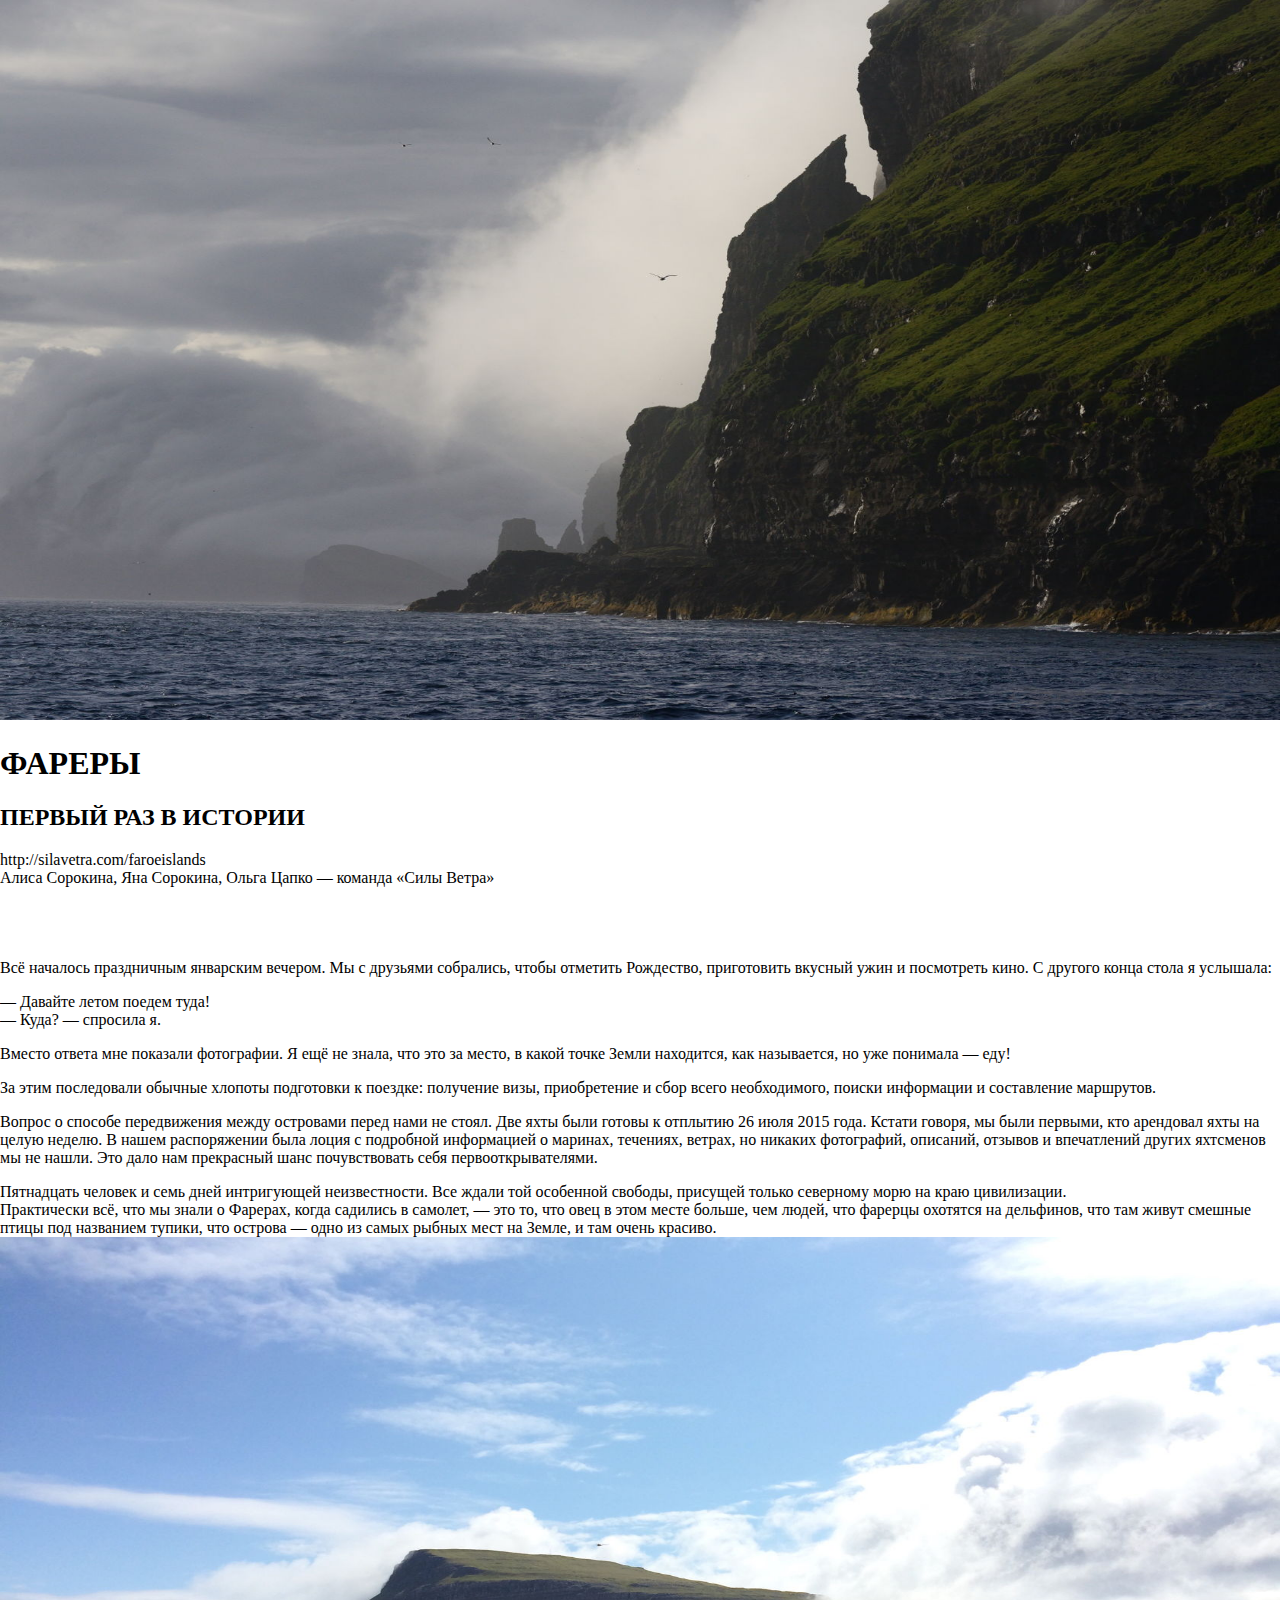
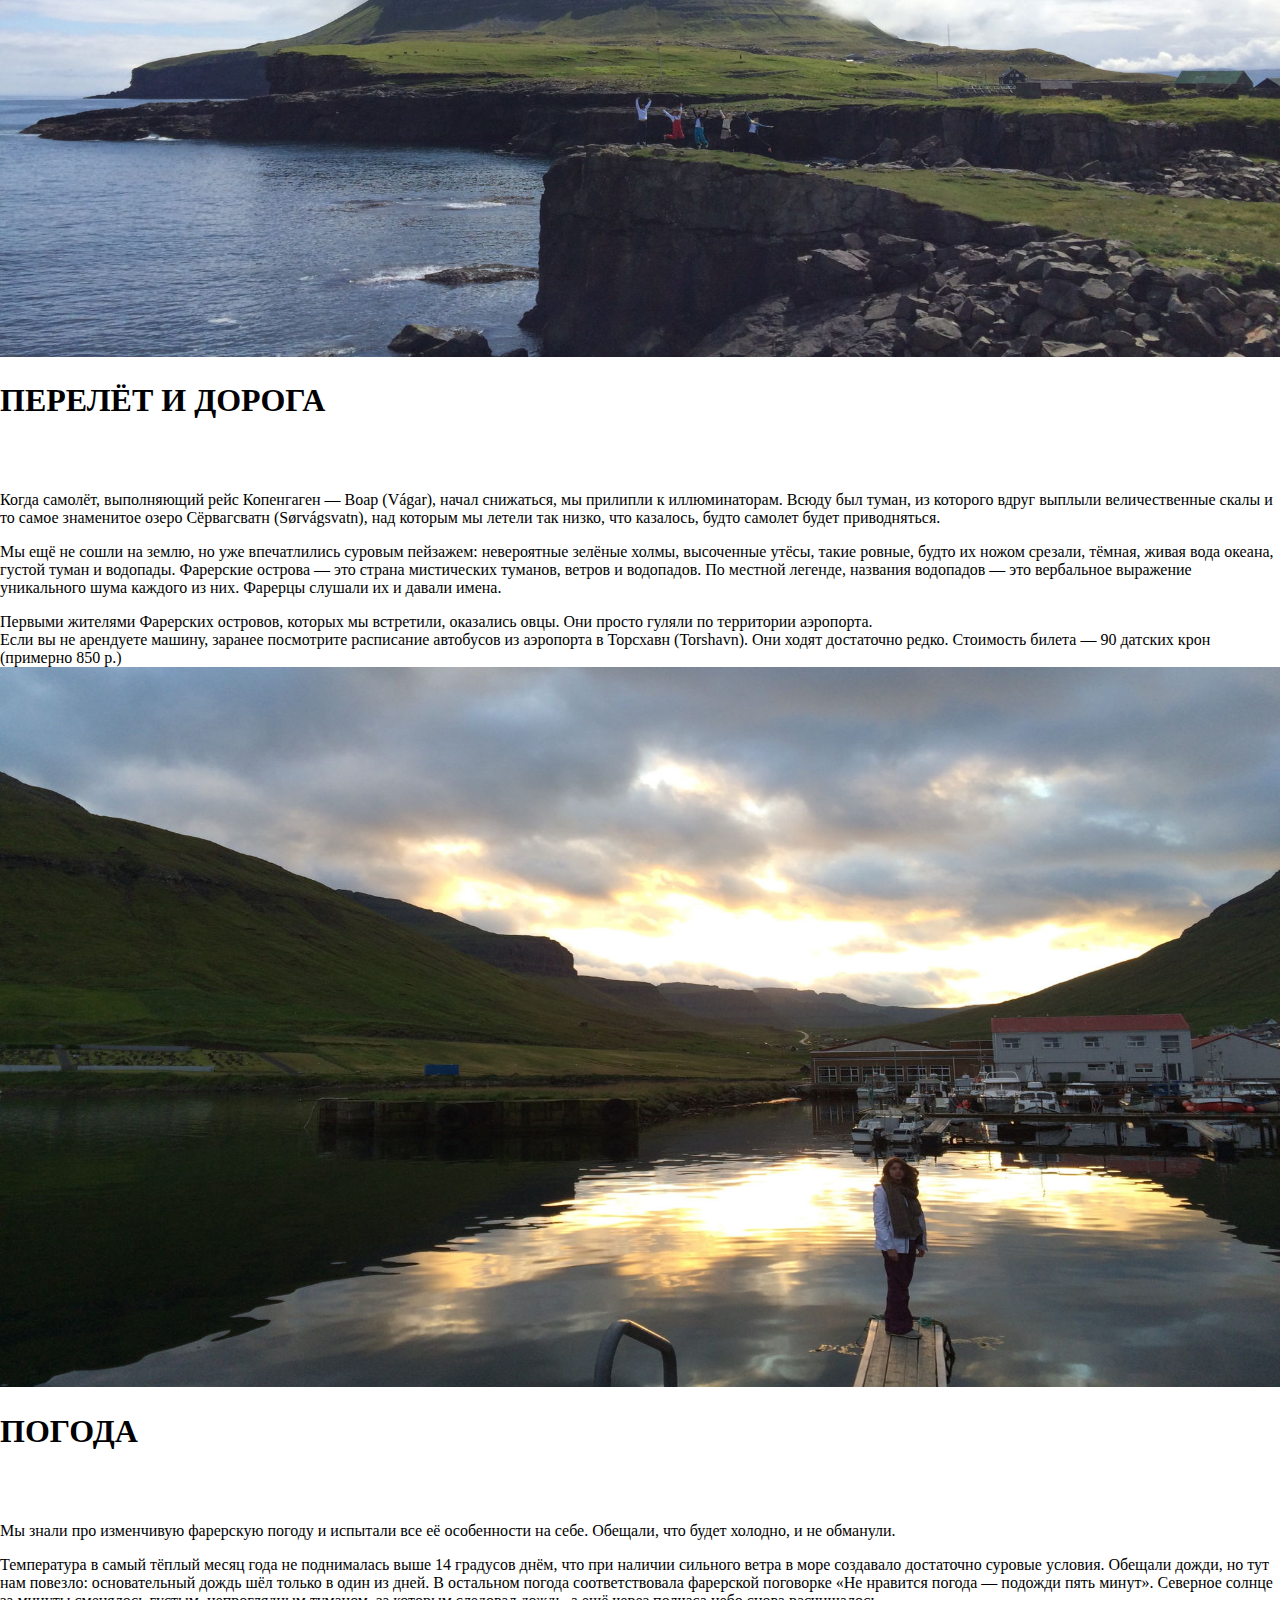
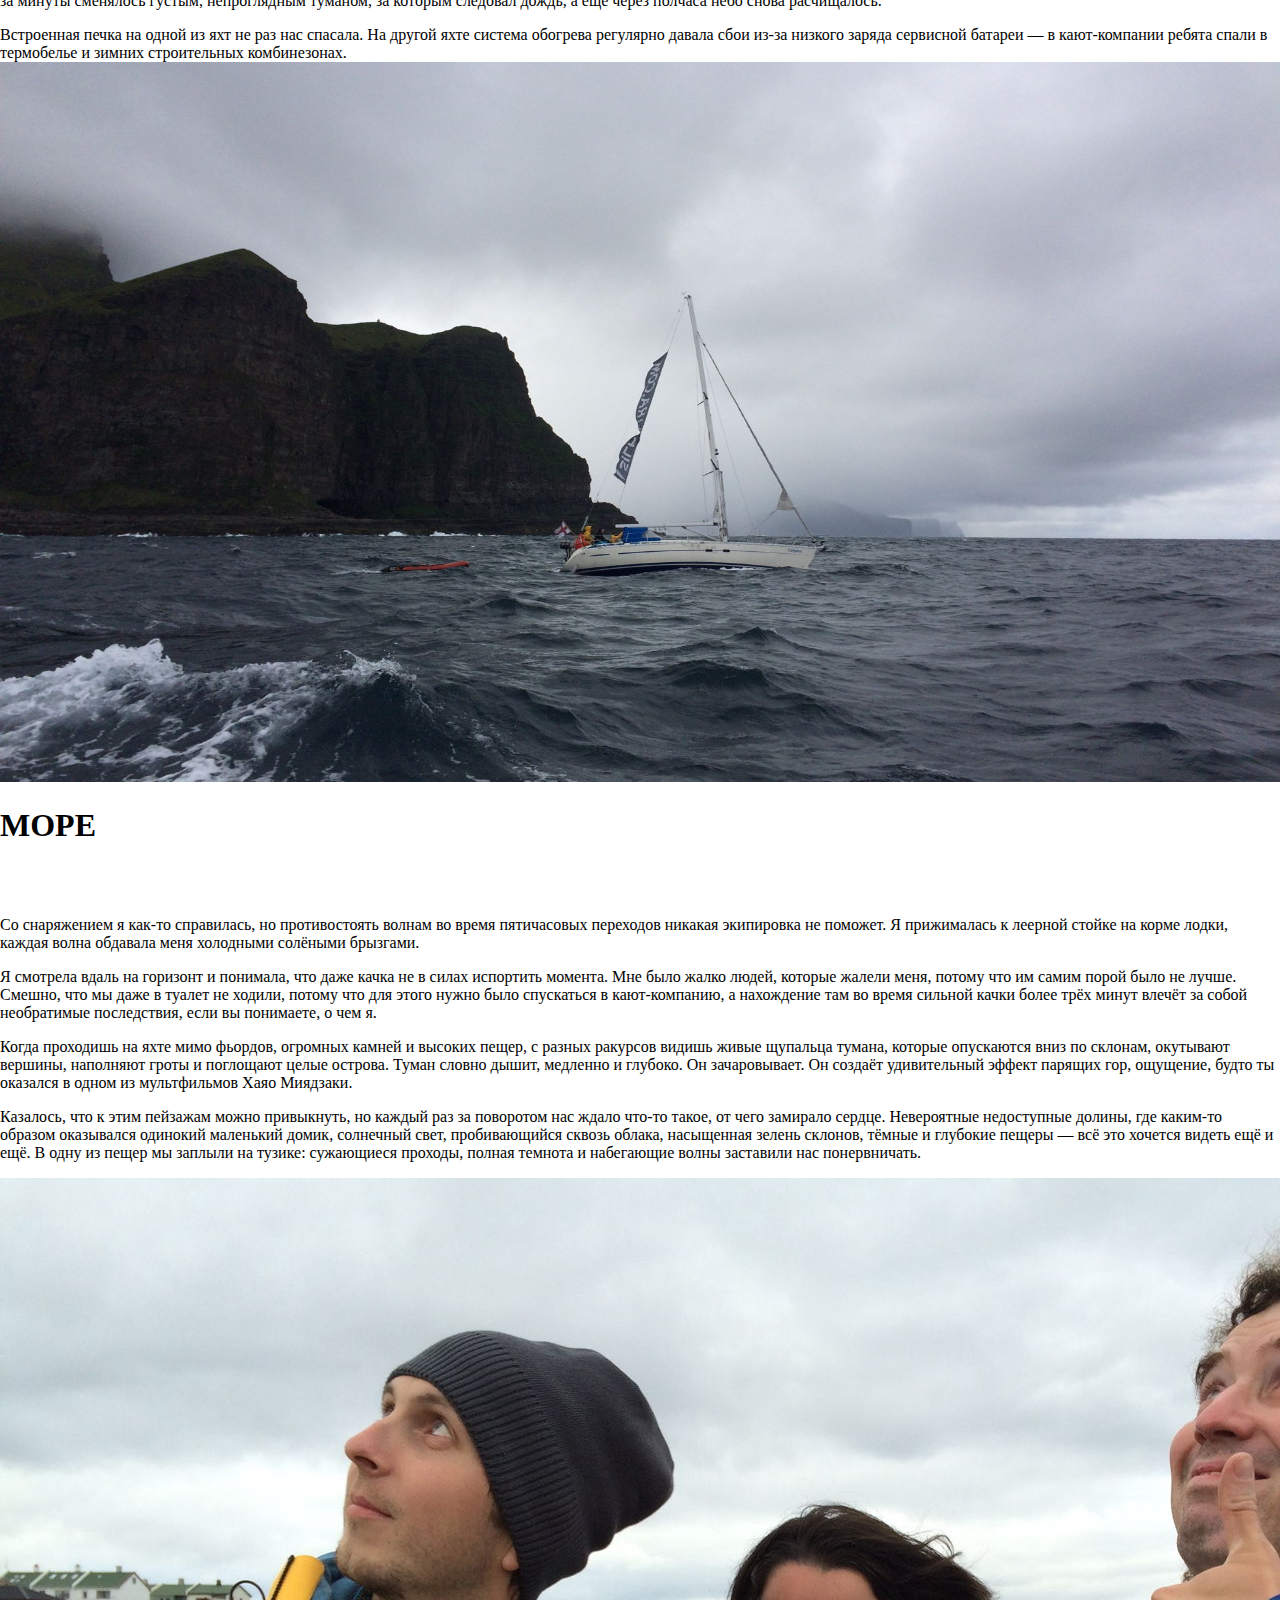
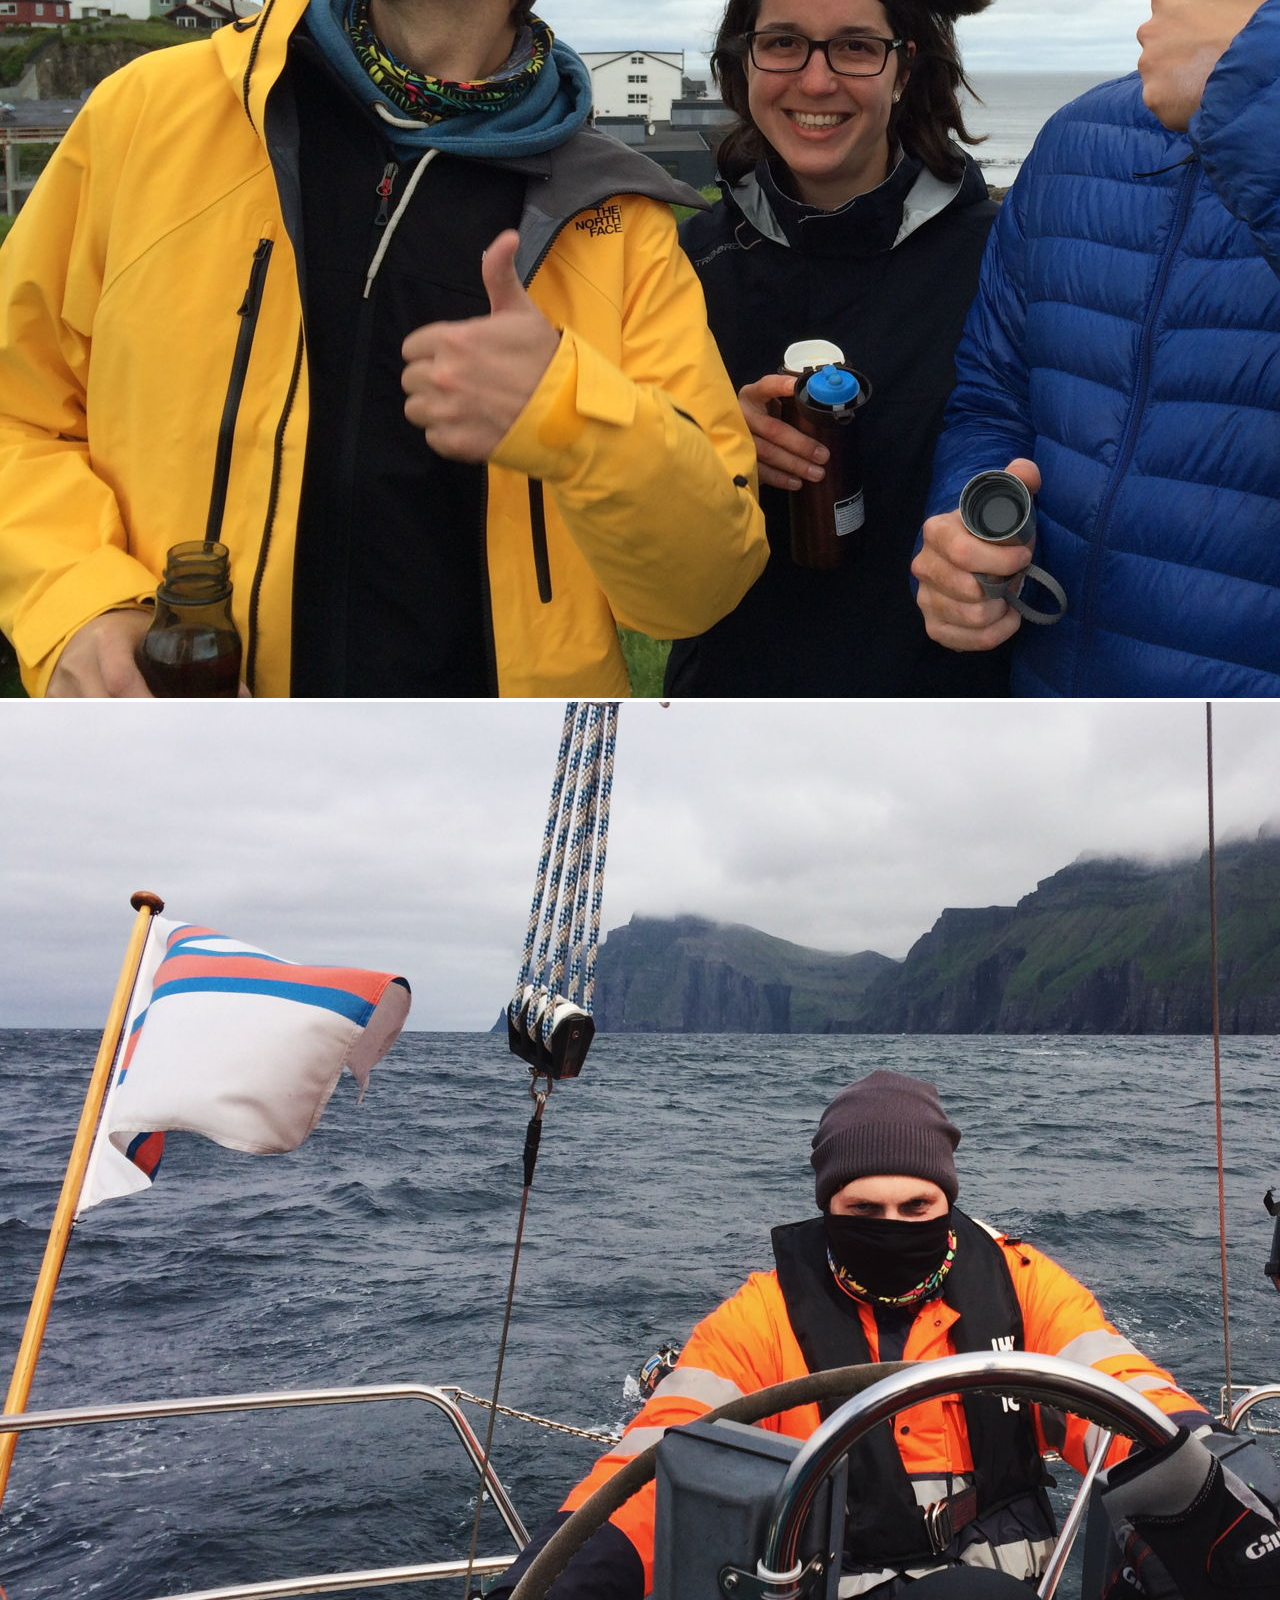
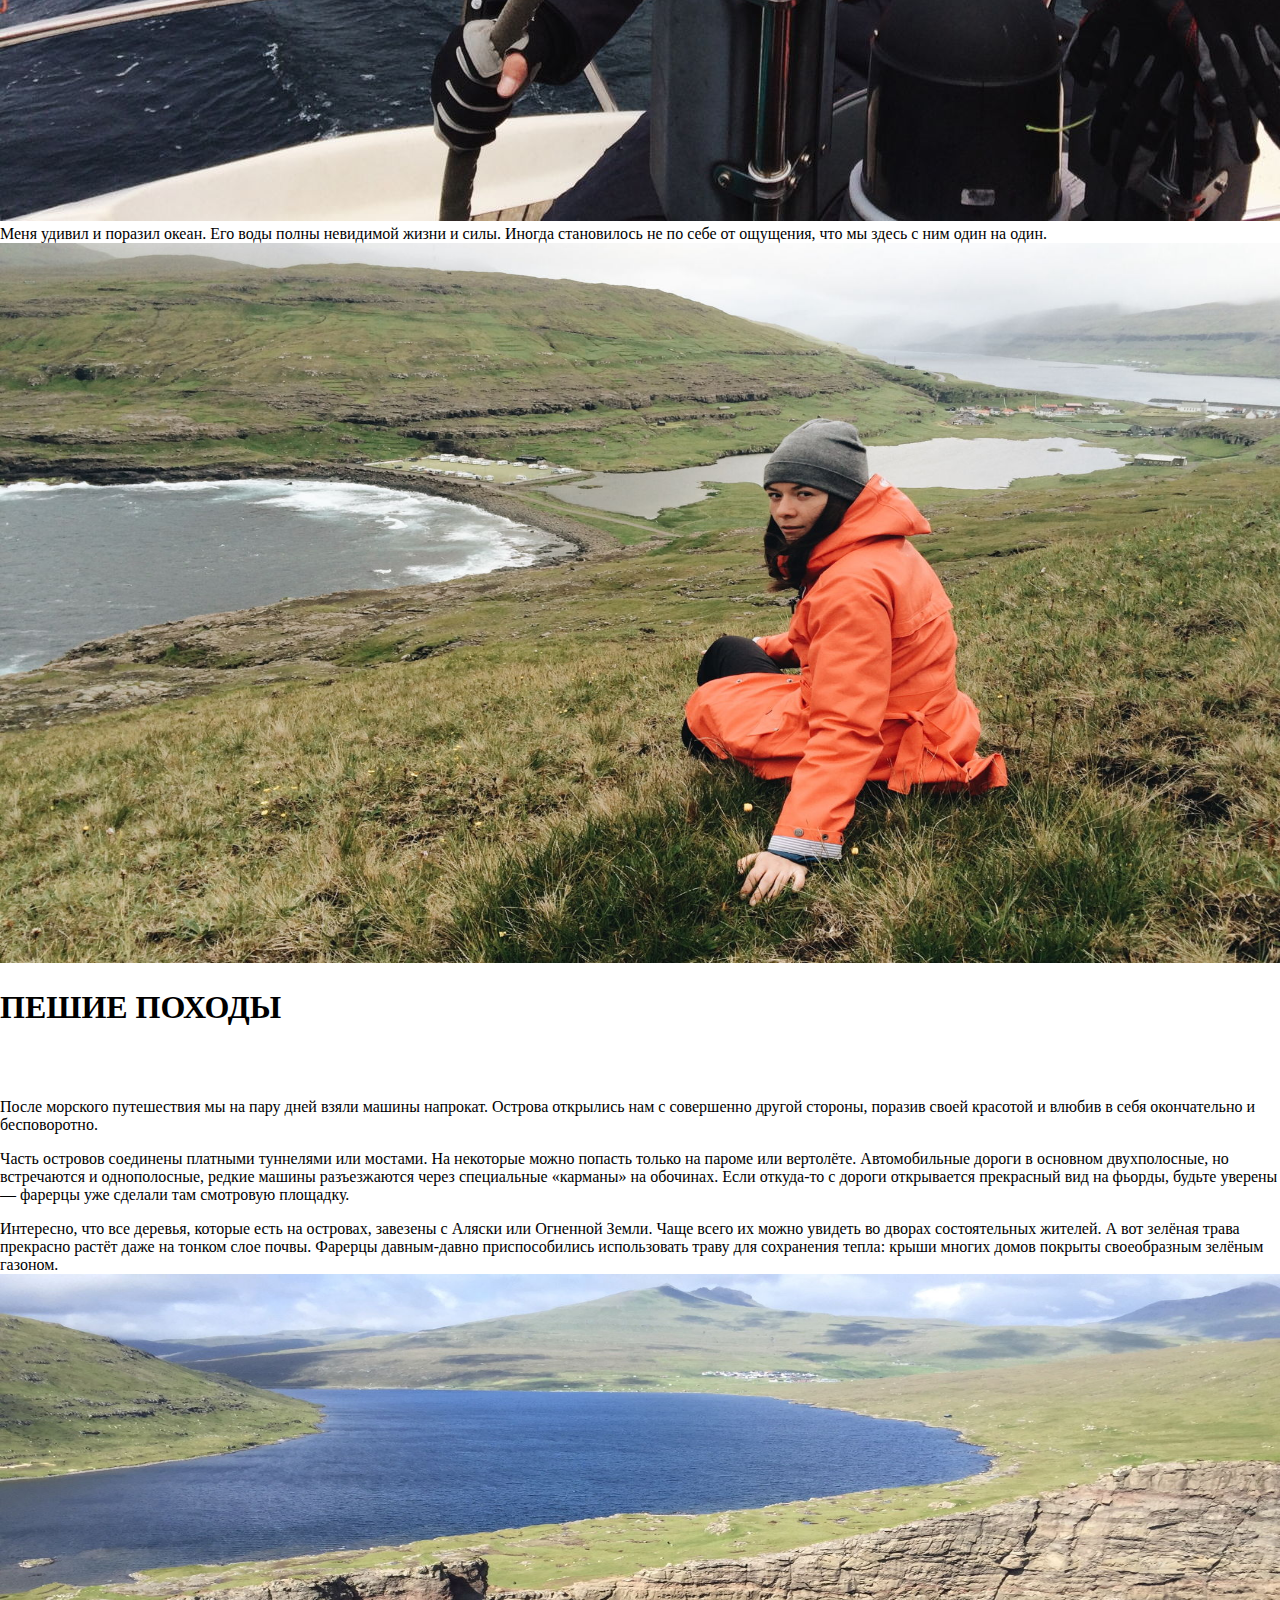
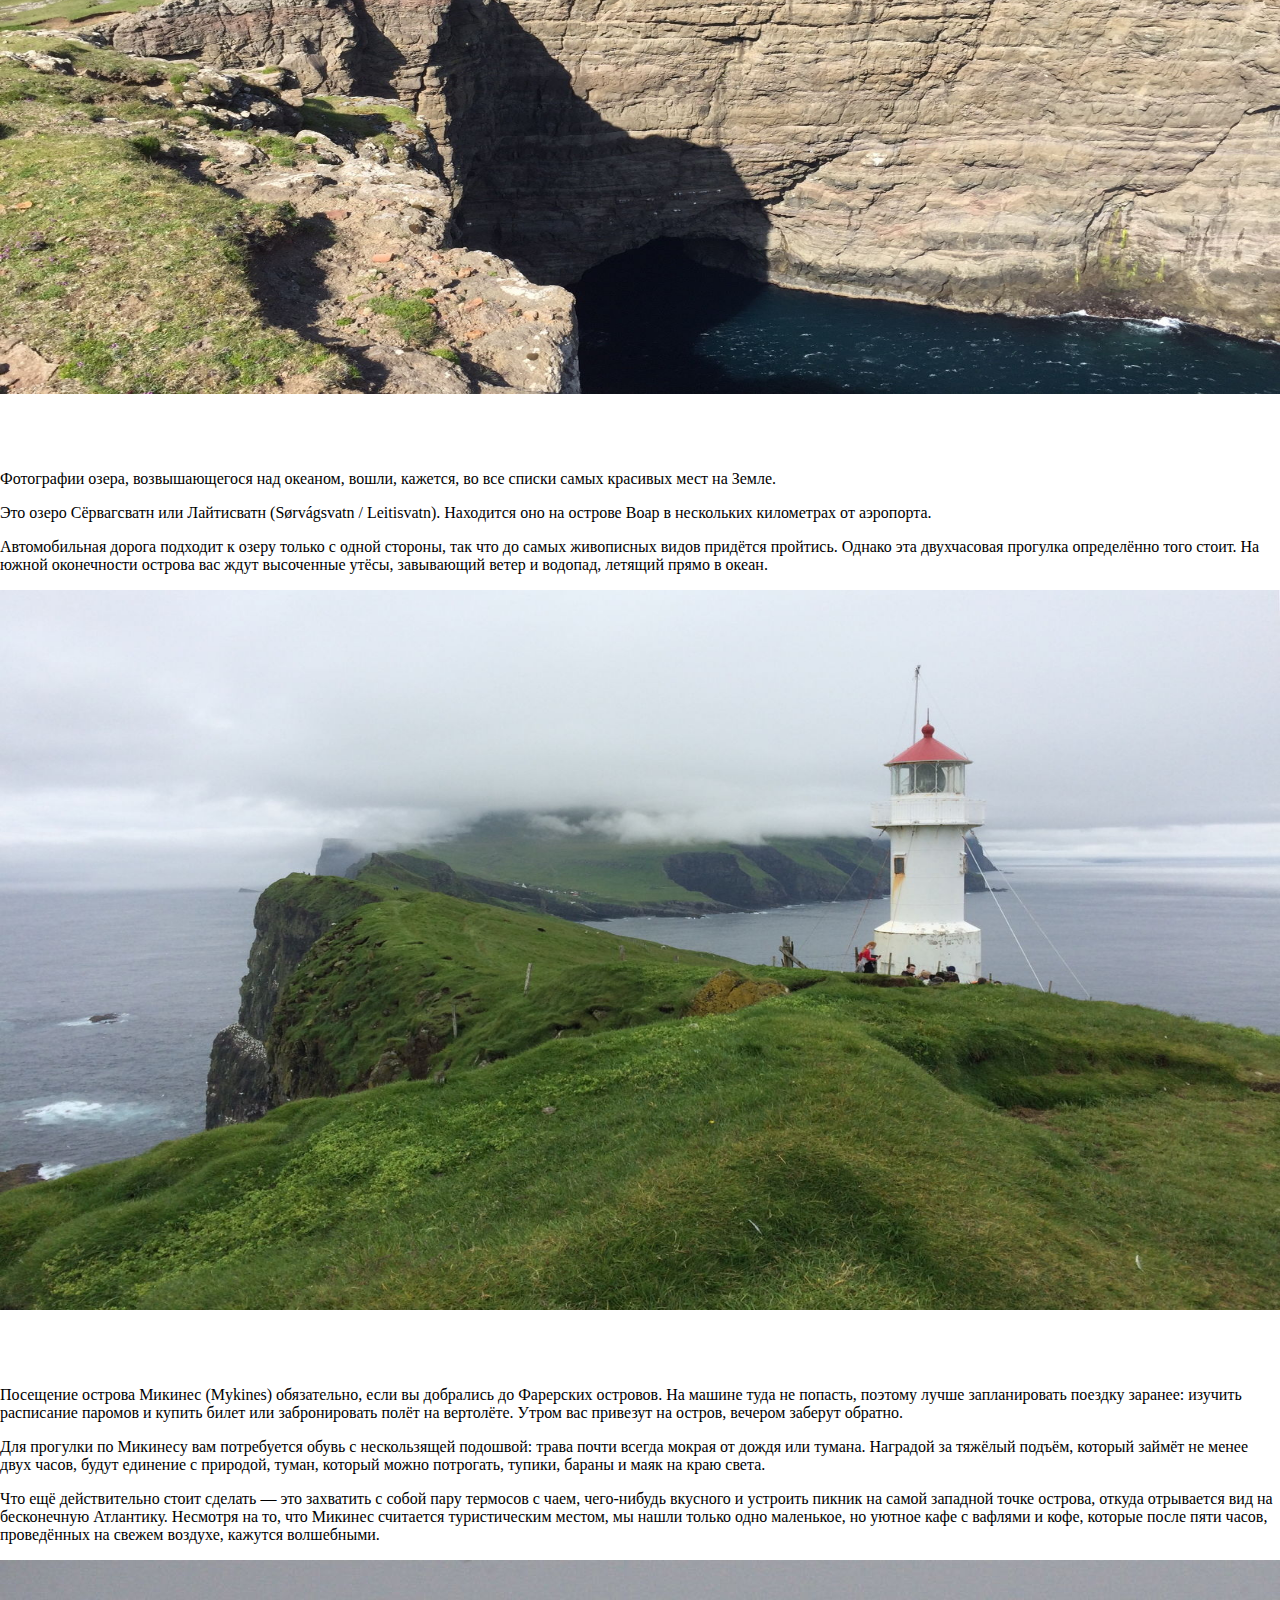
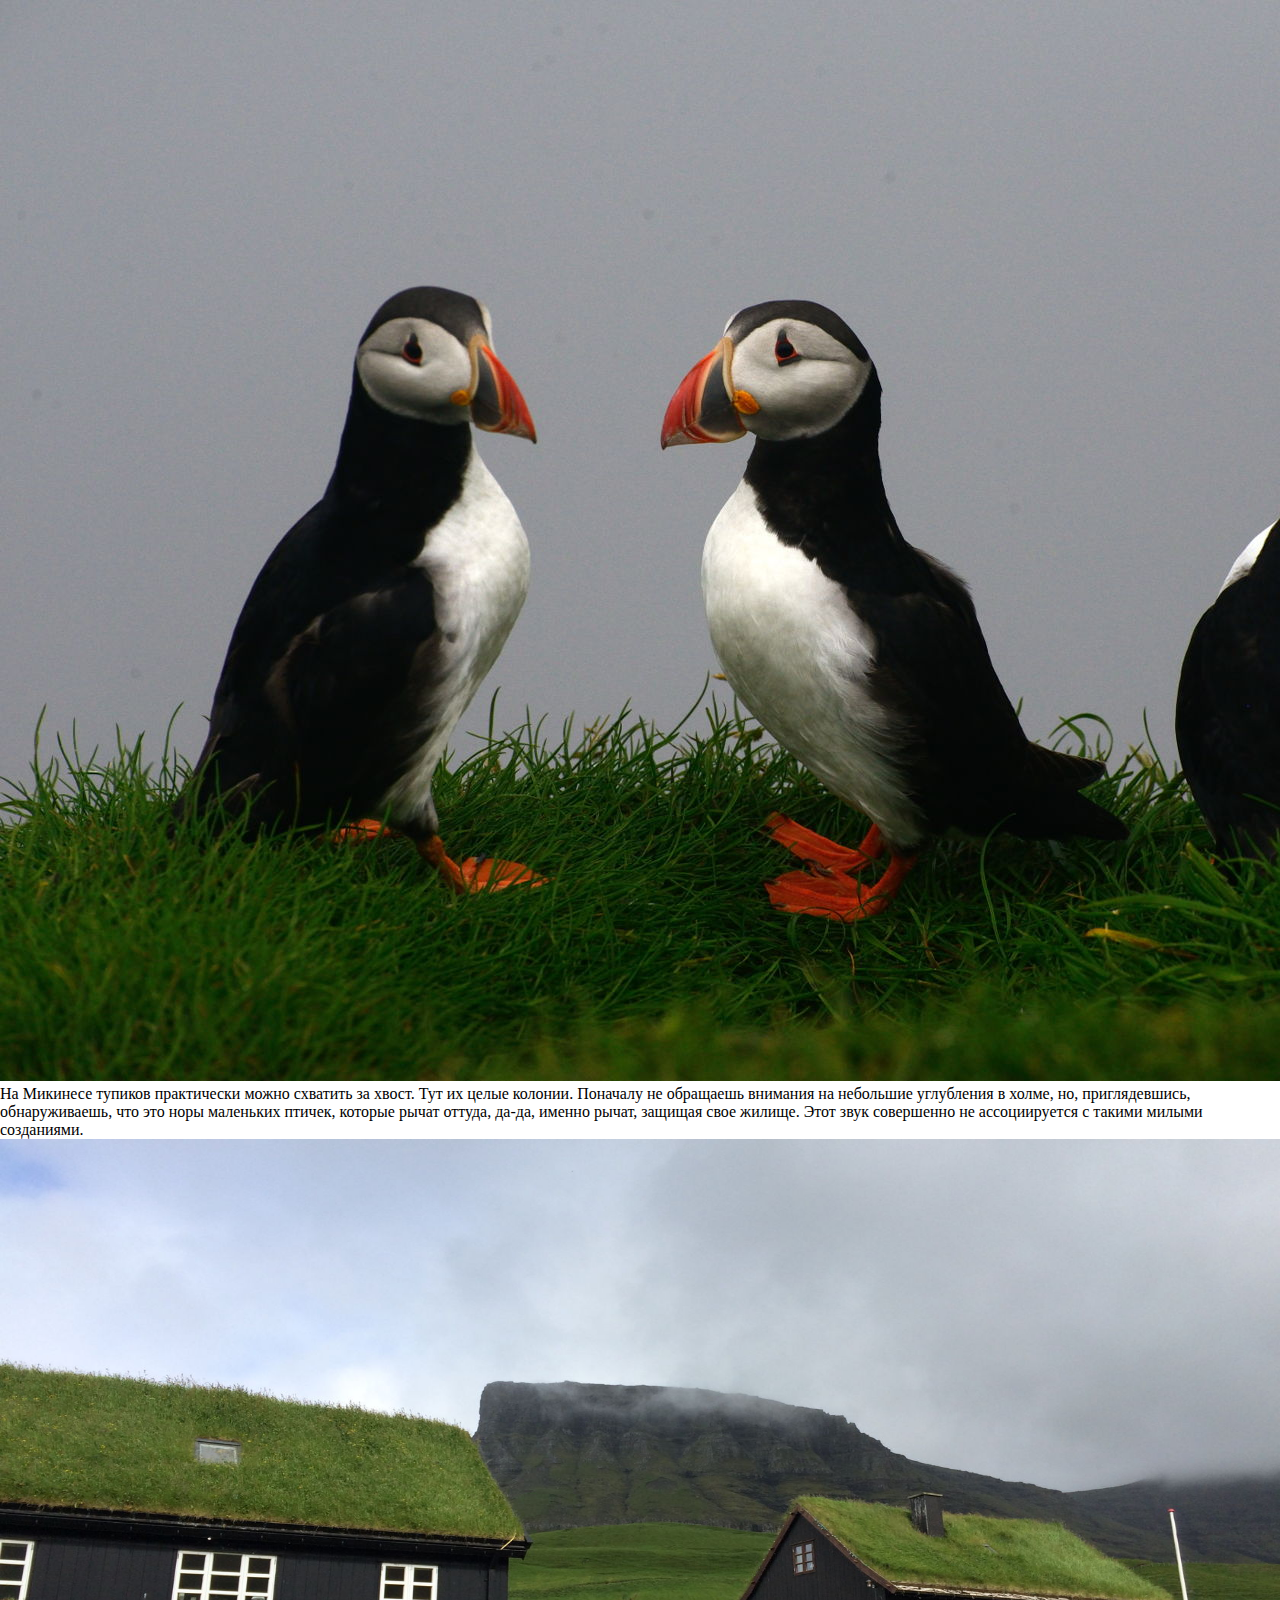
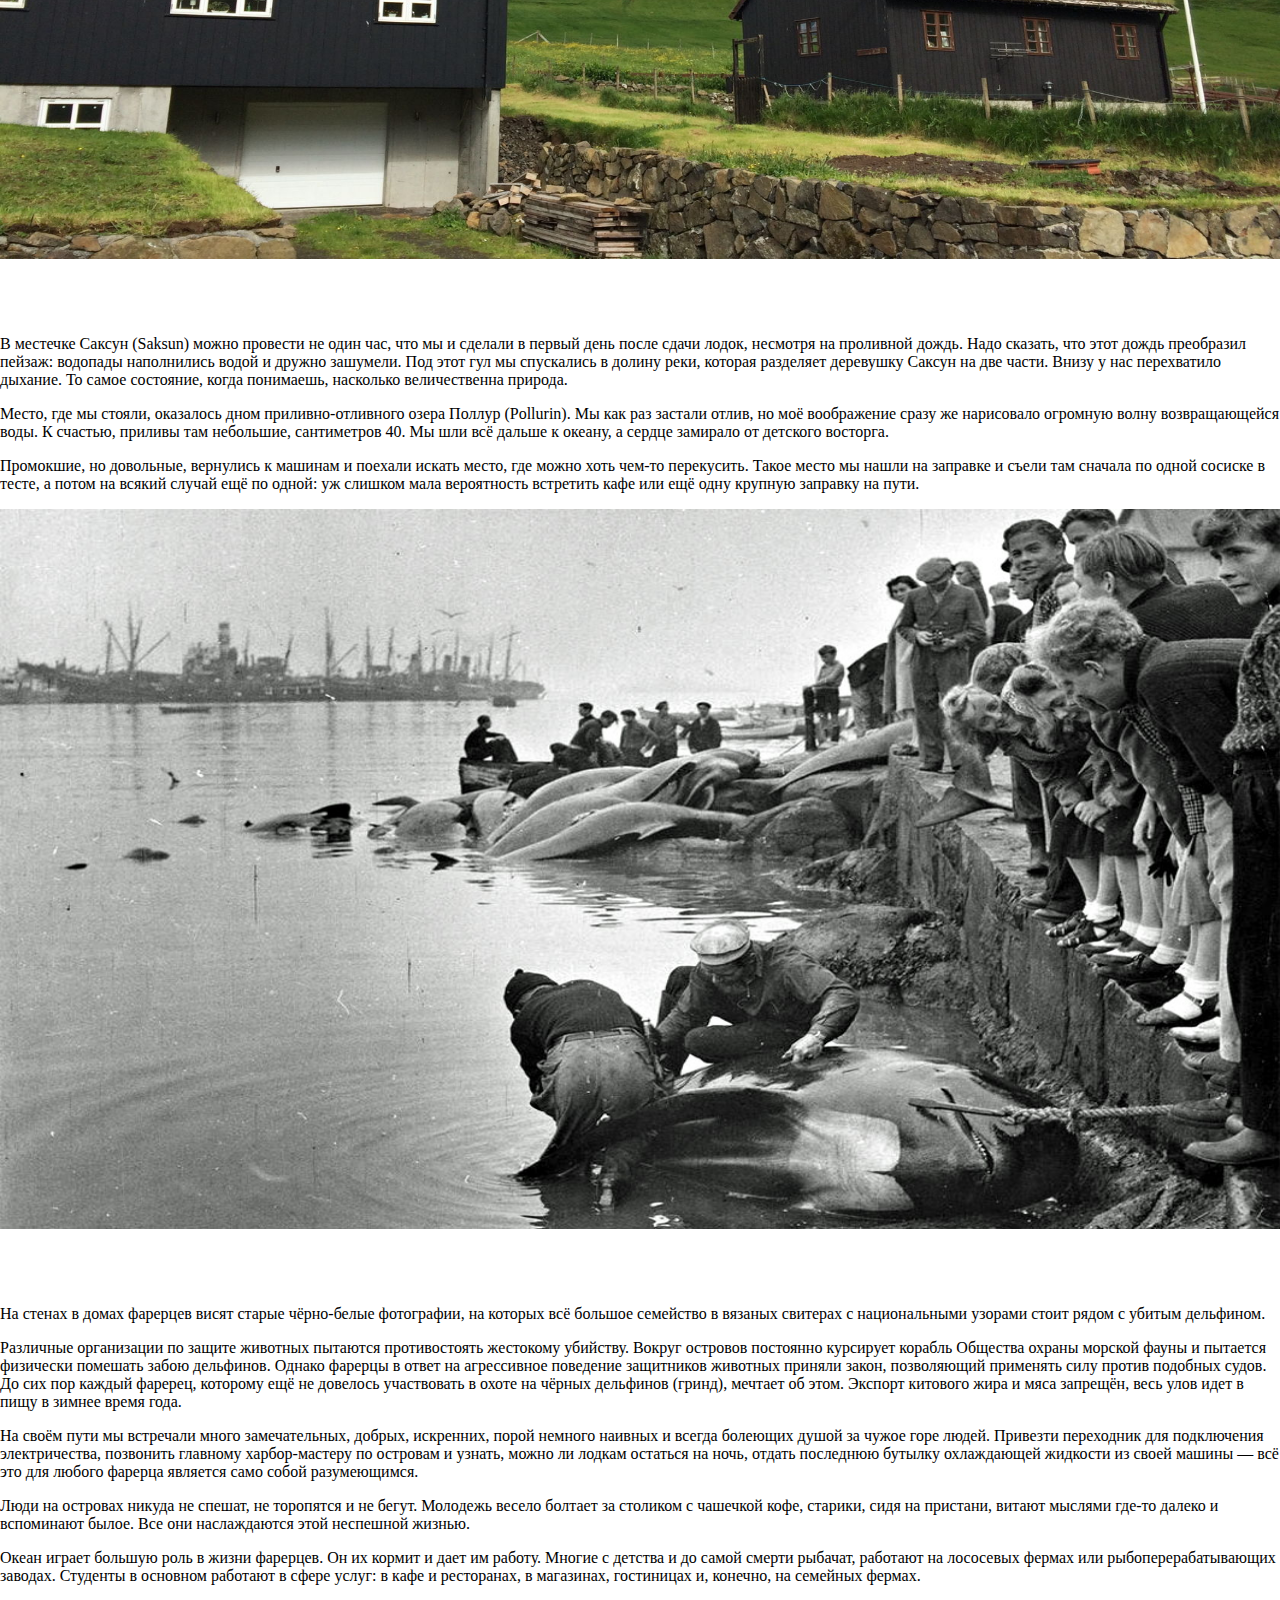
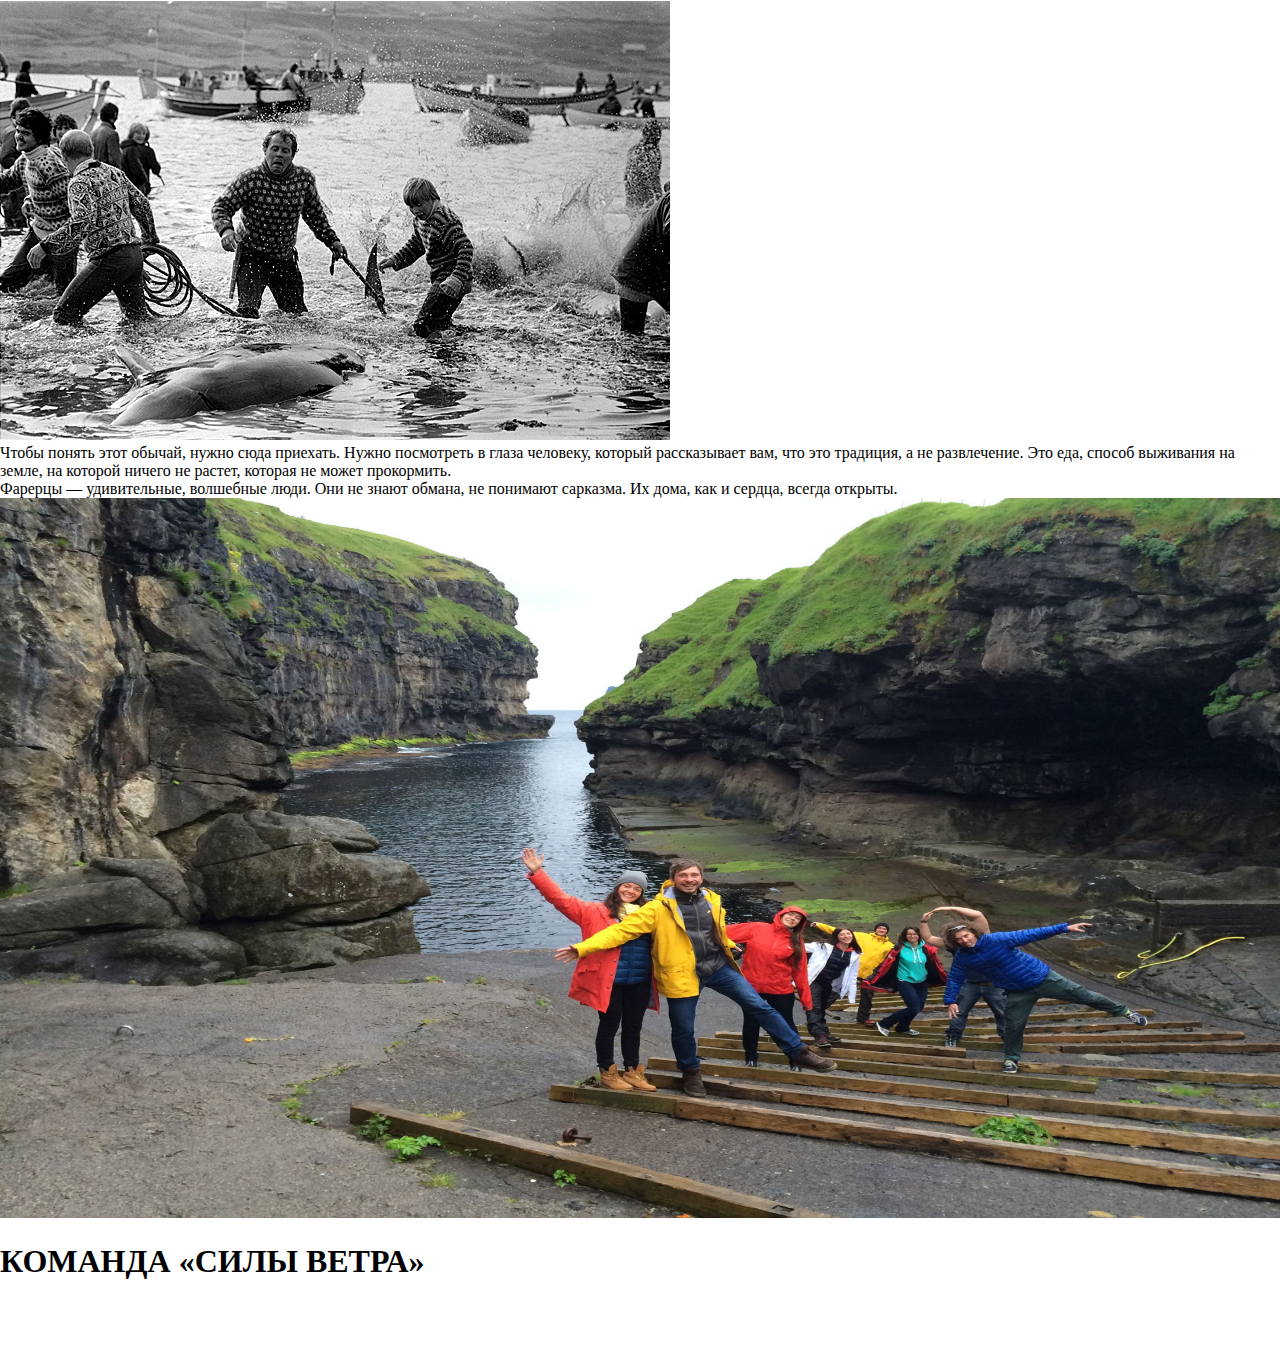
==== index.html @ 2725dc22 "update" ====
<!DOCTYPE html>
<html>
<head>
    <meta charset="utf-8" />
    <link rel="stylesheet" href="articles.css">
</head>
<body>
    <div class="articles">
        
    </div>
    <script type="text/javascript" src="render.js"></script>
</body>
</html>
---- articles.css ----
body {
    margin: 0;
}
.article__header-image {
    width: 100%;
    height: auto;
    max-height: 80vh;
}
.article__header {
    margin-bottom: 8vh;
}
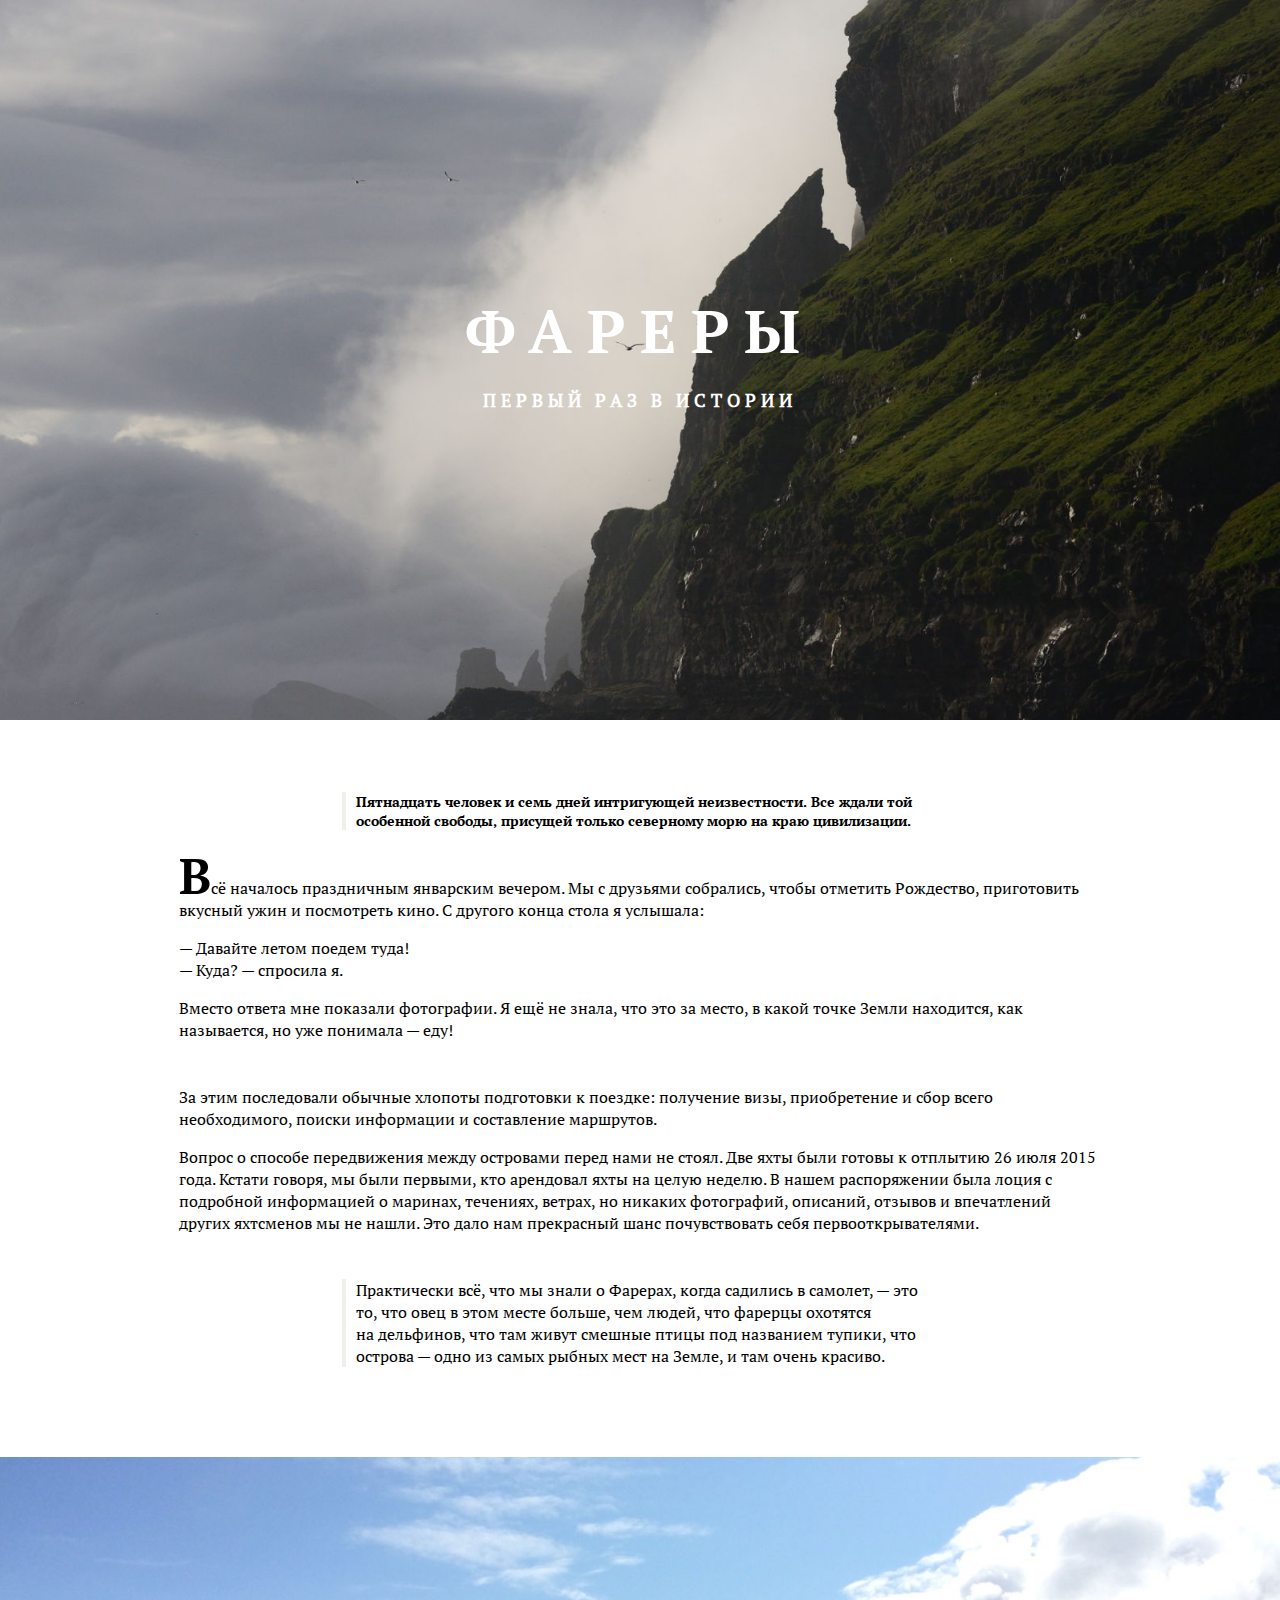
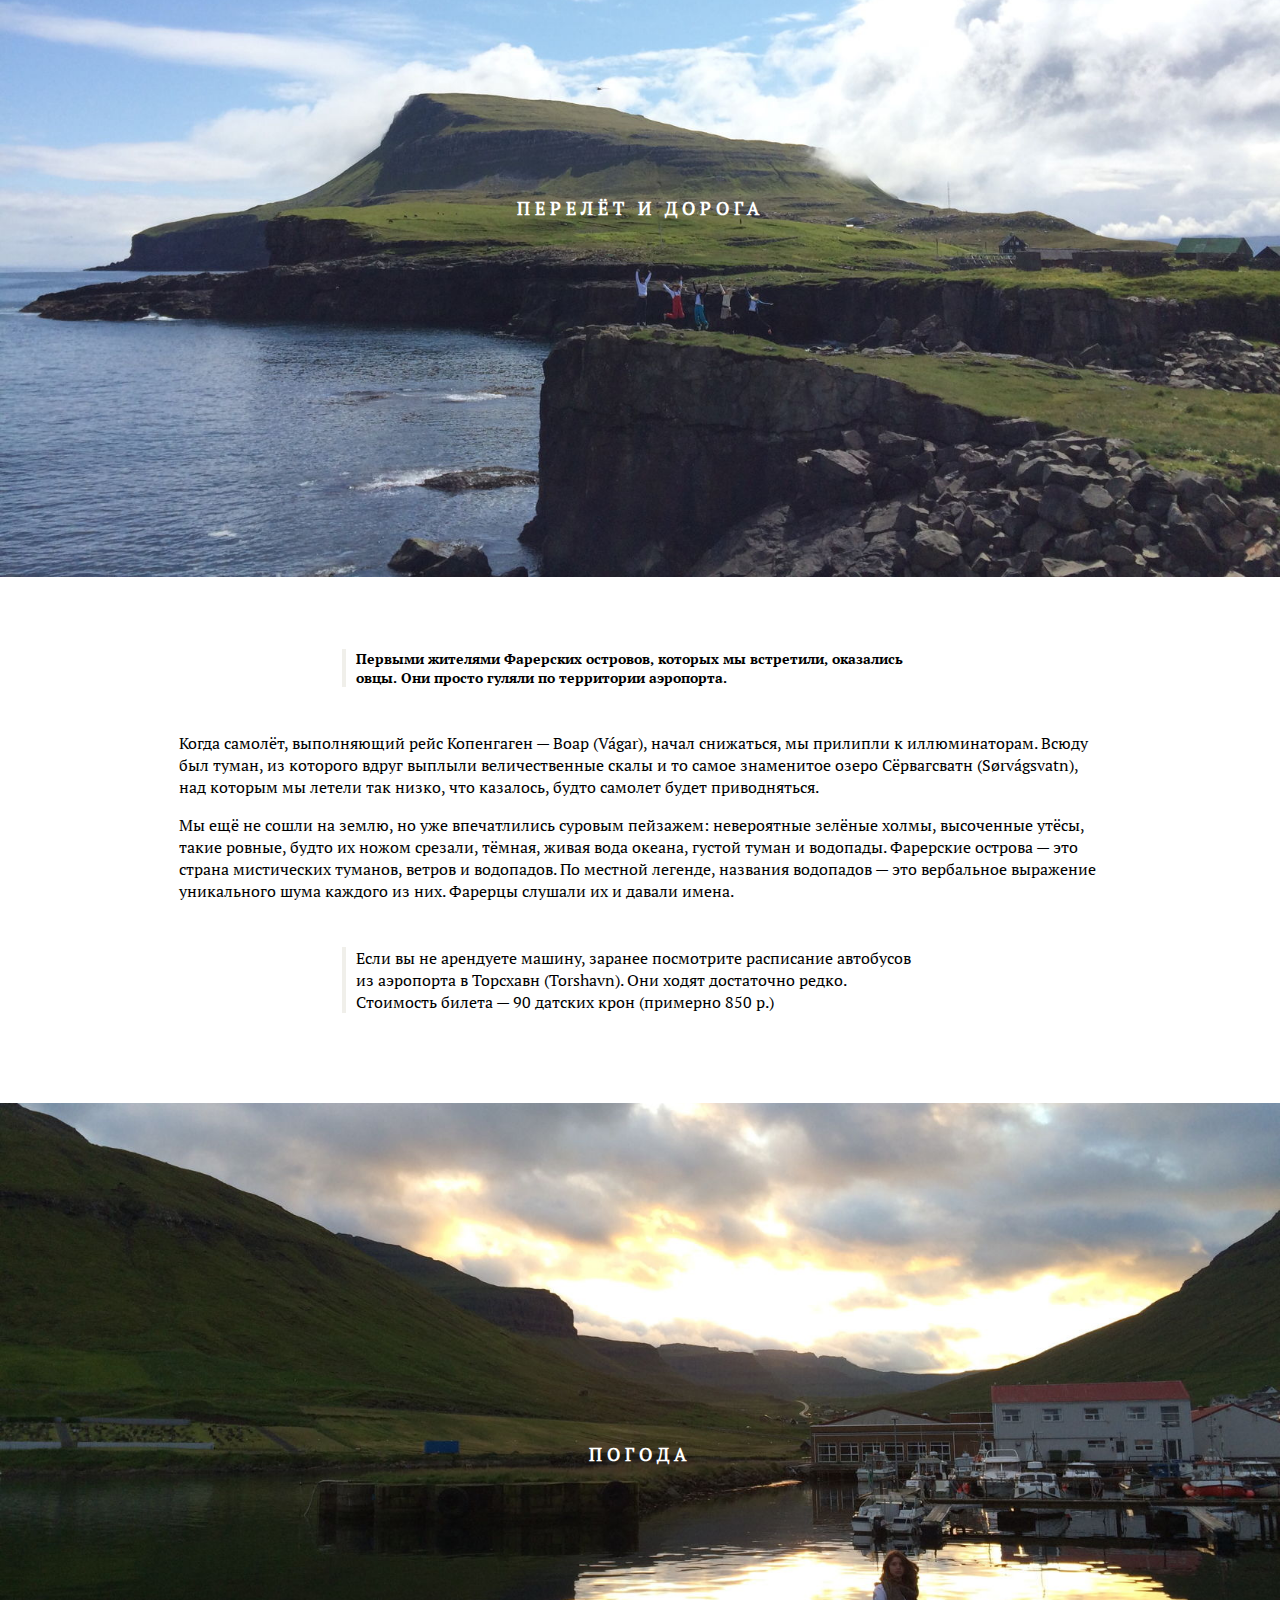
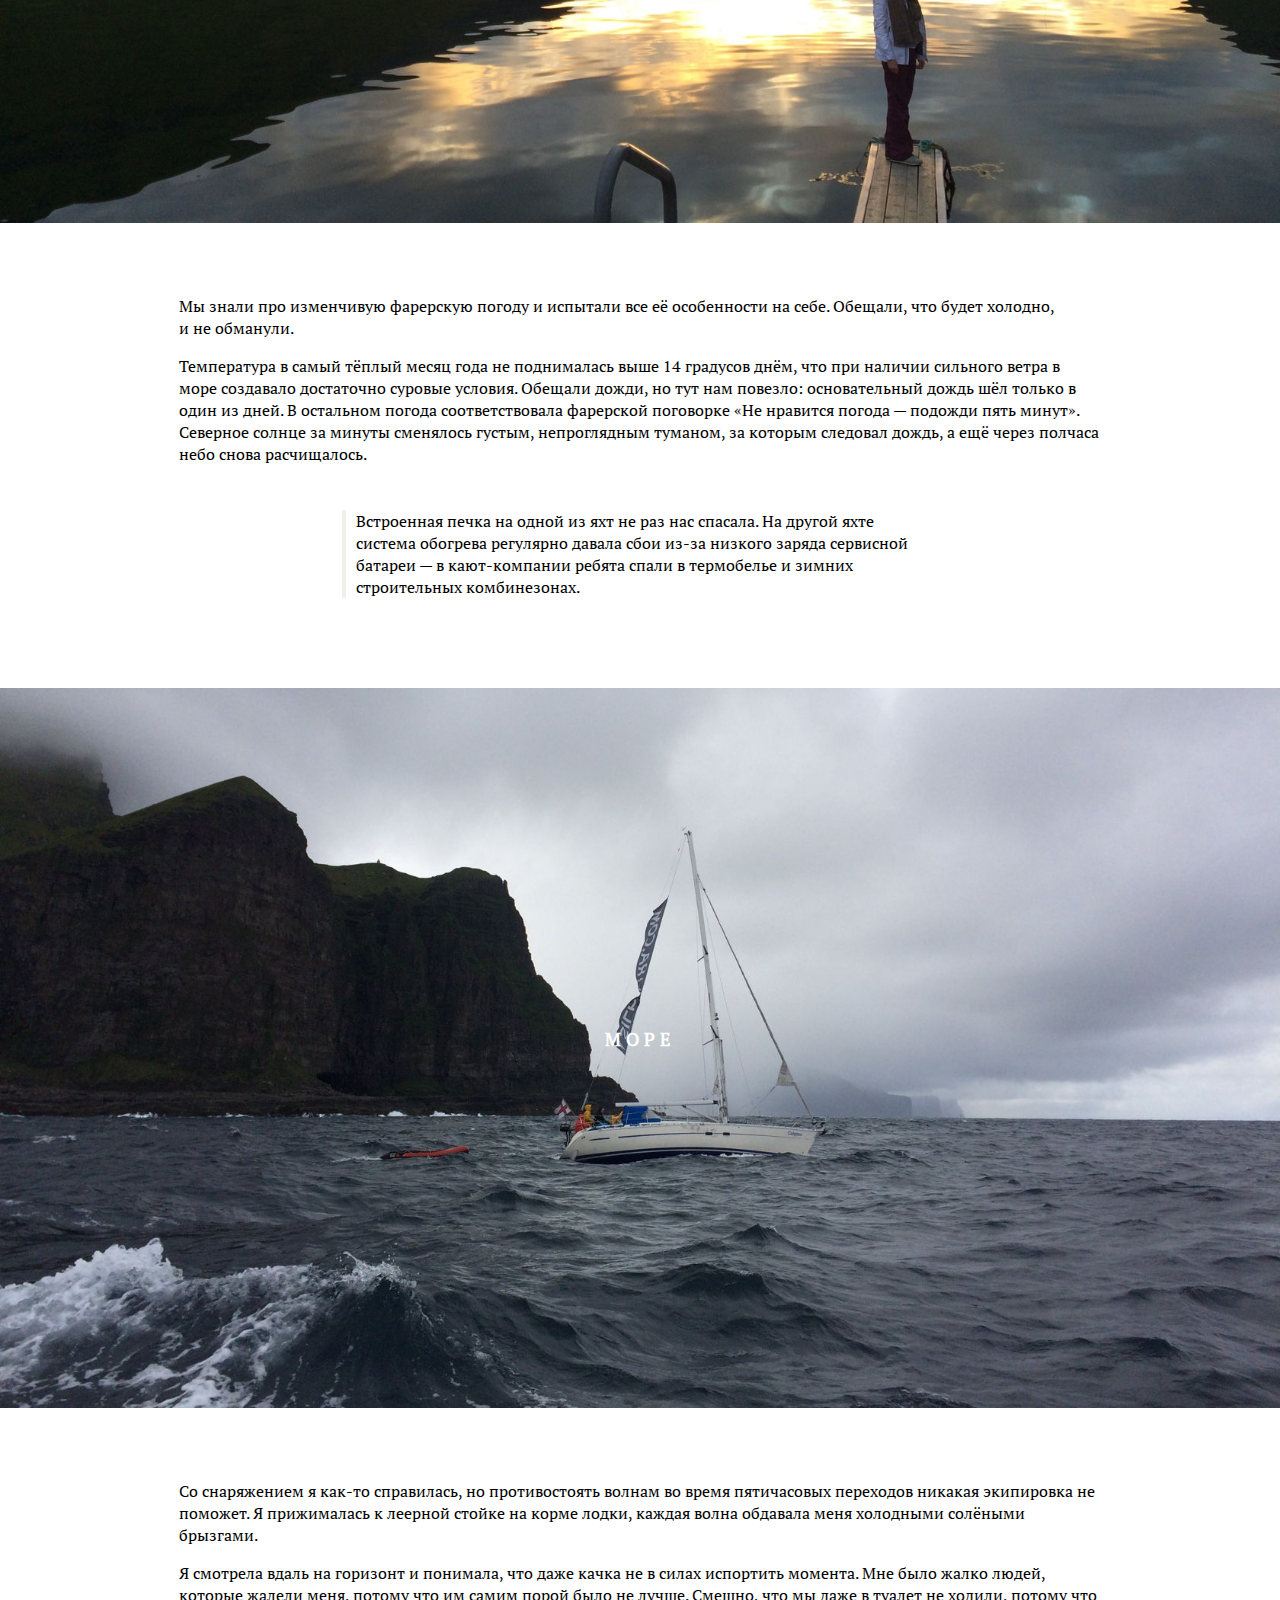
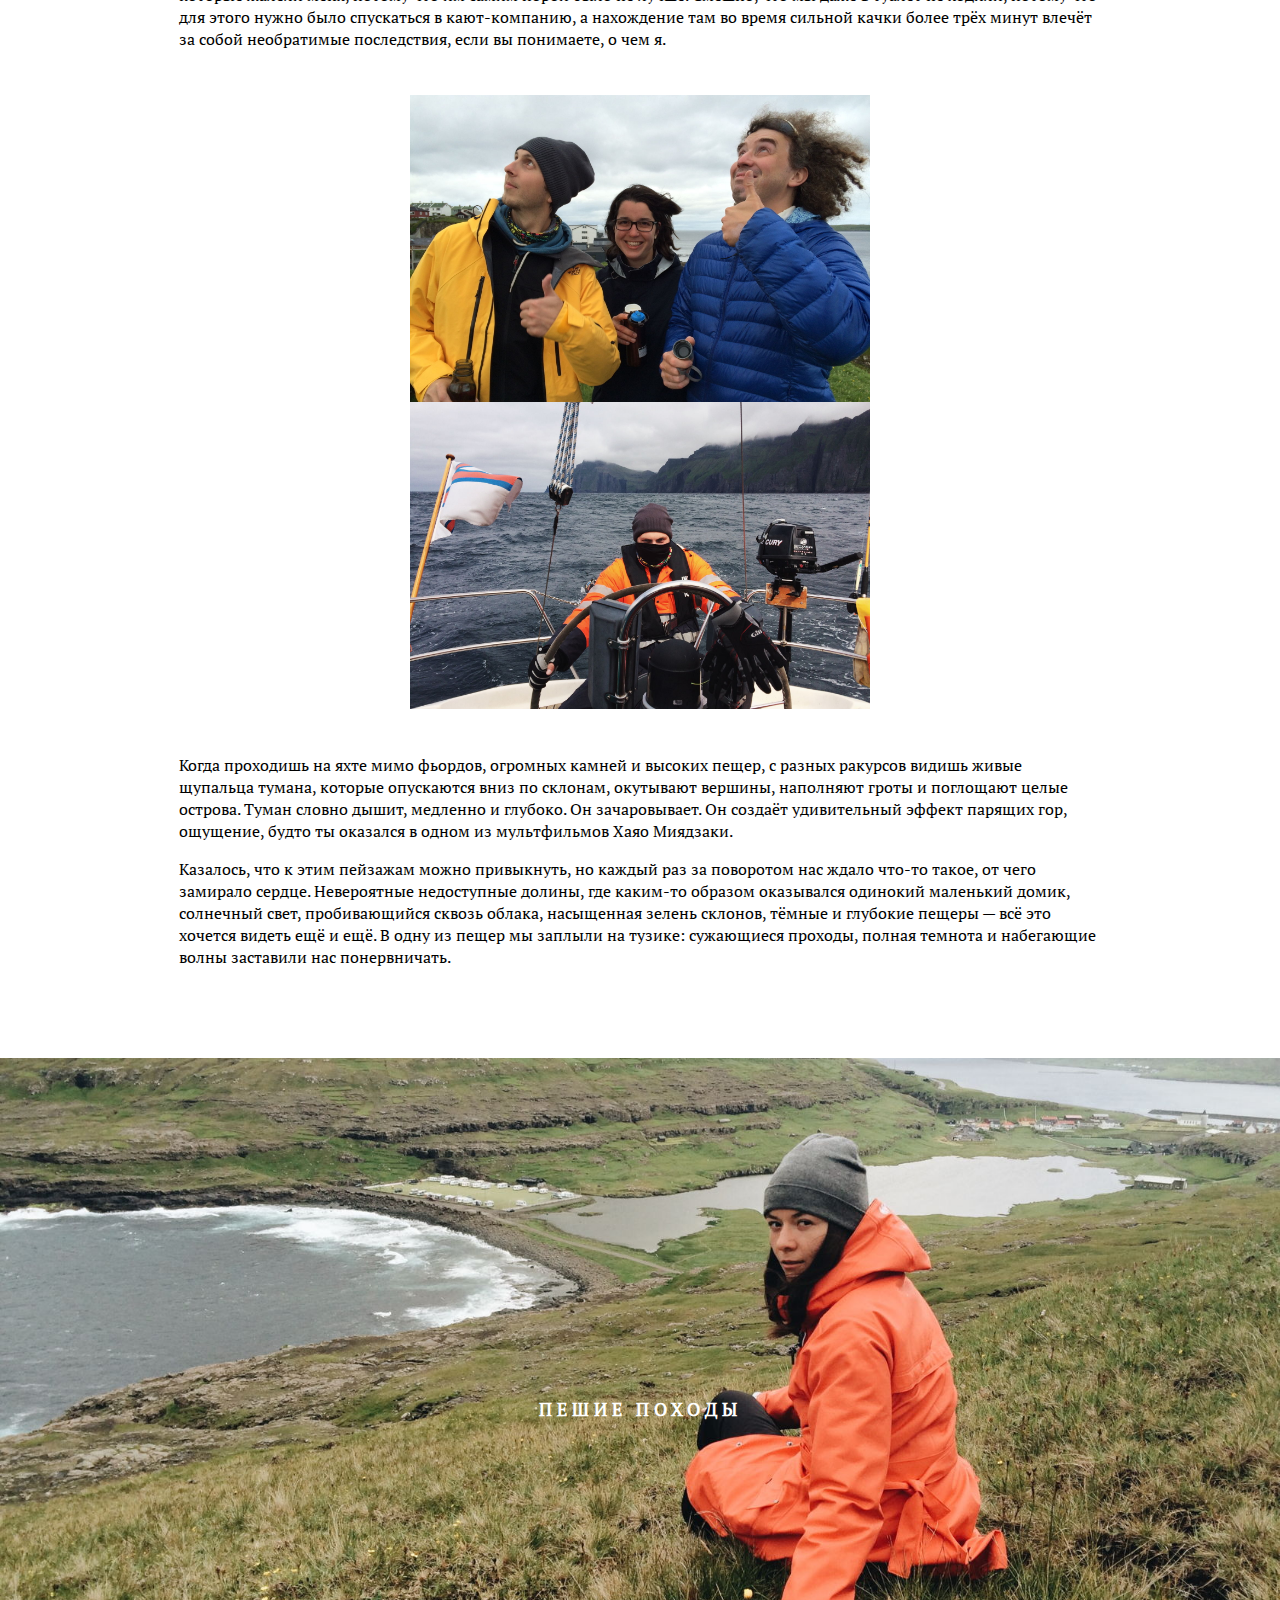
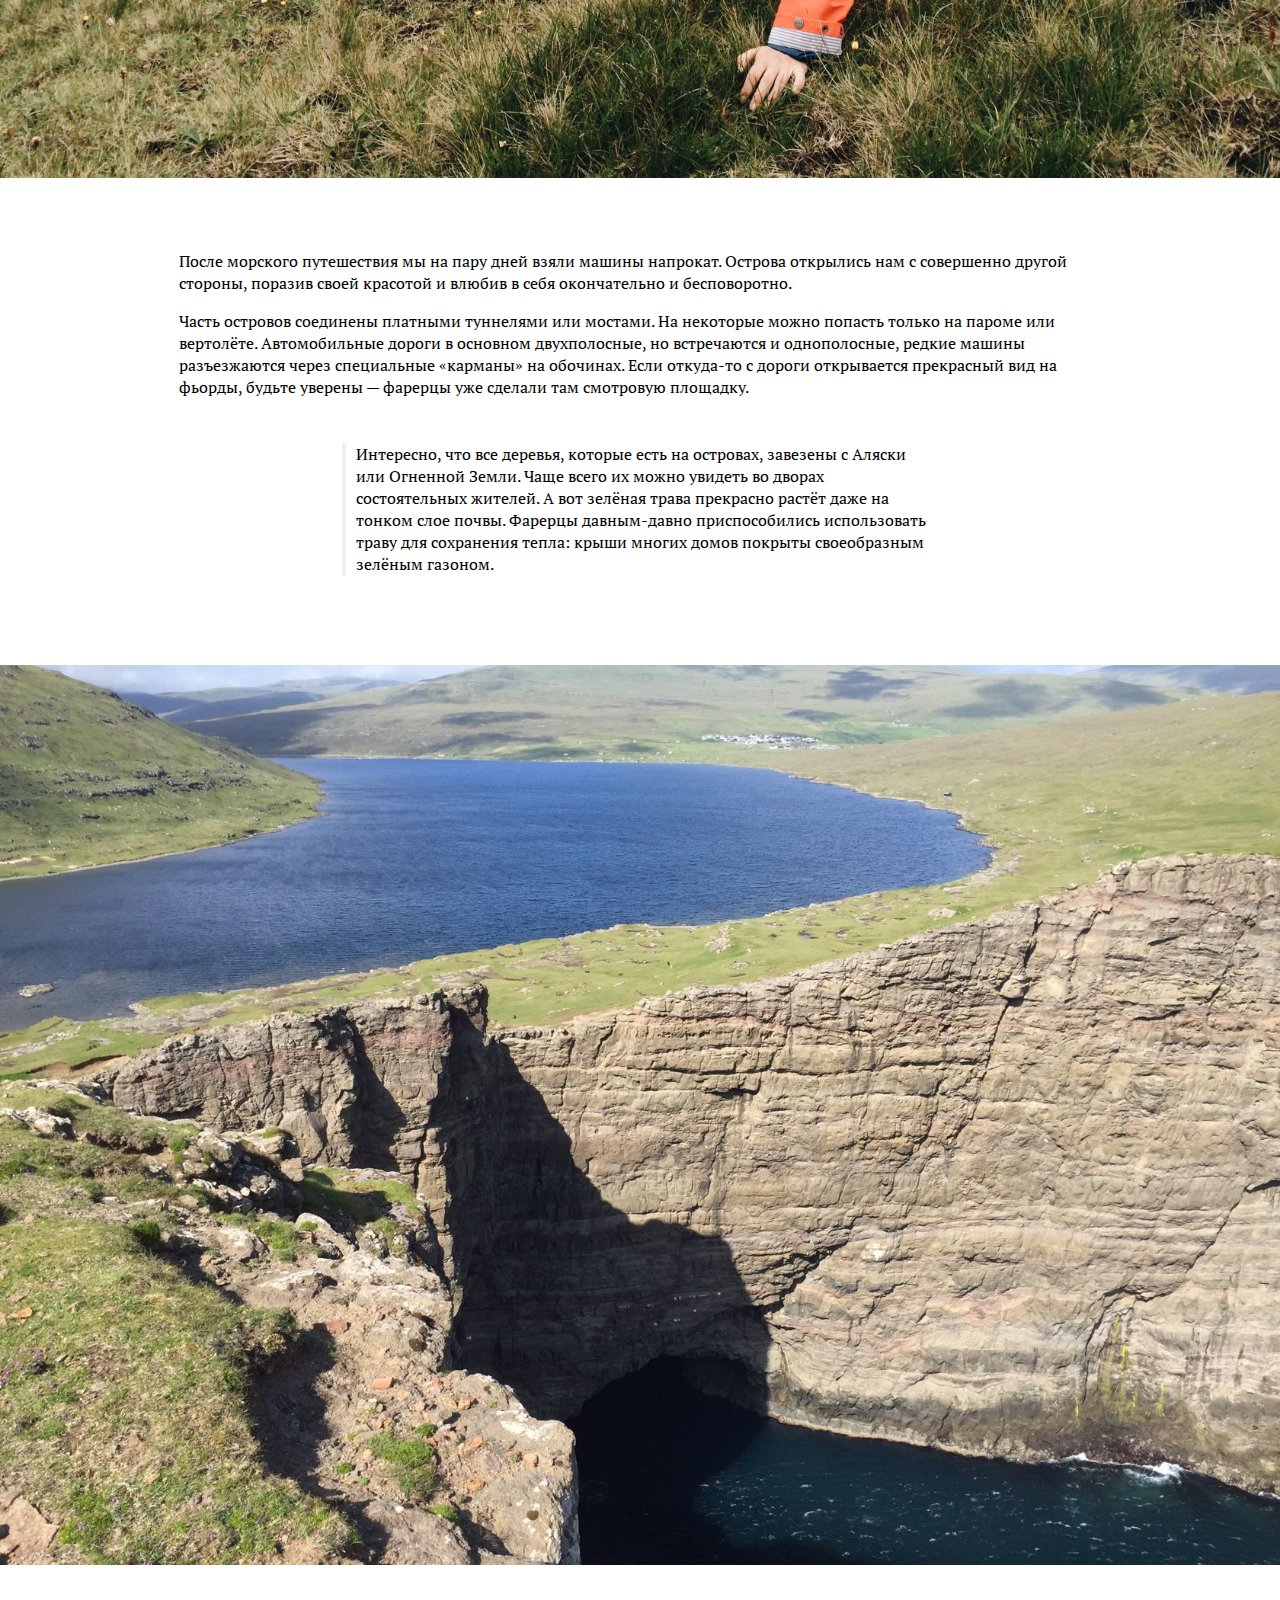
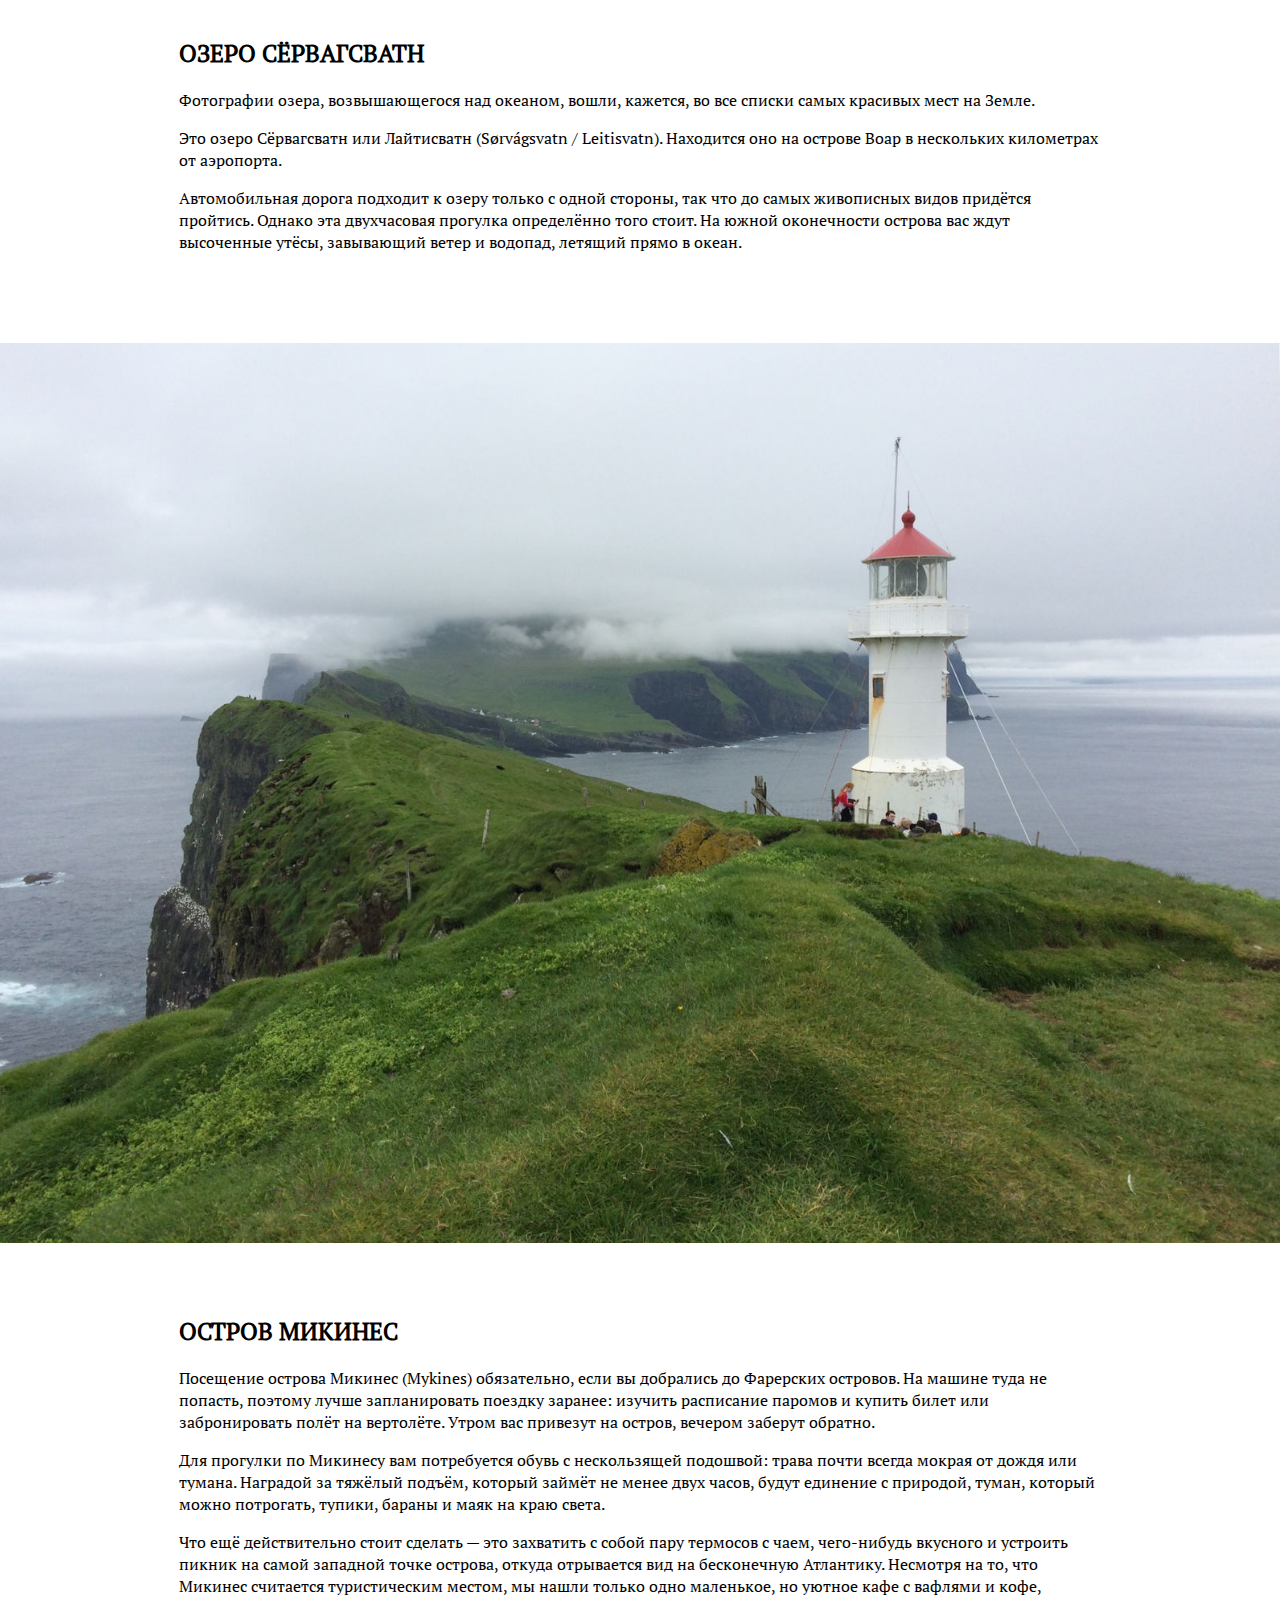
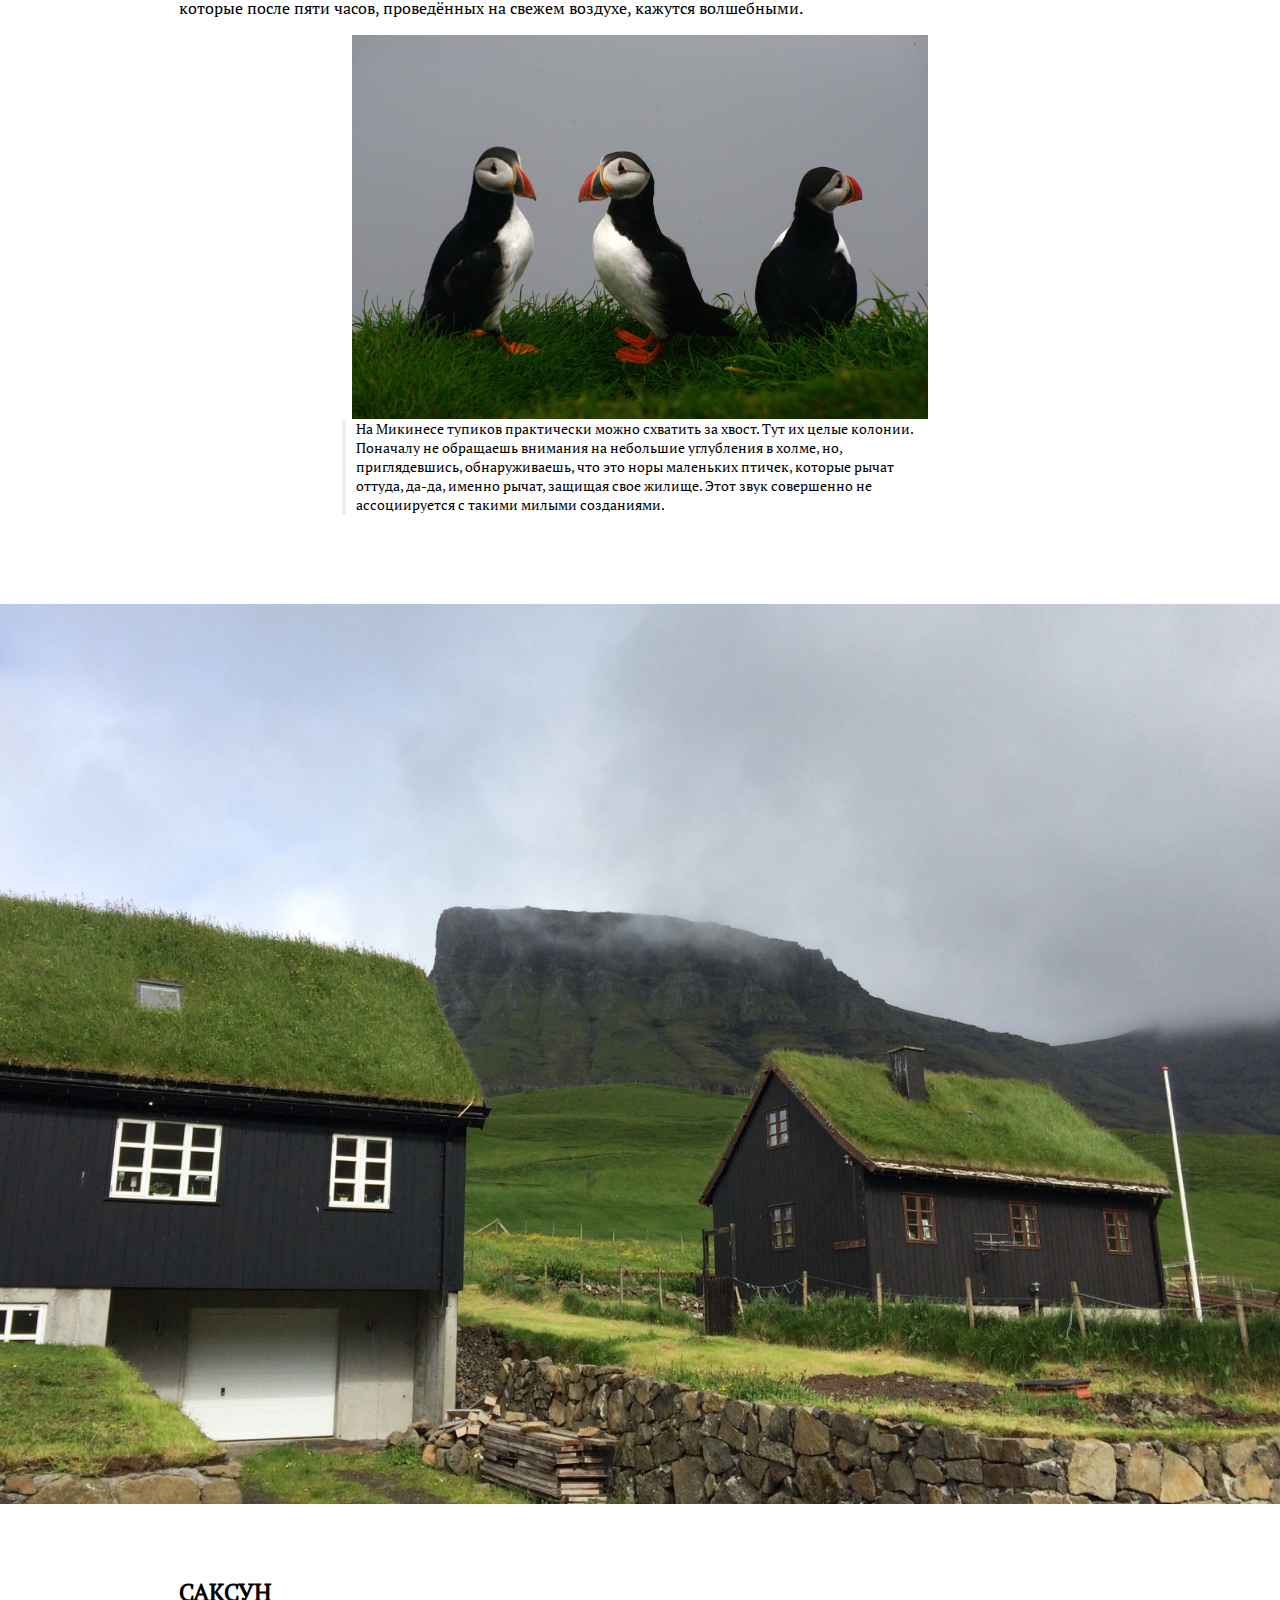
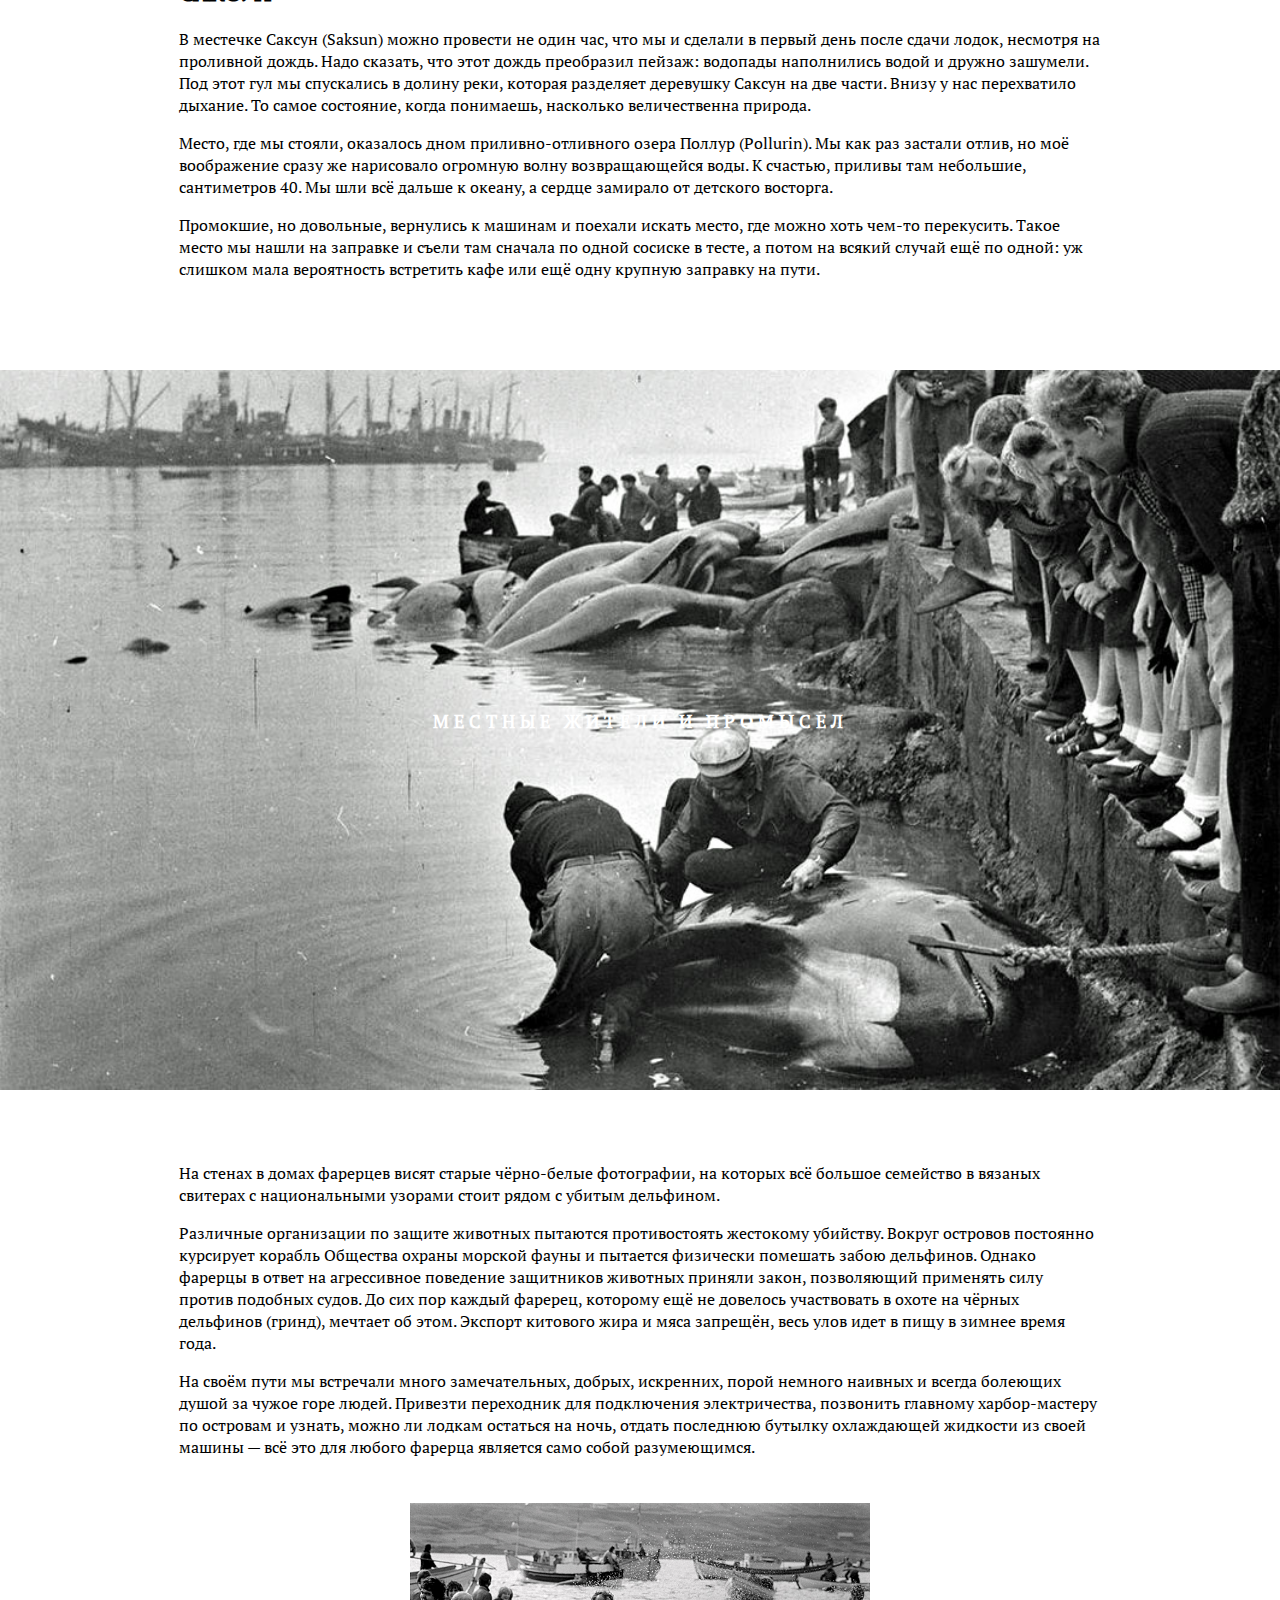
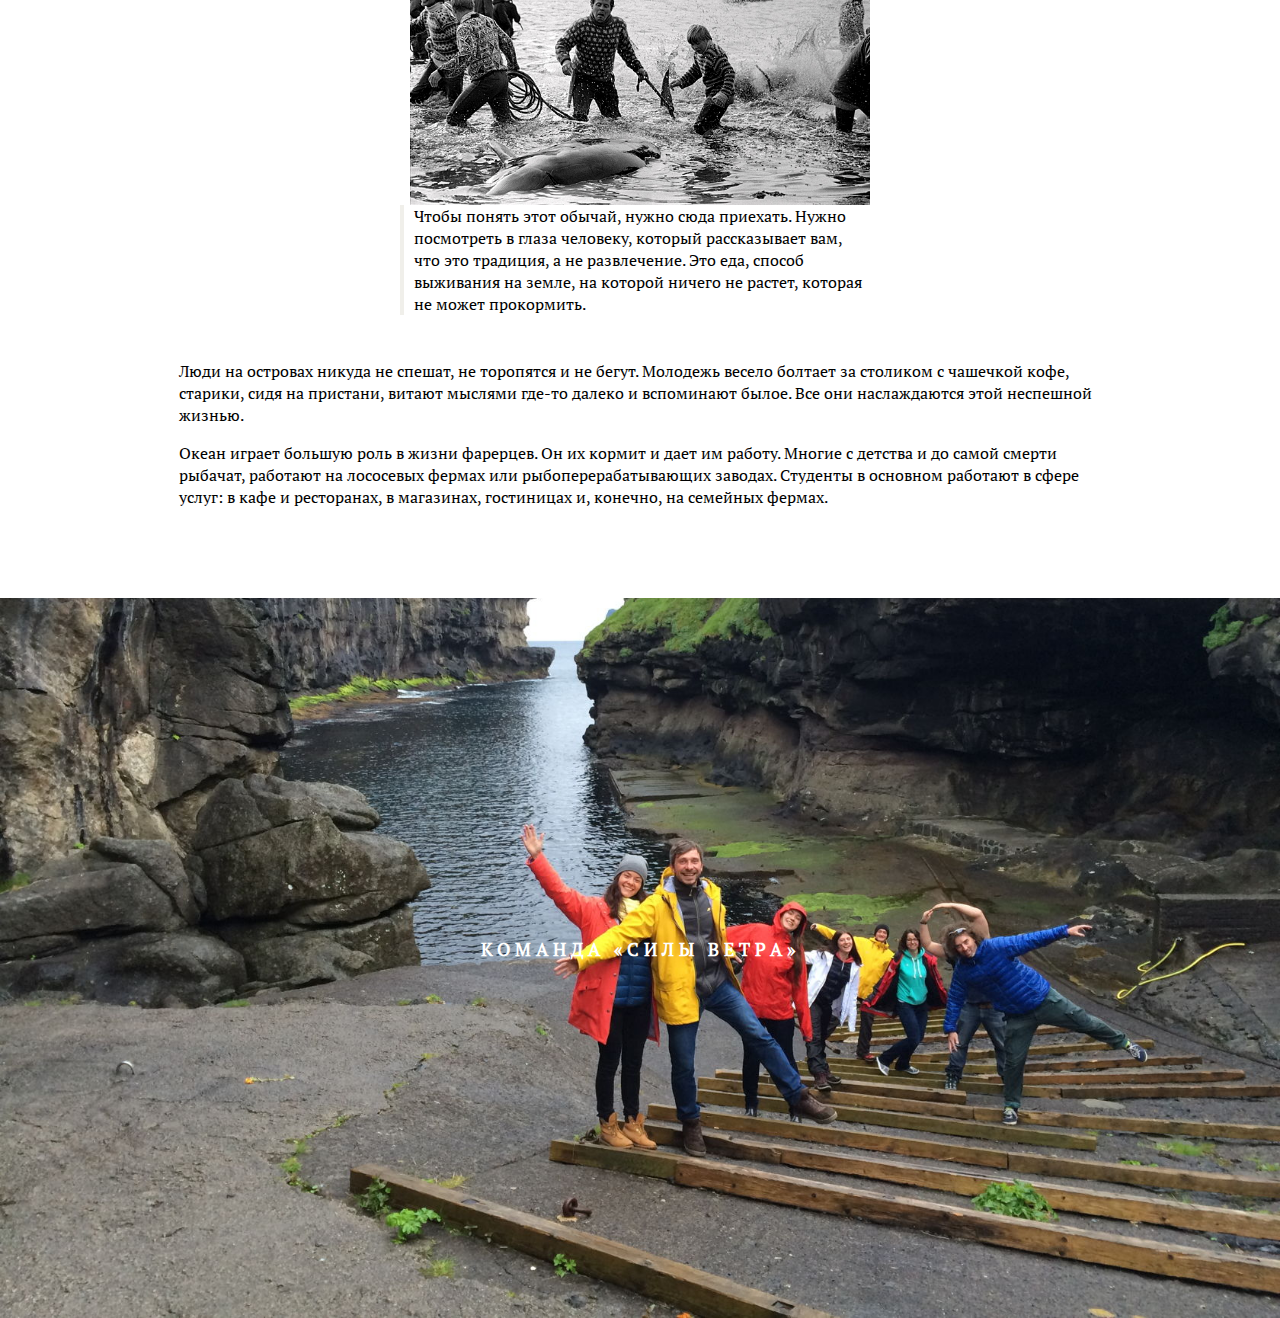
==== commit f80ded3a: "rename" ====
--- a/index.html
+++ b/index.html
@@ -1,14 +1,369 @@
-<!DOCTYPE html>
-<html>
-<head>
-    <meta charset="utf-8" />
+<html><head>
+    <meta charset="utf-8">
     <link rel="stylesheet" href="articles.css">
+    <meta name="viewport" content="width=device-width">
+    <meta name="robots" content="noindex">
 </head>
 <body>
     <div class="articles">
-        
-    </div>
-    <script type="text/javascript" src="render.js"></script>
-</body>
-</html>
-    +		<div class="article">
+            <div class="article__header ">
+				<div class="article__header-image   image-fixed" style="background-image:url('article-images/article-1__header.jpeg')">
+				</div>
+				<div class="article-header__content">
+					<div class="article-header__middle">
+						<h1 class="article-header__content-firstText">ФАРЕРЫ</h1>  
+						<h3 class="article-header__content-secondText">ПЕРВЫЙ РАЗ В ИСТОРИИ</h3>  
+						<div class="article-header__content-footer">
+							<div class="article-header__content-link">
+								<a href=""></a>
+							</div>  
+							<div class="article-header__content-author"></div>  
+						</div>  
+					</div>
+				</div>
+			</div>
+            <div class="article__context ">
+				<div class="article__text-header hide">
+					<h2>undefined</h2>
+				</div>
+                <div class="article__feature article__feature-top  text-bold  ">
+					<div class="article__feature-text">Пятнадцать человек и семь дней интригующей неизвестности. Все ждали той особенной свободы, присущей только северному морю на краю цивилизации.</div>
+                </div>
+                <div class="article__text upFirstLetter">
+					<p>Всё началось праздничным январским вечером. Мы&nbsp;с&nbsp;друзьями собрались, чтобы отметить Рождество, приготовить вкусный ужин и&nbsp;посмотреть кино. С другого конца стола я услышала:</p><p>— Давайте летом поедем туда!<br>
+            — Куда? — спросила я.</p><p>Вместо ответа мне показали фотографии. Я ещё не знала, что&nbsp;это&nbsp;за&nbsp;место, в какой точке Земли находится, как называется, но&nbsp;уже&nbsp;понимала — еду!</p><div class="article__feature article__feature-center article__feature-center-small"></div><p>За этим последовали обычные хлопоты подготовки к поездке: получение визы, приобретение и сбор всего необходимого, поиски информации и составление маршрутов.</p><p>Вопрос о способе передвижения между островами перед нами не стоял. Две яхты были готовы к отплытию 26 июля 2015 года. Кстати говоря, мы были первыми, кто арендовал яхты на целую неделю. В нашем распоряжении была лоция с подробной информацией о&nbsp;маринах, течениях, ветрах, но никаких фотографий, описаний, отзывов и впечатлений других яхтсменов мы не нашли. Это дало нам прекрасный шанс почувствовать себя первооткрывателями.</p>
+				</div>
+				<div class="article__feature article__feature-top article__feature-top-bottom  text-bold  hide-768">
+					<div class="article__feature-text">Пятнадцать человек и семь дней интригующей неизвестности. Все ждали той особенной свободы, присущей только северному морю на краю цивилизации.</div>
+                </div>
+                <div class="article__feature article__feature-bottom ">
+					<div class="article__feature-text">Практически всё, что мы знали о&nbsp;Фарерах, когда садились в самолет, — это то, что овец в этом месте больше, чем людей, что&nbsp;фарерцы охотятся на&nbsp;дельфинов, что там живут смешные птицы под названием тупики, что острова — одно из самых рыбных мест на Земле, и&nbsp;там очень красиво.</div>
+                </div>
+            </div>
+        </div>
+    
+		<div class="article">
+            <div class="article__header ">
+				<div class="article__header-image   " style="background-image:url('article-images/article-2__header.jpeg')">
+				</div>
+				<div class="article-header__content">
+					<div class="article-header__middle">
+						<h1 class="article-header__content-firstText"></h1>  
+						<h3 class="article-header__content-secondText">ПЕРЕЛЁТ И&nbsp;ДОРОГА</h3>  
+						<div class="article-header__content-footer">
+							<div class="article-header__content-link">
+								<a href=""></a>
+							</div>  
+							<div class="article-header__content-author"></div>  
+						</div>  
+					</div>
+				</div>
+			</div>
+            <div class="article__context ">
+				<div class="article__text-header hide">
+					<h2>undefined</h2>
+				</div>
+                <div class="article__feature article__feature-top  text-bold  ">
+					<div class="article__feature-text">Первыми жителями Фарерских островов, которых мы встретили, оказались овцы. Они просто гуляли по&nbsp;территории аэропорта.</div>
+                </div>
+                <div class="article__text ">
+					<p>Когда самолёт, выполняющий рейс Копенгаген — Воар (Vágar), начал снижаться, мы прилипли к иллюминаторам. Всюду был туман, из которого вдруг выплыли величественные скалы и то самое знаменитое озеро Сёрвагсватн (Sørvágsvatn), над которым мы летели так низко, что казалось, будто самолет будет приводняться.</p><p>Мы ещё не&nbsp;сошли на землю, но уже впечатлились суровым пейзажем: невероятные зелёные холмы, высоченные утёсы, такие ровные, будто их ножом срезали, тёмная, живая вода океана, густой туман и водопады. Фарерские острова — это страна мистических туманов, ветров и водопадов. По местной легенде, названия водопадов — это вербальное выражение уникального шума каждого из них. Фарерцы слушали их и&nbsp;давали имена.</p>
+				</div>
+				<div class="article__feature article__feature-top article__feature-top-bottom  text-bold  hide-768">
+					<div class="article__feature-text">Первыми жителями Фарерских островов, которых мы встретили, оказались овцы. Они просто гуляли по&nbsp;территории аэропорта.</div>
+                </div>
+                <div class="article__feature article__feature-bottom ">
+					<div class="article__feature-text">Если вы не арендуете машину, заранее посмотрите расписание автобусов из аэропорта в Торсхавн (Torshavn). Они ходят достаточно редко. Стоимость билета — 90&nbsp;датских крон (примерно 850&nbsp;р.)</div>
+                </div>
+            </div>
+        </div>
+    
+		<div class="article">
+            <div class="article__header ">
+				<div class="article__header-image   " style="background-image:url('article-images/article-3__header.jpeg')">
+				</div>
+				<div class="article-header__content">
+					<div class="article-header__middle">
+						<h1 class="article-header__content-firstText"></h1>  
+						<h3 class="article-header__content-secondText">ПОГОДА</h3>  
+						<div class="article-header__content-footer">
+							<div class="article-header__content-link">
+								<a href=""></a>
+							</div>  
+							<div class="article-header__content-author"></div>  
+						</div>  
+					</div>
+				</div>
+			</div>
+            <div class="article__context ">
+				<div class="article__text-header hide">
+					<h2>undefined</h2>
+				</div>
+                <div class="article__feature article__feature-top   ">
+					
+                </div>
+                <div class="article__text ">
+					<p>Мы знали про изменчивую фарерскую погоду и испытали все её особенности на себе. Обещали, что будет холодно, и&nbsp;не&nbsp;обманули.</p><p>Температура в самый тёплый месяц года не поднималась выше 14 градусов днём, что при наличии сильного ветра в море создавало достаточно суровые условия. Обещали дожди, но тут нам повезло: основательный дождь шёл только в один из дней. В остальном погода соответствовала фарерской поговорке «Не нравится погода — подожди пять минут». Северное солнце за минуты сменялось густым, непроглядным туманом, за которым следовал дождь, а ещё через полчаса небо снова расчищалось.</p>
+				</div>
+				<div class="article__feature article__feature-top article__feature-top-bottom   hide-768">
+					
+                </div>
+                <div class="article__feature article__feature-bottom ">
+					<div class="article__feature-text">Встроенная печка на одной из яхт не раз нас спасала. На другой яхте система обогрева регулярно давала сбои из-за низкого заряда сервисной батареи — в кают-компании ребята спали в термобелье и зимних строительных комбинезонах.</div>
+                </div>
+            </div>
+        </div>
+    
+		<div class="article">
+            <div class="article__header ">
+				<div class="article__header-image   " style="background-image:url('article-images/article-4__header.jpeg')">
+				</div>
+				<div class="article-header__content">
+					<div class="article-header__middle">
+						<h1 class="article-header__content-firstText"></h1>  
+						<h3 class="article-header__content-secondText">МОРЕ</h3>  
+						<div class="article-header__content-footer">
+							<div class="article-header__content-link">
+								<a href=""></a>
+							</div>  
+							<div class="article-header__content-author"></div>  
+						</div>  
+					</div>
+				</div>
+			</div>
+            <div class="article__context ">
+				<div class="article__text-header hide">
+					<h2>undefined</h2>
+				</div>
+                <div class="article__feature article__feature-top   hide-768 ">
+					<img class="article__feature-image" srcset="article-images/article-4__featureTop-1.jpeg"><img class="article__feature-image" srcset="article-images/article-4__featureTop-2.jpeg">
+                </div>
+                <div class="article__text ">
+					<p>Со снаряжением я как-то справилась, но противостоять волнам во время пятичасовых переходов никакая экипировка не поможет. Я прижималась к леерной стойке на корме лодки, каждая волна обдавала меня холодными солёными брызгами.</p><p>Я смотрела вдаль на горизонт и понимала, что даже качка не в силах испортить момента. Мне было жалко людей, которые жалели меня, потому что им самим порой было не лучше. Смешно, что мы даже в туалет не ходили, потому что для этого нужно было спускаться в кают-компанию, а нахождение там во время сильной качки более трёх минут влечёт за собой необратимые последствия, если вы понимаете, о чем я.</p><div class="article__feature article__feature-center article__feature-center-small"><img class="article__feature-image" srcset="article-images/article-4__featureTop-1.jpeg"><img class="article__feature-image" srcset="article-images/article-4__featureTop-2.jpeg"></div><p>Когда проходишь на яхте мимо фьордов, огромных камней и высоких пещер, с разных ракурсов видишь живые щупальца тумана, которые опускаются вниз по склонам, окутывают вершины, наполняют гроты и поглощают целые острова. Туман словно дышит, медленно и глубоко. Он зачаровывает. Он создаёт удивительный эффект парящих гор, ощущение, будто ты оказался в одном из мультфильмов Хаяо Миядзаки.</p><p>Казалось, что к этим пейзажам можно привыкнуть, но каждый раз за поворотом нас ждало что-то такое, от чего замирало сердце. Невероятные недоступные долины, где каким-то образом оказывался одинокий маленький домик, солнечный свет, пробивающийся сквозь облака, насыщенная зелень склонов, тёмные и глубокие пещеры — всё это хочется видеть ещё и ещё. В одну из пещер мы заплыли на тузике: сужающиеся проходы, полная темнота и набегающие волны заставили нас понервничать.</p>
+				</div>
+				<div class="article__feature article__feature-top article__feature-top-bottom   hide-768 hide-768">
+					<img class="article__feature-image" srcset="article-images/article-4__featureTop-1.jpeg"><img class="article__feature-image" srcset="article-images/article-4__featureTop-2.jpeg">
+                </div>
+                <div class="article__feature article__feature-bottom  hide-768">
+					<div class="article__feature-text">Меня удивил и поразил океан. Его воды полны невидимой жизни и силы. Иногда становилось не по себе от&nbsp;ощущения, что мы здесь с ним один на&nbsp;один.</div>
+                </div>
+            </div>
+        </div>
+    
+		<div class="article">
+            <div class="article__header ">
+				<div class="article__header-image   " style="background-image:url('article-images/article-5__header.jpeg')">
+				</div>
+				<div class="article-header__content">
+					<div class="article-header__middle">
+						<h1 class="article-header__content-firstText"></h1>  
+						<h3 class="article-header__content-secondText">ПЕШИЕ ПОХОДЫ</h3>  
+						<div class="article-header__content-footer">
+							<div class="article-header__content-link">
+								<a href=""></a>
+							</div>  
+							<div class="article-header__content-author"></div>  
+						</div>  
+					</div>
+				</div>
+			</div>
+            <div class="article__context ">
+				<div class="article__text-header hide">
+					<h2>undefined</h2>
+				</div>
+                <div class="article__feature article__feature-top   ">
+					
+                </div>
+                <div class="article__text ">
+					<p>После морского путешествия мы на пару дней взяли машины напрокат. Острова открылись нам с совершенно другой стороны, поразив своей красотой и влюбив в себя окончательно и бесповоротно.</p><p>Часть островов соединены платными туннелями или мостами. На некоторые можно попасть только на пароме или вертолёте. Автомобильные дороги в основном двухполосные, но встречаются и однополосные, редкие машины разъезжаются через специальные «карманы» на обочинах. Если откуда-то с дороги открывается прекрасный вид на фьорды, будьте уверены — фарерцы уже сделали там смотровую площадку.</p>
+				</div>
+				<div class="article__feature article__feature-top article__feature-top-bottom   hide-768">
+					
+                </div>
+                <div class="article__feature article__feature-bottom ">
+					<div class="article__feature-text">Интересно, что все деревья, которые есть на островах, завезены с Аляски или Огненной Земли. Чаще всего их можно увидеть во дворах состоятельных жителей. А вот зелёная трава прекрасно растёт даже на тонком слое почвы. Фарерцы давным-давно приспособились использовать траву для сохранения тепла: крыши многих домов покрыты своеобразным зелёным газоном.</div>
+                </div>
+            </div>
+        </div>
+    
+		<div class="article">
+            <div class="article__header article__header-w100">
+				<div class="article__header-image  article__header-w100 " style="background-image:url('article-images/article-6__header.jpeg')">
+				</div>
+				<div class="article-header__content">
+					<div class="article-header__middle">
+						<h1 class="article-header__content-firstText"></h1>  
+						<h3 class="article-header__content-secondText"></h3>  
+						<div class="article-header__content-footer">
+							<div class="article-header__content-link">
+								<a href=""></a>
+							</div>  
+							<div class="article-header__content-author"></div>  
+						</div>  
+					</div>
+				</div>
+			</div>
+            <div class="article__context ">
+				<div class="article__text-header ">
+					<h2>ОЗЕРО СЁРВАГСВАТН</h2>
+				</div>
+                <div class="article__feature article__feature-top   hide-768">
+					
+                </div>
+                <div class="article__text ">
+					<p>Фотографии озера, возвышающегося над океаном, вошли, кажется, во все списки самых красивых мест на Земле.</p><p>Это озеро Сёрвагсватн или Лайтисватн (Sørvágsvatn / Leitisvatn). Находится оно на острове Воар в нескольких километрах от аэропорта.</p><p>Автомобильная дорога подходит к озеру только с одной стороны, так что до самых живописных видов придётся пройтись. Однако эта двухчасовая прогулка определённо того стоит. На южной оконечности острова вас ждут высоченные утёсы, завывающий ветер и водопад, летящий прямо в океан.</p>
+				</div>
+				<div class="article__feature article__feature-top article__feature-top-bottom   ">
+					
+                </div>
+                <div class="article__feature article__feature-bottom ">
+					
+                </div>
+            </div>
+        </div>
+    
+		<div class="article">
+            <div class="article__header article__header-w100">
+				<div class="article__header-image  article__header-w100 " style="background-image:url('article-images/article-7__header.jpeg')">
+				</div>
+				<div class="article-header__content">
+					<div class="article-header__middle">
+						<h1 class="article-header__content-firstText"></h1>  
+						<h3 class="article-header__content-secondText"></h3>  
+						<div class="article-header__content-footer">
+							<div class="article-header__content-link">
+								<a href=""></a>
+							</div>  
+							<div class="article-header__content-author"></div>  
+						</div>  
+					</div>
+				</div>
+			</div>
+            <div class="article__context ">
+				<div class="article__text-header ">
+					<h2>ОСТРОВ МИКИНЕС</h2>
+				</div>
+                <div class="article__feature article__feature-top  text-small  hide-768">
+					<img class="article__feature-image" srcset="article-images/article-7__featureTop-1.jpeg"><div class="article__feature-text">На Микинесе тупиков практически можно схватить за хвост. Тут их целые колонии. Поначалу не обращаешь внимания на небольшие углубления в холме, но, приглядевшись, обнаруживаешь, что это норы маленьких птичек, которые рычат оттуда, да-да, именно рычат, защищая свое жилище. Этот звук совершенно не ассоциируется с такими милыми созданиями.</div>
+                </div>
+                <div class="article__text ">
+					<p>Посещение острова Микинес (Mykines) обязательно, если вы добрались до Фарерских островов. На машине туда не попасть, поэтому лучше запланировать поездку заранее: изучить расписание паромов и купить билет или забронировать полёт на вертолёте. Утром вас привезут на остров, вечером заберут обратно.</p><p>Для прогулки по Микинесу вам потребуется обувь с нескользящей подошвой: трава почти всегда мокрая от дождя или тумана. Наградой за тяжёлый подъём, который займёт не менее двух часов, будут единение с природой, туман, который можно потрогать, тупики, бараны и маяк на краю света.</p><p>Что ещё действительно стоит сделать — это захватить с собой пару термосов с чаем, чего-нибудь вкусного и устроить пикник на самой западной точке острова, откуда отрывается вид на бесконечную Атлантику. Несмотря на то, что Микинес считается туристическим местом, мы нашли только одно маленькое, но уютное кафе с вафлями и кофе, которые после пяти часов, проведённых на свежем воздухе, кажутся волшебными.</p>
+				</div>
+				<div class="article__feature article__feature-top article__feature-top-bottom  text-small  ">
+					<img class="article__feature-image" srcset="article-images/article-7__featureTop-1.jpeg"><div class="article__feature-text">На Микинесе тупиков практически можно схватить за хвост. Тут их целые колонии. Поначалу не обращаешь внимания на небольшие углубления в холме, но, приглядевшись, обнаруживаешь, что это норы маленьких птичек, которые рычат оттуда, да-да, именно рычат, защищая свое жилище. Этот звук совершенно не ассоциируется с такими милыми созданиями.</div>
+                </div>
+                <div class="article__feature article__feature-bottom ">
+					
+                </div>
+            </div>
+        </div>
+    
+		<div class="article">
+            <div class="article__header article__header-w100">
+				<div class="article__header-image  article__header-w100 " style="background-image:url('article-images/article-8__header.jpeg')">
+				</div>
+				<div class="article-header__content">
+					<div class="article-header__middle">
+						<h1 class="article-header__content-firstText"></h1>  
+						<h3 class="article-header__content-secondText"></h3>  
+						<div class="article-header__content-footer">
+							<div class="article-header__content-link">
+								<a href=""></a>
+							</div>  
+							<div class="article-header__content-author"></div>  
+						</div>  
+					</div>
+				</div>
+			</div>
+            <div class="article__context ">
+				<div class="article__text-header ">
+					<h2>САКСУН</h2>
+				</div>
+                <div class="article__feature article__feature-top   hide-768">
+					
+                </div>
+                <div class="article__text ">
+					<p>В местечке Саксун (Saksun) можно провести не один час, что мы и сделали в первый день после сдачи лодок, несмотря на проливной дождь. Надо сказать, что этот дождь преобразил пейзаж: водопады наполнились водой и дружно зашумели. Под этот гул мы спускались в долину реки, которая разделяет деревушку Саксун на две части. Внизу у нас перехватило дыхание. То самое состояние, когда понимаешь, насколько величественна природа.</p><p>Место, где мы стояли, оказалось дном приливно-отливного озера Поллур (Pollurin). Мы как раз застали отлив, но моё воображение сразу же нарисовало огромную волну возвращающейся воды. К счастью, приливы там небольшие, сантиметров 40. Мы шли всё дальше к океану, а сердце замирало от детского восторга.</p><p>Промокшие, но довольные, вернулись к машинам и поехали искать место, где можно хоть чем-то перекусить. Такое место мы нашли на заправке и съели там сначала по одной сосиске в тесте, а потом на всякий случай ещё по одной: уж слишком мала вероятность встретить кафе или ещё одну крупную заправку на пути.</p>
+				</div>
+				<div class="article__feature article__feature-top article__feature-top-bottom   ">
+					
+                </div>
+                <div class="article__feature article__feature-bottom ">
+					
+                </div>
+            </div>
+        </div>
+    
+		<div class="article">
+            <div class="article__header ">
+				<div class="article__header-image   " style="background-image:url('article-images/article-9__header.jpeg')">
+				</div>
+				<div class="article-header__content">
+					<div class="article-header__middle">
+						<h1 class="article-header__content-firstText"></h1>  
+						<h3 class="article-header__content-secondText">МЕСТНЫЕ ЖИТЕЛИ И ПРОМЫСЕЛ</h3>  
+						<div class="article-header__content-footer">
+							<div class="article-header__content-link">
+								<a href=""></a>
+							</div>  
+							<div class="article-header__content-author"></div>  
+						</div>  
+					</div>
+				</div>
+			</div>
+            <div class="article__context ">
+				<div class="article__text-header hide">
+					<h2></h2>
+				</div>
+                <div class="article__feature article__feature-top  text-small  hide-768 ">
+					<img class="article__feature-image" srcset="article-images/article-9__featureTop-1.jpeg"><div class="article__feature-text">Чтобы понять этот обычай, нужно сюда приехать. Нужно посмотреть в глаза человеку, который рассказывает вам, что это традиция, а не развлечение. Это еда, способ выживания на земле, на которой ничего не растет, которая не может прокормить.</div>
+                </div>
+                <div class="article__text ">
+					<p>На стенах в домах фарерцев висят старые чёрно-белые фотографии, на которых всё большое семейство в вязаных свитерах с национальными узорами стоит рядом с убитым дельфином.</p><p>Различные организации по защите животных пытаются противостоять жестокому убийству. Вокруг островов постоянно курсирует корабль Общества охраны морской фауны и пытается физически помешать забою дельфинов. Однако фарерцы в ответ на агрессивное поведение защитников животных приняли закон, позволяющий применять силу против подобных судов. До сих пор каждый фаререц, которому ещё не довелось участвовать в охоте на чёрных дельфинов (гринд), мечтает об этом. Экспорт китового жира и мяса запрещён, весь улов идет в пищу в зимнее время года.</p><p>На своём пути мы встречали много замечательных, добрых, искренних, порой немного наивных и всегда болеющих душой за чужое горе людей. Привезти переходник для подключения электричества, позвонить главному харбор-мастеру по островам и узнать, можно ли лодкам остаться на ночь, отдать последнюю бутылку охлаждающей жидкости из своей машины — всё это для любого фарерца является само собой разумеющимся.</p><div class="article__feature article__feature-center article__feature-center-small"><img class="article__feature-image" srcset="article-images/article-9__featureTop-1.jpeg"><div class="article__feature-text">Чтобы понять этот обычай, нужно сюда приехать. Нужно посмотреть в глаза человеку, который рассказывает вам, что это традиция, а не развлечение. Это еда, способ выживания на земле, на которой ничего не растет, которая не может прокормить.</div></div><p>Люди на островах никуда не спешат, не торопятся и не бегут. Молодежь весело болтает за столиком с чашечкой кофе, старики, сидя на пристани, витают мыслями где-то далеко и вспоминают былое. Все они наслаждаются этой неспешной жизнью.</p><p>Океан играет большую роль в жизни фарерцев. Он их кормит и дает им работу. Многие с детства и до самой смерти рыбачат, работают на лососевых фермах или рыбоперерабатывающих заводах. Студенты в основном работают в сфере услуг: в кафе и ресторанах, в магазинах, гостиницах и, конечно, на семейных фермах.</p>
+				</div>
+				<div class="article__feature article__feature-top article__feature-top-bottom  text-small  hide-768 hide-768">
+					<img class="article__feature-image" srcset="article-images/article-9__featureTop-1.jpeg"><div class="article__feature-text">Чтобы понять этот обычай, нужно сюда приехать. Нужно посмотреть в глаза человеку, который рассказывает вам, что это традиция, а не развлечение. Это еда, способ выживания на земле, на которой ничего не растет, которая не может прокормить.</div>
+                </div>
+                <div class="article__feature article__feature-bottom  hide-768">
+					<div class="article__feature-text">Фарерцы — удивительные, волшебные люди. Они не знают обмана, не понимают сарказма. Их дома, как и сердца, всегда открыты.</div>
+                </div>
+            </div>
+        </div>
+    
+		<div class="article">
+            <div class="article__header ">
+				<div class="article__header-image   " style="background-image:url('article-images/article-10__header.jpeg')">
+				</div>
+				<div class="article-header__content">
+					<div class="article-header__middle">
+						<h1 class="article-header__content-firstText"></h1>  
+						<h3 class="article-header__content-secondText">КОМАНДА «СИЛЫ ВЕТРА»</h3>  
+						<div class="article-header__content-footer">
+							<div class="article-header__content-link">
+								<a href=""></a>
+							</div>  
+							<div class="article-header__content-author"></div>  
+						</div>  
+					</div>
+				</div>
+			</div>
+            <div class="article__context hide">
+				<div class="article__text-header hide">
+					<h2>undefined</h2>
+				</div>
+                <div class="article__feature article__feature-top   ">
+					
+                </div>
+                <div class="article__text ">
+					
+				</div>
+				<div class="article__feature article__feature-top article__feature-top-bottom   hide-768">
+					
+                </div>
+                <div class="article__feature article__feature-bottom ">
+					
+                </div>
+            </div>
+        </div>
+    </div>--- a/articles.css
+++ b/articles.css
@@ -1,11 +1,224 @@
+@font-face {
+    font-family: 'PT_Serif-Web-Regular';
+    src: url(font/PT_Serif-Web-Regular.ttf);
+}
+@font-face {
+    font-family: 'PT_Serif-Web-Bold';
+    src: url(font/PT_Serif-Web-Bold.ttf);
+}
 body {
+    font-family: 'PT_Serif-Web-Regular';
     margin: 0;
 }
 .article__header-image {
     width: 100%;
-    height: auto;
-    max-height: 80vh;
+    height: 80vh;
+    background-repeat: no-repeat;
+    background-position: right bottom;
+    text-align: center;
+    background-size: cover;
+}
+.article-header__middle {
+    display: table-cell;
+    vertical-align: middle;
+    height: 80vh;
+    text-align: center;
+    width: 100vw;
+    color: white;
+}
+.image-fixed {
+    background-attachment: fixed;
+}
+.article__header-w100 {
+    height: 100vh;
+}
+.article-header__content-secondText {
+    letter-spacing: 5px;
+    font-size: 18px;
 }
 .article__header {
-    margin-bottom: 8vh;
+    position: relative;
+    min-height: 80vh;
+}
+.article:last-child .article__header {
+    margin-bottom: 0;
+}
+.article-header__content {
+    position: absolute;
+    top: 0;
+    right: 0;
+    left: 0;
+    bottom: 0;
+    width: 100%;
+    height: 100%;
+}
+.article__text-header {
+    margin: 0 auto;
+}
+.article-header__content-firstText {
+    font-family: 'PT_Serif-Web-bold';
+    font-size: 60px;
+    letter-spacing: 15px;
+    margin: 0;
+}
+.article-header__content-secondText {
+    letter-spacing: 5px;
+}
+.article-header__content-link a{
+    
+    text-decoration: blink;
+    color: inherit;
+}
+.article-header__content-author {
+}
+.article__context {
+    padding: 0 40px;
+    width: 920px;
+    margin: 0 auto;
+    position: relative;
+    margin-top: 8vh;
+    margin-bottom: 10vh;
+    
+}
+.article__text {
+    width: 55%;
+    margin-right: 10%;
+    font-size: 18px;
+}
+.upFirstLetter:first-letter {
+    font-size: 50px;
+    line-height: 0;
+    font-family: 'PT_Serif-Web-bold';
+}
+.article__feature {
+    width: 35%;
+}
+.article__feature-text {
+    border-left: 4px solid #F0EFEA;
+    padding-left: 10px;
+    margin-left: -10px;
+}
+.text-bold {
+    font-family: 'PT_Serif-Web-bold';
+    font-size: 18px;
+}
+.hide {
+    display: none;
+}
+.text-small {
+    font-size: 12px;
+}
+.article__feature-top {
+    float: right;
+}
+.article__feature-bottom {
+    position: absolute;
+    bottom: 0;
+    right: 0;
+}
+.article__feature-image {
+    width: 100%;
+}
+.article__feature-center-small {
+    display: none;
+}
+.show-768 {
+    display: none;
+}
+.hide-768 {
+    display: block;
+}
+.hide-320 {
+    display: block;        
+}
+
+.article__feature-top-bottom {
+    display: none;
+}
+@media screen and (max-width: 1280px) {
+    .article__context {
+        width: 90%;
+        padding: 0 5%;
+    }
+
+    .article__text-header {
+        width: 80%;
+    }
+    .article__text {
+        width: 80%;
+        margin: 0 auto;
+        font-size: 16px;
+    }
+    .article__feature-center-small {
+        display: block;
+    }
+    .article__feature-center-small {
+        display: block;
+    }
+    .article__feature-top-bottom {
+        display: block;
+    }
+    
+    .show-768 {
+        display: block
+    }
+    .hide-768 {
+        display: none;
+    }
+    .article__feature {
+        width: 50%;
+        margin: 0 auto;
+    }
+    .text-bold {
+        font-size: 14px;
+    }
+    .text-small {
+        font-size: 14px;
+    }
+    .article__feature-top {
+        float: none;
+        margin-bottom: 5vh;
+    }
+    
+    .article__feature-center {
+        float: none;
+        margin: 5vh auto;
+    }
+    .article__feature-bottom {
+        position: relative;
+        margin-top: 5vh;
+        margin-bottom: 10vh;
+    }
+}
+@media screen and (max-width: 768px) {
+    .hide-320 {
+        display: none;        
+    }
+    .article__header-image {
+        background-position: center;
+    }
+    .text-bold {
+        font-size: 12px;
+    }
+    .text-small {
+        font-size: 12px;
+    }
+    .article__feature {
+        width: 90%
+    }
+    .article__text {
+        width: 100%
+    }
+    .article__text-header {
+        width: 100%
+    }
+    .article-header__content-firstText {
+        font-size: 45px;
+        letter-spacing: 15px;
+    }
+    .article-header__content-secondText {
+        font-size: 20px;
+        letter-spacing: 5px;
+    }
+    
 }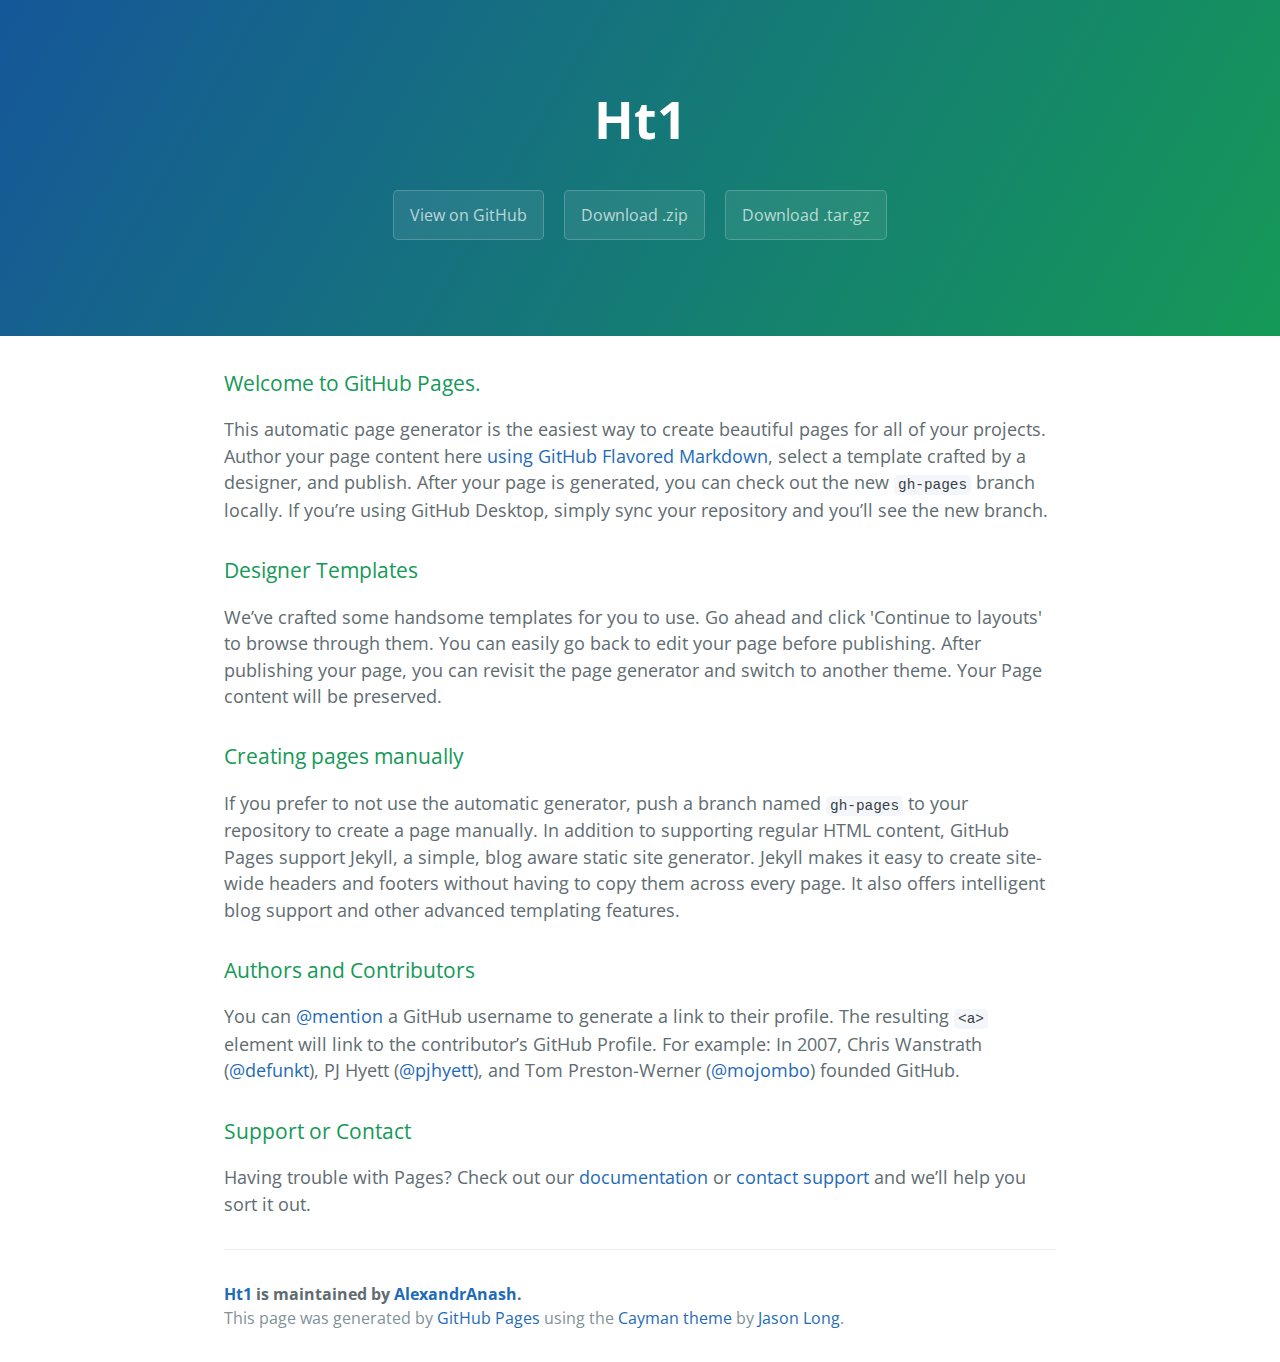
==== commit 0c9e0d7f: "Create gh-pages branch via GitHub" ====
--- a/index.html
+++ b/index.html
@@ -1,369 +1,57 @@
-<html><head>
-    <meta charset="utf-8">
-    <link rel="stylesheet" href="articles.css">
-    <meta name="viewport" content="width=device-width">
-    <meta name="robots" content="noindex">
-</head>
-<body>
-    <div class="articles">
-		<div class="article">
-            <div class="article__header ">
-				<div class="article__header-image   image-fixed" style="background-image:url('article-images/article-1__header.jpeg')">
-				</div>
-				<div class="article-header__content">
-					<div class="article-header__middle">
-						<h1 class="article-header__content-firstText">ФАРЕРЫ</h1>  
-						<h3 class="article-header__content-secondText">ПЕРВЫЙ РАЗ В ИСТОРИИ</h3>  
-						<div class="article-header__content-footer">
-							<div class="article-header__content-link">
-								<a href=""></a>
-							</div>  
-							<div class="article-header__content-author"></div>  
-						</div>  
-					</div>
-				</div>
-			</div>
-            <div class="article__context ">
-				<div class="article__text-header hide">
-					<h2>undefined</h2>
-				</div>
-                <div class="article__feature article__feature-top  text-bold  ">
-					<div class="article__feature-text">Пятнадцать человек и семь дней интригующей неизвестности. Все ждали той особенной свободы, присущей только северному морю на краю цивилизации.</div>
-                </div>
-                <div class="article__text upFirstLetter">
-					<p>Всё началось праздничным январским вечером. Мы&nbsp;с&nbsp;друзьями собрались, чтобы отметить Рождество, приготовить вкусный ужин и&nbsp;посмотреть кино. С другого конца стола я услышала:</p><p>— Давайте летом поедем туда!<br>
-            — Куда? — спросила я.</p><p>Вместо ответа мне показали фотографии. Я ещё не знала, что&nbsp;это&nbsp;за&nbsp;место, в какой точке Земли находится, как называется, но&nbsp;уже&nbsp;понимала — еду!</p><div class="article__feature article__feature-center article__feature-center-small"></div><p>За этим последовали обычные хлопоты подготовки к поездке: получение визы, приобретение и сбор всего необходимого, поиски информации и составление маршрутов.</p><p>Вопрос о способе передвижения между островами перед нами не стоял. Две яхты были готовы к отплытию 26 июля 2015 года. Кстати говоря, мы были первыми, кто арендовал яхты на целую неделю. В нашем распоряжении была лоция с подробной информацией о&nbsp;маринах, течениях, ветрах, но никаких фотографий, описаний, отзывов и впечатлений других яхтсменов мы не нашли. Это дало нам прекрасный шанс почувствовать себя первооткрывателями.</p>
-				</div>
-				<div class="article__feature article__feature-top article__feature-top-bottom  text-bold  hide-768">
-					<div class="article__feature-text">Пятнадцать человек и семь дней интригующей неизвестности. Все ждали той особенной свободы, присущей только северному морю на краю цивилизации.</div>
-                </div>
-                <div class="article__feature article__feature-bottom ">
-					<div class="article__feature-text">Практически всё, что мы знали о&nbsp;Фарерах, когда садились в самолет, — это то, что овец в этом месте больше, чем людей, что&nbsp;фарерцы охотятся на&nbsp;дельфинов, что там живут смешные птицы под названием тупики, что острова — одно из самых рыбных мест на Земле, и&nbsp;там очень красиво.</div>
-                </div>
-            </div>
-        </div>
-    
-		<div class="article">
-            <div class="article__header ">
-				<div class="article__header-image   " style="background-image:url('article-images/article-2__header.jpeg')">
-				</div>
-				<div class="article-header__content">
-					<div class="article-header__middle">
-						<h1 class="article-header__content-firstText"></h1>  
-						<h3 class="article-header__content-secondText">ПЕРЕЛЁТ И&nbsp;ДОРОГА</h3>  
-						<div class="article-header__content-footer">
-							<div class="article-header__content-link">
-								<a href=""></a>
-							</div>  
-							<div class="article-header__content-author"></div>  
-						</div>  
-					</div>
-				</div>
-			</div>
-            <div class="article__context ">
-				<div class="article__text-header hide">
-					<h2>undefined</h2>
-				</div>
-                <div class="article__feature article__feature-top  text-bold  ">
-					<div class="article__feature-text">Первыми жителями Фарерских островов, которых мы встретили, оказались овцы. Они просто гуляли по&nbsp;территории аэропорта.</div>
-                </div>
-                <div class="article__text ">
-					<p>Когда самолёт, выполняющий рейс Копенгаген — Воар (Vágar), начал снижаться, мы прилипли к иллюминаторам. Всюду был туман, из которого вдруг выплыли величественные скалы и то самое знаменитое озеро Сёрвагсватн (Sørvágsvatn), над которым мы летели так низко, что казалось, будто самолет будет приводняться.</p><p>Мы ещё не&nbsp;сошли на землю, но уже впечатлились суровым пейзажем: невероятные зелёные холмы, высоченные утёсы, такие ровные, будто их ножом срезали, тёмная, живая вода океана, густой туман и водопады. Фарерские острова — это страна мистических туманов, ветров и водопадов. По местной легенде, названия водопадов — это вербальное выражение уникального шума каждого из них. Фарерцы слушали их и&nbsp;давали имена.</p>
-				</div>
-				<div class="article__feature article__feature-top article__feature-top-bottom  text-bold  hide-768">
-					<div class="article__feature-text">Первыми жителями Фарерских островов, которых мы встретили, оказались овцы. Они просто гуляли по&nbsp;территории аэропорта.</div>
-                </div>
-                <div class="article__feature article__feature-bottom ">
-					<div class="article__feature-text">Если вы не арендуете машину, заранее посмотрите расписание автобусов из аэропорта в Торсхавн (Torshavn). Они ходят достаточно редко. Стоимость билета — 90&nbsp;датских крон (примерно 850&nbsp;р.)</div>
-                </div>
-            </div>
-        </div>
-    
-		<div class="article">
-            <div class="article__header ">
-				<div class="article__header-image   " style="background-image:url('article-images/article-3__header.jpeg')">
-				</div>
-				<div class="article-header__content">
-					<div class="article-header__middle">
-						<h1 class="article-header__content-firstText"></h1>  
-						<h3 class="article-header__content-secondText">ПОГОДА</h3>  
-						<div class="article-header__content-footer">
-							<div class="article-header__content-link">
-								<a href=""></a>
-							</div>  
-							<div class="article-header__content-author"></div>  
-						</div>  
-					</div>
-				</div>
-			</div>
-            <div class="article__context ">
-				<div class="article__text-header hide">
-					<h2>undefined</h2>
-				</div>
-                <div class="article__feature article__feature-top   ">
-					
-                </div>
-                <div class="article__text ">
-					<p>Мы знали про изменчивую фарерскую погоду и испытали все её особенности на себе. Обещали, что будет холодно, и&nbsp;не&nbsp;обманули.</p><p>Температура в самый тёплый месяц года не поднималась выше 14 градусов днём, что при наличии сильного ветра в море создавало достаточно суровые условия. Обещали дожди, но тут нам повезло: основательный дождь шёл только в один из дней. В остальном погода соответствовала фарерской поговорке «Не нравится погода — подожди пять минут». Северное солнце за минуты сменялось густым, непроглядным туманом, за которым следовал дождь, а ещё через полчаса небо снова расчищалось.</p>
-				</div>
-				<div class="article__feature article__feature-top article__feature-top-bottom   hide-768">
-					
-                </div>
-                <div class="article__feature article__feature-bottom ">
-					<div class="article__feature-text">Встроенная печка на одной из яхт не раз нас спасала. На другой яхте система обогрева регулярно давала сбои из-за низкого заряда сервисной батареи — в кают-компании ребята спали в термобелье и зимних строительных комбинезонах.</div>
-                </div>
-            </div>
-        </div>
-    
-		<div class="article">
-            <div class="article__header ">
-				<div class="article__header-image   " style="background-image:url('article-images/article-4__header.jpeg')">
-				</div>
-				<div class="article-header__content">
-					<div class="article-header__middle">
-						<h1 class="article-header__content-firstText"></h1>  
-						<h3 class="article-header__content-secondText">МОРЕ</h3>  
-						<div class="article-header__content-footer">
-							<div class="article-header__content-link">
-								<a href=""></a>
-							</div>  
-							<div class="article-header__content-author"></div>  
-						</div>  
-					</div>
-				</div>
-			</div>
-            <div class="article__context ">
-				<div class="article__text-header hide">
-					<h2>undefined</h2>
-				</div>
-                <div class="article__feature article__feature-top   hide-768 ">
-					<img class="article__feature-image" srcset="article-images/article-4__featureTop-1.jpeg"><img class="article__feature-image" srcset="article-images/article-4__featureTop-2.jpeg">
-                </div>
-                <div class="article__text ">
-					<p>Со снаряжением я как-то справилась, но противостоять волнам во время пятичасовых переходов никакая экипировка не поможет. Я прижималась к леерной стойке на корме лодки, каждая волна обдавала меня холодными солёными брызгами.</p><p>Я смотрела вдаль на горизонт и понимала, что даже качка не в силах испортить момента. Мне было жалко людей, которые жалели меня, потому что им самим порой было не лучше. Смешно, что мы даже в туалет не ходили, потому что для этого нужно было спускаться в кают-компанию, а нахождение там во время сильной качки более трёх минут влечёт за собой необратимые последствия, если вы понимаете, о чем я.</p><div class="article__feature article__feature-center article__feature-center-small"><img class="article__feature-image" srcset="article-images/article-4__featureTop-1.jpeg"><img class="article__feature-image" srcset="article-images/article-4__featureTop-2.jpeg"></div><p>Когда проходишь на яхте мимо фьордов, огромных камней и высоких пещер, с разных ракурсов видишь живые щупальца тумана, которые опускаются вниз по склонам, окутывают вершины, наполняют гроты и поглощают целые острова. Туман словно дышит, медленно и глубоко. Он зачаровывает. Он создаёт удивительный эффект парящих гор, ощущение, будто ты оказался в одном из мультфильмов Хаяо Миядзаки.</p><p>Казалось, что к этим пейзажам можно привыкнуть, но каждый раз за поворотом нас ждало что-то такое, от чего замирало сердце. Невероятные недоступные долины, где каким-то образом оказывался одинокий маленький домик, солнечный свет, пробивающийся сквозь облака, насыщенная зелень склонов, тёмные и глубокие пещеры — всё это хочется видеть ещё и ещё. В одну из пещер мы заплыли на тузике: сужающиеся проходы, полная темнота и набегающие волны заставили нас понервничать.</p>
-				</div>
-				<div class="article__feature article__feature-top article__feature-top-bottom   hide-768 hide-768">
-					<img class="article__feature-image" srcset="article-images/article-4__featureTop-1.jpeg"><img class="article__feature-image" srcset="article-images/article-4__featureTop-2.jpeg">
-                </div>
-                <div class="article__feature article__feature-bottom  hide-768">
-					<div class="article__feature-text">Меня удивил и поразил океан. Его воды полны невидимой жизни и силы. Иногда становилось не по себе от&nbsp;ощущения, что мы здесь с ним один на&nbsp;один.</div>
-                </div>
-            </div>
-        </div>
-    
-		<div class="article">
-            <div class="article__header ">
-				<div class="article__header-image   " style="background-image:url('article-images/article-5__header.jpeg')">
-				</div>
-				<div class="article-header__content">
-					<div class="article-header__middle">
-						<h1 class="article-header__content-firstText"></h1>  
-						<h3 class="article-header__content-secondText">ПЕШИЕ ПОХОДЫ</h3>  
-						<div class="article-header__content-footer">
-							<div class="article-header__content-link">
-								<a href=""></a>
-							</div>  
-							<div class="article-header__content-author"></div>  
-						</div>  
-					</div>
-				</div>
-			</div>
-            <div class="article__context ">
-				<div class="article__text-header hide">
-					<h2>undefined</h2>
-				</div>
-                <div class="article__feature article__feature-top   ">
-					
-                </div>
-                <div class="article__text ">
-					<p>После морского путешествия мы на пару дней взяли машины напрокат. Острова открылись нам с совершенно другой стороны, поразив своей красотой и влюбив в себя окончательно и бесповоротно.</p><p>Часть островов соединены платными туннелями или мостами. На некоторые можно попасть только на пароме или вертолёте. Автомобильные дороги в основном двухполосные, но встречаются и однополосные, редкие машины разъезжаются через специальные «карманы» на обочинах. Если откуда-то с дороги открывается прекрасный вид на фьорды, будьте уверены — фарерцы уже сделали там смотровую площадку.</p>
-				</div>
-				<div class="article__feature article__feature-top article__feature-top-bottom   hide-768">
-					
-                </div>
-                <div class="article__feature article__feature-bottom ">
-					<div class="article__feature-text">Интересно, что все деревья, которые есть на островах, завезены с Аляски или Огненной Земли. Чаще всего их можно увидеть во дворах состоятельных жителей. А вот зелёная трава прекрасно растёт даже на тонком слое почвы. Фарерцы давным-давно приспособились использовать траву для сохранения тепла: крыши многих домов покрыты своеобразным зелёным газоном.</div>
-                </div>
-            </div>
-        </div>
-    
-		<div class="article">
-            <div class="article__header article__header-w100">
-				<div class="article__header-image  article__header-w100 " style="background-image:url('article-images/article-6__header.jpeg')">
-				</div>
-				<div class="article-header__content">
-					<div class="article-header__middle">
-						<h1 class="article-header__content-firstText"></h1>  
-						<h3 class="article-header__content-secondText"></h3>  
-						<div class="article-header__content-footer">
-							<div class="article-header__content-link">
-								<a href=""></a>
-							</div>  
-							<div class="article-header__content-author"></div>  
-						</div>  
-					</div>
-				</div>
-			</div>
-            <div class="article__context ">
-				<div class="article__text-header ">
-					<h2>ОЗЕРО СЁРВАГСВАТН</h2>
-				</div>
-                <div class="article__feature article__feature-top   hide-768">
-					
-                </div>
-                <div class="article__text ">
-					<p>Фотографии озера, возвышающегося над океаном, вошли, кажется, во все списки самых красивых мест на Земле.</p><p>Это озеро Сёрвагсватн или Лайтисватн (Sørvágsvatn / Leitisvatn). Находится оно на острове Воар в нескольких километрах от аэропорта.</p><p>Автомобильная дорога подходит к озеру только с одной стороны, так что до самых живописных видов придётся пройтись. Однако эта двухчасовая прогулка определённо того стоит. На южной оконечности острова вас ждут высоченные утёсы, завывающий ветер и водопад, летящий прямо в океан.</p>
-				</div>
-				<div class="article__feature article__feature-top article__feature-top-bottom   ">
-					
-                </div>
-                <div class="article__feature article__feature-bottom ">
-					
-                </div>
-            </div>
-        </div>
-    
-		<div class="article">
-            <div class="article__header article__header-w100">
-				<div class="article__header-image  article__header-w100 " style="background-image:url('article-images/article-7__header.jpeg')">
-				</div>
-				<div class="article-header__content">
-					<div class="article-header__middle">
-						<h1 class="article-header__content-firstText"></h1>  
-						<h3 class="article-header__content-secondText"></h3>  
-						<div class="article-header__content-footer">
-							<div class="article-header__content-link">
-								<a href=""></a>
-							</div>  
-							<div class="article-header__content-author"></div>  
-						</div>  
-					</div>
-				</div>
-			</div>
-            <div class="article__context ">
-				<div class="article__text-header ">
-					<h2>ОСТРОВ МИКИНЕС</h2>
-				</div>
-                <div class="article__feature article__feature-top  text-small  hide-768">
-					<img class="article__feature-image" srcset="article-images/article-7__featureTop-1.jpeg"><div class="article__feature-text">На Микинесе тупиков практически можно схватить за хвост. Тут их целые колонии. Поначалу не обращаешь внимания на небольшие углубления в холме, но, приглядевшись, обнаруживаешь, что это норы маленьких птичек, которые рычат оттуда, да-да, именно рычат, защищая свое жилище. Этот звук совершенно не ассоциируется с такими милыми созданиями.</div>
-                </div>
-                <div class="article__text ">
-					<p>Посещение острова Микинес (Mykines) обязательно, если вы добрались до Фарерских островов. На машине туда не попасть, поэтому лучше запланировать поездку заранее: изучить расписание паромов и купить билет или забронировать полёт на вертолёте. Утром вас привезут на остров, вечером заберут обратно.</p><p>Для прогулки по Микинесу вам потребуется обувь с нескользящей подошвой: трава почти всегда мокрая от дождя или тумана. Наградой за тяжёлый подъём, который займёт не менее двух часов, будут единение с природой, туман, который можно потрогать, тупики, бараны и маяк на краю света.</p><p>Что ещё действительно стоит сделать — это захватить с собой пару термосов с чаем, чего-нибудь вкусного и устроить пикник на самой западной точке острова, откуда отрывается вид на бесконечную Атлантику. Несмотря на то, что Микинес считается туристическим местом, мы нашли только одно маленькое, но уютное кафе с вафлями и кофе, которые после пяти часов, проведённых на свежем воздухе, кажутся волшебными.</p>
-				</div>
-				<div class="article__feature article__feature-top article__feature-top-bottom  text-small  ">
-					<img class="article__feature-image" srcset="article-images/article-7__featureTop-1.jpeg"><div class="article__feature-text">На Микинесе тупиков практически можно схватить за хвост. Тут их целые колонии. Поначалу не обращаешь внимания на небольшие углубления в холме, но, приглядевшись, обнаруживаешь, что это норы маленьких птичек, которые рычат оттуда, да-да, именно рычат, защищая свое жилище. Этот звук совершенно не ассоциируется с такими милыми созданиями.</div>
-                </div>
-                <div class="article__feature article__feature-bottom ">
-					
-                </div>
-            </div>
-        </div>
-    
-		<div class="article">
-            <div class="article__header article__header-w100">
-				<div class="article__header-image  article__header-w100 " style="background-image:url('article-images/article-8__header.jpeg')">
-				</div>
-				<div class="article-header__content">
-					<div class="article-header__middle">
-						<h1 class="article-header__content-firstText"></h1>  
-						<h3 class="article-header__content-secondText"></h3>  
-						<div class="article-header__content-footer">
-							<div class="article-header__content-link">
-								<a href=""></a>
-							</div>  
-							<div class="article-header__content-author"></div>  
-						</div>  
-					</div>
-				</div>
-			</div>
-            <div class="article__context ">
-				<div class="article__text-header ">
-					<h2>САКСУН</h2>
-				</div>
-                <div class="article__feature article__feature-top   hide-768">
-					
-                </div>
-                <div class="article__text ">
-					<p>В местечке Саксун (Saksun) можно провести не один час, что мы и сделали в первый день после сдачи лодок, несмотря на проливной дождь. Надо сказать, что этот дождь преобразил пейзаж: водопады наполнились водой и дружно зашумели. Под этот гул мы спускались в долину реки, которая разделяет деревушку Саксун на две части. Внизу у нас перехватило дыхание. То самое состояние, когда понимаешь, насколько величественна природа.</p><p>Место, где мы стояли, оказалось дном приливно-отливного озера Поллур (Pollurin). Мы как раз застали отлив, но моё воображение сразу же нарисовало огромную волну возвращающейся воды. К счастью, приливы там небольшие, сантиметров 40. Мы шли всё дальше к океану, а сердце замирало от детского восторга.</p><p>Промокшие, но довольные, вернулись к машинам и поехали искать место, где можно хоть чем-то перекусить. Такое место мы нашли на заправке и съели там сначала по одной сосиске в тесте, а потом на всякий случай ещё по одной: уж слишком мала вероятность встретить кафе или ещё одну крупную заправку на пути.</p>
-				</div>
-				<div class="article__feature article__feature-top article__feature-top-bottom   ">
-					
-                </div>
-                <div class="article__feature article__feature-bottom ">
-					
-                </div>
-            </div>
-        </div>
-    
-		<div class="article">
-            <div class="article__header ">
-				<div class="article__header-image   " style="background-image:url('article-images/article-9__header.jpeg')">
-				</div>
-				<div class="article-header__content">
-					<div class="article-header__middle">
-						<h1 class="article-header__content-firstText"></h1>  
-						<h3 class="article-header__content-secondText">МЕСТНЫЕ ЖИТЕЛИ И ПРОМЫСЕЛ</h3>  
-						<div class="article-header__content-footer">
-							<div class="article-header__content-link">
-								<a href=""></a>
-							</div>  
-							<div class="article-header__content-author"></div>  
-						</div>  
-					</div>
-				</div>
-			</div>
-            <div class="article__context ">
-				<div class="article__text-header hide">
-					<h2></h2>
-				</div>
-                <div class="article__feature article__feature-top  text-small  hide-768 ">
-					<img class="article__feature-image" srcset="article-images/article-9__featureTop-1.jpeg"><div class="article__feature-text">Чтобы понять этот обычай, нужно сюда приехать. Нужно посмотреть в глаза человеку, который рассказывает вам, что это традиция, а не развлечение. Это еда, способ выживания на земле, на которой ничего не растет, которая не может прокормить.</div>
-                </div>
-                <div class="article__text ">
-					<p>На стенах в домах фарерцев висят старые чёрно-белые фотографии, на которых всё большое семейство в вязаных свитерах с национальными узорами стоит рядом с убитым дельфином.</p><p>Различные организации по защите животных пытаются противостоять жестокому убийству. Вокруг островов постоянно курсирует корабль Общества охраны морской фауны и пытается физически помешать забою дельфинов. Однако фарерцы в ответ на агрессивное поведение защитников животных приняли закон, позволяющий применять силу против подобных судов. До сих пор каждый фаререц, которому ещё не довелось участвовать в охоте на чёрных дельфинов (гринд), мечтает об этом. Экспорт китового жира и мяса запрещён, весь улов идет в пищу в зимнее время года.</p><p>На своём пути мы встречали много замечательных, добрых, искренних, порой немного наивных и всегда болеющих душой за чужое горе людей. Привезти переходник для подключения электричества, позвонить главному харбор-мастеру по островам и узнать, можно ли лодкам остаться на ночь, отдать последнюю бутылку охлаждающей жидкости из своей машины — всё это для любого фарерца является само собой разумеющимся.</p><div class="article__feature article__feature-center article__feature-center-small"><img class="article__feature-image" srcset="article-images/article-9__featureTop-1.jpeg"><div class="article__feature-text">Чтобы понять этот обычай, нужно сюда приехать. Нужно посмотреть в глаза человеку, который рассказывает вам, что это традиция, а не развлечение. Это еда, способ выживания на земле, на которой ничего не растет, которая не может прокормить.</div></div><p>Люди на островах никуда не спешат, не торопятся и не бегут. Молодежь весело болтает за столиком с чашечкой кофе, старики, сидя на пристани, витают мыслями где-то далеко и вспоминают былое. Все они наслаждаются этой неспешной жизнью.</p><p>Океан играет большую роль в жизни фарерцев. Он их кормит и дает им работу. Многие с детства и до самой смерти рыбачат, работают на лососевых фермах или рыбоперерабатывающих заводах. Студенты в основном работают в сфере услуг: в кафе и ресторанах, в магазинах, гостиницах и, конечно, на семейных фермах.</p>
-				</div>
-				<div class="article__feature article__feature-top article__feature-top-bottom  text-small  hide-768 hide-768">
-					<img class="article__feature-image" srcset="article-images/article-9__featureTop-1.jpeg"><div class="article__feature-text">Чтобы понять этот обычай, нужно сюда приехать. Нужно посмотреть в глаза человеку, который рассказывает вам, что это традиция, а не развлечение. Это еда, способ выживания на земле, на которой ничего не растет, которая не может прокормить.</div>
-                </div>
-                <div class="article__feature article__feature-bottom  hide-768">
-					<div class="article__feature-text">Фарерцы — удивительные, волшебные люди. Они не знают обмана, не понимают сарказма. Их дома, как и сердца, всегда открыты.</div>
-                </div>
-            </div>
-        </div>
-    
-		<div class="article">
-            <div class="article__header ">
-				<div class="article__header-image   " style="background-image:url('article-images/article-10__header.jpeg')">
-				</div>
-				<div class="article-header__content">
-					<div class="article-header__middle">
-						<h1 class="article-header__content-firstText"></h1>  
-						<h3 class="article-header__content-secondText">КОМАНДА «СИЛЫ ВЕТРА»</h3>  
-						<div class="article-header__content-footer">
-							<div class="article-header__content-link">
-								<a href=""></a>
-							</div>  
-							<div class="article-header__content-author"></div>  
-						</div>  
-					</div>
-				</div>
-			</div>
-            <div class="article__context hide">
-				<div class="article__text-header hide">
-					<h2>undefined</h2>
-				</div>
-                <div class="article__feature article__feature-top   ">
-					
-                </div>
-                <div class="article__text ">
-					
-				</div>
-				<div class="article__feature article__feature-top article__feature-top-bottom   hide-768">
-					
-                </div>
-                <div class="article__feature article__feature-bottom ">
-					
-                </div>
-            </div>
-        </div>
-    </div>+<!DOCTYPE html>
+<html lang="en-us">
+  <head>
+    <meta charset="UTF-8">
+    <title>Ht1 by AlexandrAnash</title>
+    <meta name="viewport" content="width=device-width, initial-scale=1">
+    <link rel="stylesheet" type="text/css" href="stylesheets/normalize.css" media="screen">
+    <link href='https://fonts.googleapis.com/css?family=Open+Sans:400,700' rel='stylesheet' type='text/css'>
+    <link rel="stylesheet" type="text/css" href="stylesheets/stylesheet.css" media="screen">
+    <link rel="stylesheet" type="text/css" href="stylesheets/github-light.css" media="screen">
+  </head>
+  <body>
+    <section class="page-header">
+      <h1 class="project-name">Ht1</h1>
+      <h2 class="project-tagline"></h2>
+      <a href="https://github.com/AlexandrAnash/ht1" class="btn">View on GitHub</a>
+      <a href="https://github.com/AlexandrAnash/ht1/zipball/master" class="btn">Download .zip</a>
+      <a href="https://github.com/AlexandrAnash/ht1/tarball/master" class="btn">Download .tar.gz</a>
+    </section>
+
+    <section class="main-content">
+      <h3>
+<a id="welcome-to-github-pages" class="anchor" href="#welcome-to-github-pages" aria-hidden="true"><span aria-hidden="true" class="octicon octicon-link"></span></a>Welcome to GitHub Pages.</h3>
+
+<p>This automatic page generator is the easiest way to create beautiful pages for all of your projects. Author your page content here <a href="https://guides.github.com/features/mastering-markdown/">using GitHub Flavored Markdown</a>, select a template crafted by a designer, and publish. After your page is generated, you can check out the new <code>gh-pages</code> branch locally. If you’re using GitHub Desktop, simply sync your repository and you’ll see the new branch.</p>
+
+<h3>
+<a id="designer-templates" class="anchor" href="#designer-templates" aria-hidden="true"><span aria-hidden="true" class="octicon octicon-link"></span></a>Designer Templates</h3>
+
+<p>We’ve crafted some handsome templates for you to use. Go ahead and click 'Continue to layouts' to browse through them. You can easily go back to edit your page before publishing. After publishing your page, you can revisit the page generator and switch to another theme. Your Page content will be preserved.</p>
+
+<h3>
+<a id="creating-pages-manually" class="anchor" href="#creating-pages-manually" aria-hidden="true"><span aria-hidden="true" class="octicon octicon-link"></span></a>Creating pages manually</h3>
+
+<p>If you prefer to not use the automatic generator, push a branch named <code>gh-pages</code> to your repository to create a page manually. In addition to supporting regular HTML content, GitHub Pages support Jekyll, a simple, blog aware static site generator. Jekyll makes it easy to create site-wide headers and footers without having to copy them across every page. It also offers intelligent blog support and other advanced templating features.</p>
+
+<h3>
+<a id="authors-and-contributors" class="anchor" href="#authors-and-contributors" aria-hidden="true"><span aria-hidden="true" class="octicon octicon-link"></span></a>Authors and Contributors</h3>
+
+<p>You can <a href="https://help.github.com/articles/basic-writing-and-formatting-syntax/#mentioning-users-and-teams" class="user-mention">@mention</a> a GitHub username to generate a link to their profile. The resulting <code>&lt;a&gt;</code> element will link to the contributor’s GitHub Profile. For example: In 2007, Chris Wanstrath (<a href="https://github.com/defunkt" class="user-mention">@defunkt</a>), PJ Hyett (<a href="https://github.com/pjhyett" class="user-mention">@pjhyett</a>), and Tom Preston-Werner (<a href="https://github.com/mojombo" class="user-mention">@mojombo</a>) founded GitHub.</p>
+
+<h3>
+<a id="support-or-contact" class="anchor" href="#support-or-contact" aria-hidden="true"><span aria-hidden="true" class="octicon octicon-link"></span></a>Support or Contact</h3>
+
+<p>Having trouble with Pages? Check out our <a href="https://help.github.com/pages">documentation</a> or <a href="https://github.com/contact">contact support</a> and we’ll help you sort it out.</p>
+
+      <footer class="site-footer">
+        <span class="site-footer-owner"><a href="https://github.com/AlexandrAnash/ht1">Ht1</a> is maintained by <a href="https://github.com/AlexandrAnash">AlexandrAnash</a>.</span>
+
+        <span class="site-footer-credits">This page was generated by <a href="https://pages.github.com">GitHub Pages</a> using the <a href="https://github.com/jasonlong/cayman-theme">Cayman theme</a> by <a href="https://twitter.com/jasonlong">Jason Long</a>.</span>
+      </footer>
+
+    </section>
+
+  
+  </body>
+</html>
--- a/stylesheets/stylesheet.css
+++ b/stylesheets/stylesheet.css
@@ -0,0 +1,245 @@
+* {
+  box-sizing: border-box; }
+
+body {
+  padding: 0;
+  margin: 0;
+  font-family: "Open Sans", "Helvetica Neue", Helvetica, Arial, sans-serif;
+  font-size: 16px;
+  line-height: 1.5;
+  color: #606c71; }
+
+a {
+  color: #1e6bb8;
+  text-decoration: none; }
+  a:hover {
+    text-decoration: underline; }
+
+.btn {
+  display: inline-block;
+  margin-bottom: 1rem;
+  color: rgba(255, 255, 255, 0.7);
+  background-color: rgba(255, 255, 255, 0.08);
+  border-color: rgba(255, 255, 255, 0.2);
+  border-style: solid;
+  border-width: 1px;
+  border-radius: 0.3rem;
+  transition: color 0.2s, background-color 0.2s, border-color 0.2s; }
+  .btn + .btn {
+    margin-left: 1rem; }
+
+.btn:hover {
+  color: rgba(255, 255, 255, 0.8);
+  text-decoration: none;
+  background-color: rgba(255, 255, 255, 0.2);
+  border-color: rgba(255, 255, 255, 0.3); }
+
+@media screen and (min-width: 64em) {
+  .btn {
+    padding: 0.75rem 1rem; } }
+
+@media screen and (min-width: 42em) and (max-width: 64em) {
+  .btn {
+    padding: 0.6rem 0.9rem;
+    font-size: 0.9rem; } }
+
+@media screen and (max-width: 42em) {
+  .btn {
+    display: block;
+    width: 100%;
+    padding: 0.75rem;
+    font-size: 0.9rem; }
+    .btn + .btn {
+      margin-top: 1rem;
+      margin-left: 0; } }
+
+.page-header {
+  color: #fff;
+  text-align: center;
+  background-color: #159957;
+  background-image: linear-gradient(120deg, #155799, #159957); }
+
+@media screen and (min-width: 64em) {
+  .page-header {
+    padding: 5rem 6rem; } }
+
+@media screen and (min-width: 42em) and (max-width: 64em) {
+  .page-header {
+    padding: 3rem 4rem; } }
+
+@media screen and (max-width: 42em) {
+  .page-header {
+    padding: 2rem 1rem; } }
+
+.project-name {
+  margin-top: 0;
+  margin-bottom: 0.1rem; }
+
+@media screen and (min-width: 64em) {
+  .project-name {
+    font-size: 3.25rem; } }
+
+@media screen and (min-width: 42em) and (max-width: 64em) {
+  .project-name {
+    font-size: 2.25rem; } }
+
+@media screen and (max-width: 42em) {
+  .project-name {
+    font-size: 1.75rem; } }
+
+.project-tagline {
+  margin-bottom: 2rem;
+  font-weight: normal;
+  opacity: 0.7; }
+
+@media screen and (min-width: 64em) {
+  .project-tagline {
+    font-size: 1.25rem; } }
+
+@media screen and (min-width: 42em) and (max-width: 64em) {
+  .project-tagline {
+    font-size: 1.15rem; } }
+
+@media screen and (max-width: 42em) {
+  .project-tagline {
+    font-size: 1rem; } }
+
+.main-content :first-child {
+  margin-top: 0; }
+.main-content img {
+  max-width: 100%; }
+.main-content h1, .main-content h2, .main-content h3, .main-content h4, .main-content h5, .main-content h6 {
+  margin-top: 2rem;
+  margin-bottom: 1rem;
+  font-weight: normal;
+  color: #159957; }
+.main-content p {
+  margin-bottom: 1em; }
+.main-content code {
+  padding: 2px 4px;
+  font-family: Consolas, "Liberation Mono", Menlo, Courier, monospace;
+  font-size: 0.9rem;
+  color: #383e41;
+  background-color: #f3f6fa;
+  border-radius: 0.3rem; }
+.main-content pre {
+  padding: 0.8rem;
+  margin-top: 0;
+  margin-bottom: 1rem;
+  font: 1rem Consolas, "Liberation Mono", Menlo, Courier, monospace;
+  color: #567482;
+  word-wrap: normal;
+  background-color: #f3f6fa;
+  border: solid 1px #dce6f0;
+  border-radius: 0.3rem; }
+  .main-content pre > code {
+    padding: 0;
+    margin: 0;
+    font-size: 0.9rem;
+    color: #567482;
+    word-break: normal;
+    white-space: pre;
+    background: transparent;
+    border: 0; }
+.main-content .highlight {
+  margin-bottom: 1rem; }
+  .main-content .highlight pre {
+    margin-bottom: 0;
+    word-break: normal; }
+.main-content .highlight pre, .main-content pre {
+  padding: 0.8rem;
+  overflow: auto;
+  font-size: 0.9rem;
+  line-height: 1.45;
+  border-radius: 0.3rem; }
+.main-content pre code, .main-content pre tt {
+  display: inline;
+  max-width: initial;
+  padding: 0;
+  margin: 0;
+  overflow: initial;
+  line-height: inherit;
+  word-wrap: normal;
+  background-color: transparent;
+  border: 0; }
+  .main-content pre code:before, .main-content pre code:after, .main-content pre tt:before, .main-content pre tt:after {
+    content: normal; }
+.main-content ul, .main-content ol {
+  margin-top: 0; }
+.main-content blockquote {
+  padding: 0 1rem;
+  margin-left: 0;
+  color: #819198;
+  border-left: 0.3rem solid #dce6f0; }
+  .main-content blockquote > :first-child {
+    margin-top: 0; }
+  .main-content blockquote > :last-child {
+    margin-bottom: 0; }
+.main-content table {
+  display: block;
+  width: 100%;
+  overflow: auto;
+  word-break: normal;
+  word-break: keep-all; }
+  .main-content table th {
+    font-weight: bold; }
+  .main-content table th, .main-content table td {
+    padding: 0.5rem 1rem;
+    border: 1px solid #e9ebec; }
+.main-content dl {
+  padding: 0; }
+  .main-content dl dt {
+    padding: 0;
+    margin-top: 1rem;
+    font-size: 1rem;
+    font-weight: bold; }
+  .main-content dl dd {
+    padding: 0;
+    margin-bottom: 1rem; }
+.main-content hr {
+  height: 2px;
+  padding: 0;
+  margin: 1rem 0;
+  background-color: #eff0f1;
+  border: 0; }
+
+@media screen and (min-width: 64em) {
+  .main-content {
+    max-width: 64rem;
+    padding: 2rem 6rem;
+    margin: 0 auto;
+    font-size: 1.1rem; } }
+
+@media screen and (min-width: 42em) and (max-width: 64em) {
+  .main-content {
+    padding: 2rem 4rem;
+    font-size: 1.1rem; } }
+
+@media screen and (max-width: 42em) {
+  .main-content {
+    padding: 2rem 1rem;
+    font-size: 1rem; } }
+
+.site-footer {
+  padding-top: 2rem;
+  margin-top: 2rem;
+  border-top: solid 1px #eff0f1; }
+
+.site-footer-owner {
+  display: block;
+  font-weight: bold; }
+
+.site-footer-credits {
+  color: #819198; }
+
+@media screen and (min-width: 64em) {
+  .site-footer {
+    font-size: 1rem; } }
+
+@media screen and (min-width: 42em) and (max-width: 64em) {
+  .site-footer {
+    font-size: 1rem; } }
+
+@media screen and (max-width: 42em) {
+  .site-footer {
+    font-size: 0.9rem; } }
--- a/stylesheets/github-light.css
+++ b/stylesheets/github-light.css
@@ -0,0 +1,124 @@
+/*
+The MIT License (MIT)
+
+Copyright (c) 2016 GitHub, Inc.
+
+Permission is hereby granted, free of charge, to any person obtaining a copy
+of this software and associated documentation files (the "Software"), to deal
+in the Software without restriction, including without limitation the rights
+to use, copy, modify, merge, publish, distribute, sublicense, and/or sell
+copies of the Software, and to permit persons to whom the Software is
+furnished to do so, subject to the following conditions:
+
+The above copyright notice and this permission notice shall be included in all
+copies or substantial portions of the Software.
+
+THE SOFTWARE IS PROVIDED "AS IS", WITHOUT WARRANTY OF ANY KIND, EXPRESS OR
+IMPLIED, INCLUDING BUT NOT LIMITED TO THE WARRANTIES OF MERCHANTABILITY,
+FITNESS FOR A PARTICULAR PURPOSE AND NONINFRINGEMENT. IN NO EVENT SHALL THE
+AUTHORS OR COPYRIGHT HOLDERS BE LIABLE FOR ANY CLAIM, DAMAGES OR OTHER
+LIABILITY, WHETHER IN AN ACTION OF CONTRACT, TORT OR OTHERWISE, ARISING FROM,
+OUT OF OR IN CONNECTION WITH THE SOFTWARE OR THE USE OR OTHER DEALINGS IN THE
+SOFTWARE.
+
+*/
+
+.pl-c /* comment */ {
+  color: #969896;
+}
+
+.pl-c1 /* constant, variable.other.constant, support, meta.property-name, support.constant, support.variable, meta.module-reference, markup.raw, meta.diff.header */,
+.pl-s .pl-v /* string variable */ {
+  color: #0086b3;
+}
+
+.pl-e /* entity */,
+.pl-en /* entity.name */ {
+  color: #795da3;
+}
+
+.pl-smi /* variable.parameter.function, storage.modifier.package, storage.modifier.import, storage.type.java, variable.other */,
+.pl-s .pl-s1 /* string source */ {
+  color: #333;
+}
+
+.pl-ent /* entity.name.tag */ {
+  color: #63a35c;
+}
+
+.pl-k /* keyword, storage, storage.type */ {
+  color: #a71d5d;
+}
+
+.pl-s /* string */,
+.pl-pds /* punctuation.definition.string, string.regexp.character-class */,
+.pl-s .pl-pse .pl-s1 /* string punctuation.section.embedded source */,
+.pl-sr /* string.regexp */,
+.pl-sr .pl-cce /* string.regexp constant.character.escape */,
+.pl-sr .pl-sre /* string.regexp source.ruby.embedded */,
+.pl-sr .pl-sra /* string.regexp string.regexp.arbitrary-repitition */ {
+  color: #183691;
+}
+
+.pl-v /* variable */ {
+  color: #ed6a43;
+}
+
+.pl-id /* invalid.deprecated */ {
+  color: #b52a1d;
+}
+
+.pl-ii /* invalid.illegal */ {
+  color: #f8f8f8;
+  background-color: #b52a1d;
+}
+
+.pl-sr .pl-cce /* string.regexp constant.character.escape */ {
+  font-weight: bold;
+  color: #63a35c;
+}
+
+.pl-ml /* markup.list */ {
+  color: #693a17;
+}
+
+.pl-mh /* markup.heading */,
+.pl-mh .pl-en /* markup.heading entity.name */,
+.pl-ms /* meta.separator */ {
+  font-weight: bold;
+  color: #1d3e81;
+}
+
+.pl-mq /* markup.quote */ {
+  color: #008080;
+}
+
+.pl-mi /* markup.italic */ {
+  font-style: italic;
+  color: #333;
+}
+
+.pl-mb /* markup.bold */ {
+  font-weight: bold;
+  color: #333;
+}
+
+.pl-md /* markup.deleted, meta.diff.header.from-file */ {
+  color: #bd2c00;
+  background-color: #ffecec;
+}
+
+.pl-mi1 /* markup.inserted, meta.diff.header.to-file */ {
+  color: #55a532;
+  background-color: #eaffea;
+}
+
+.pl-mdr /* meta.diff.range */ {
+  font-weight: bold;
+  color: #795da3;
+}
+
+.pl-mo /* meta.output */ {
+  color: #1d3e81;
+}
+
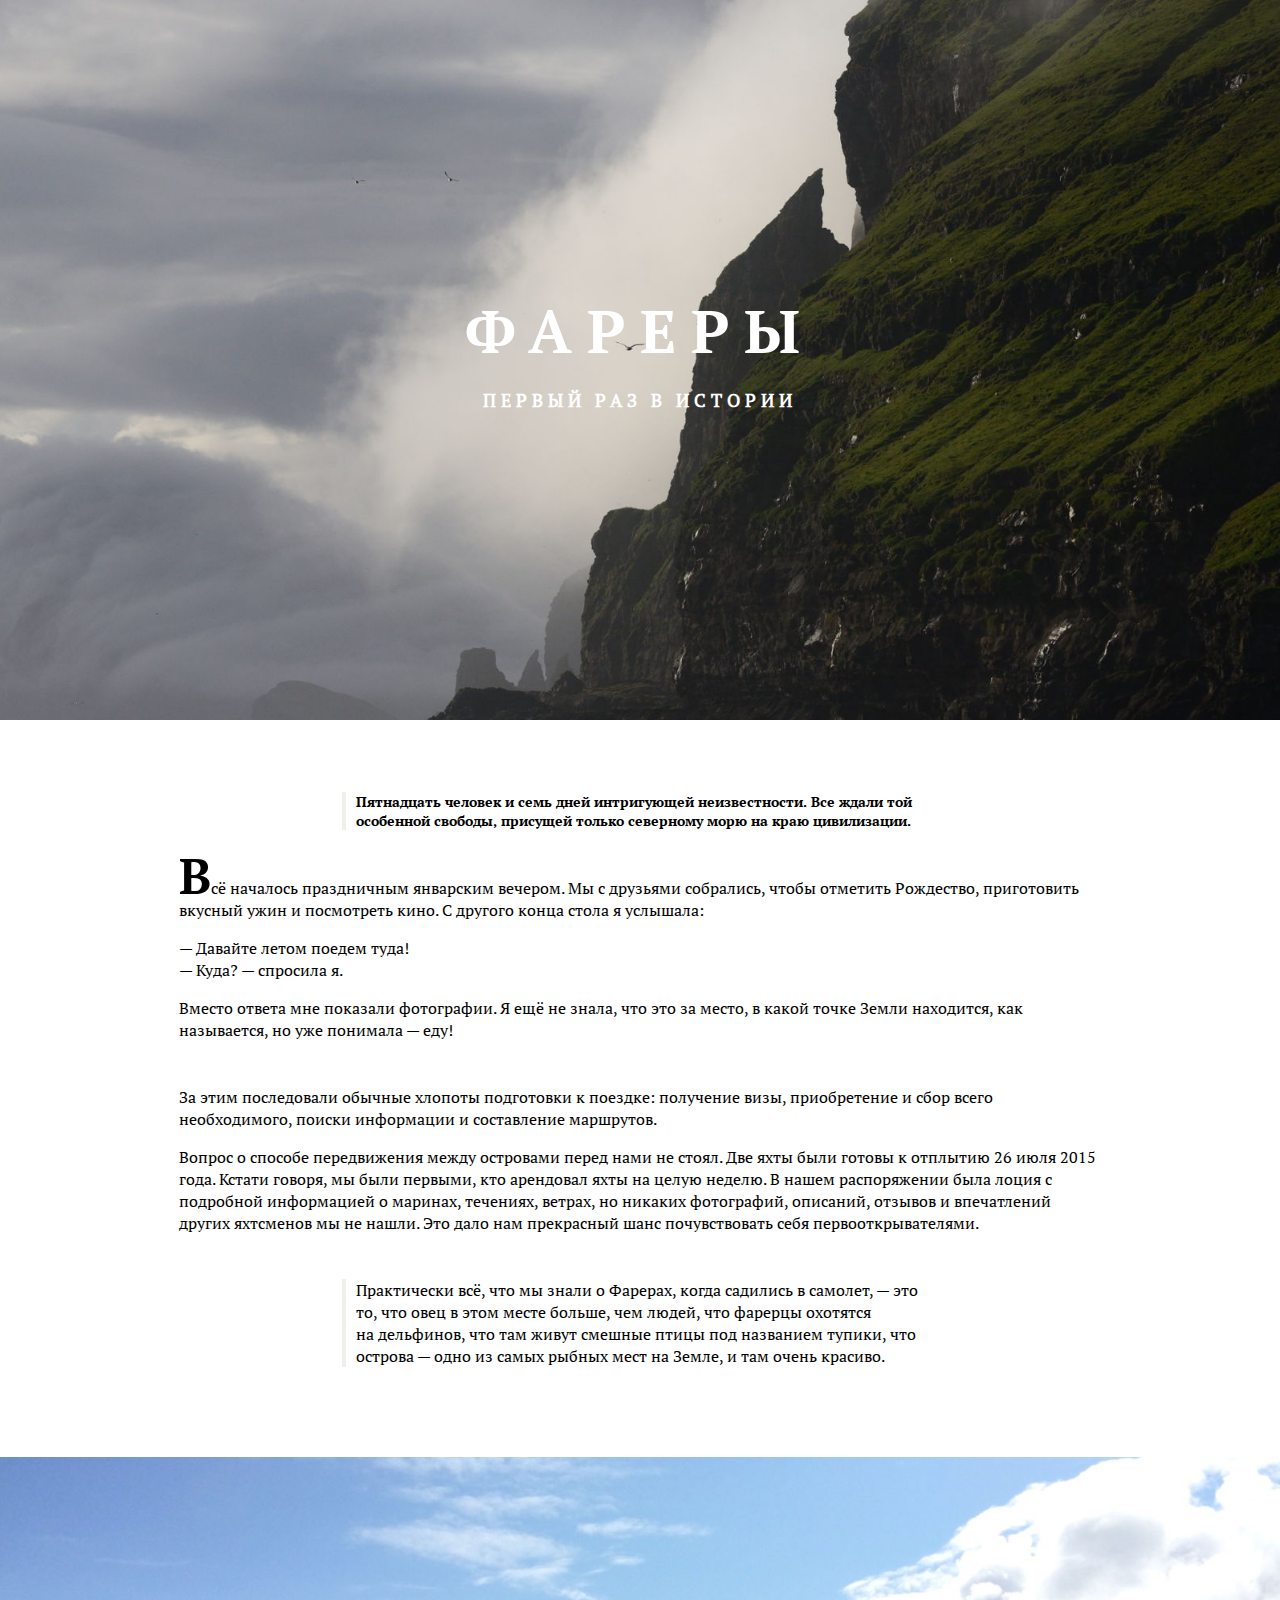
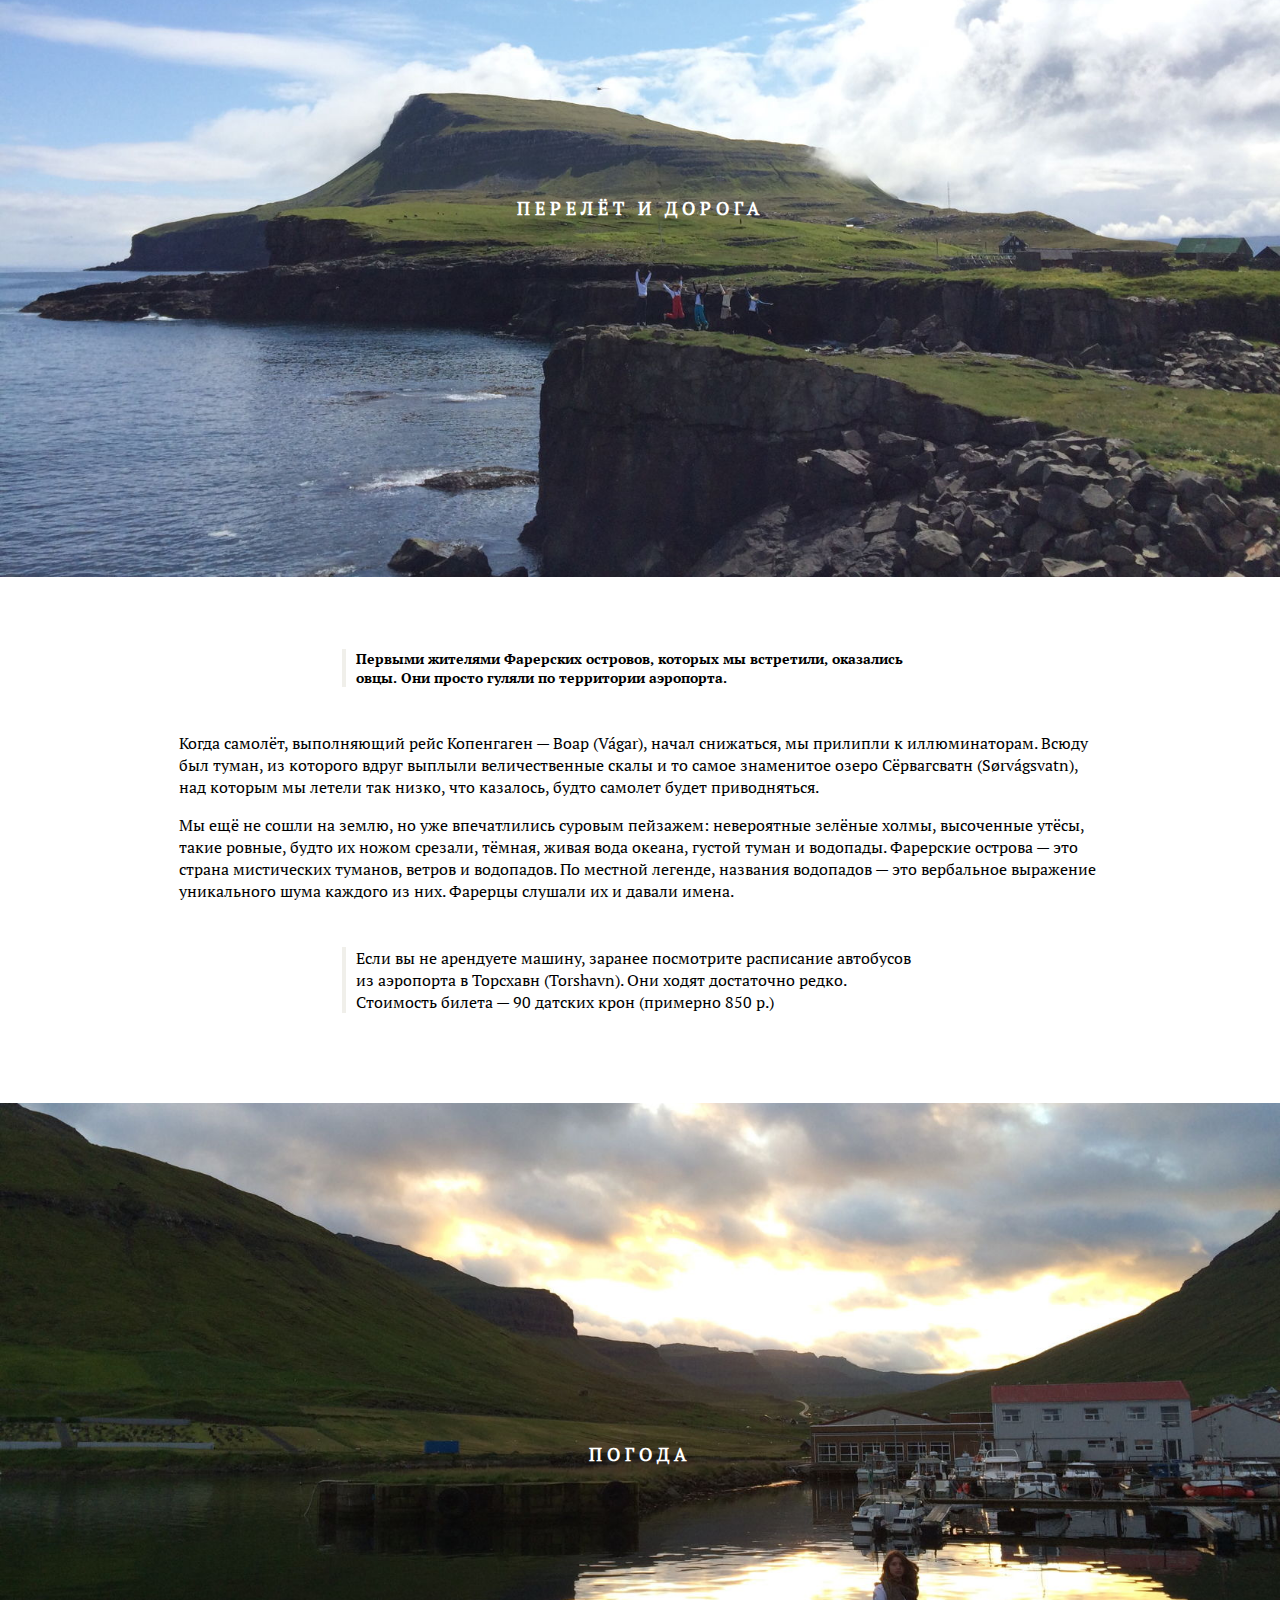
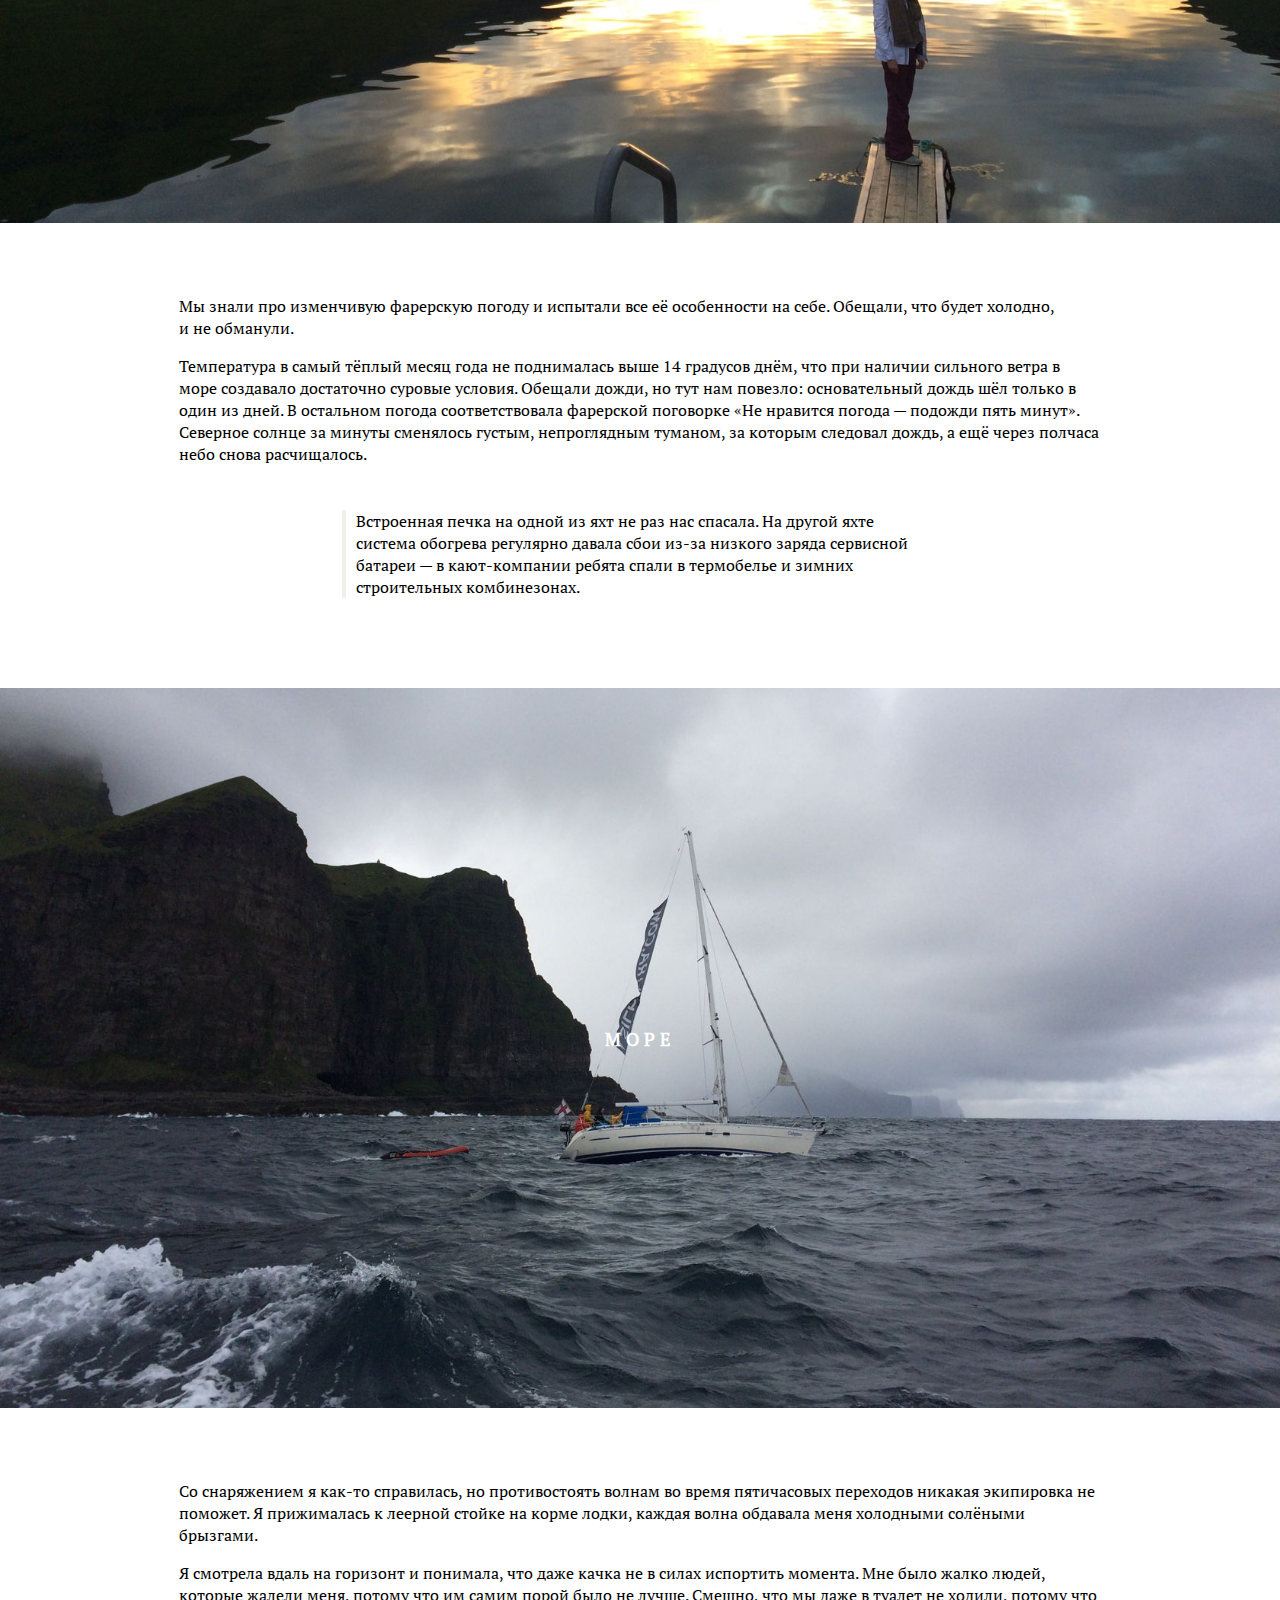
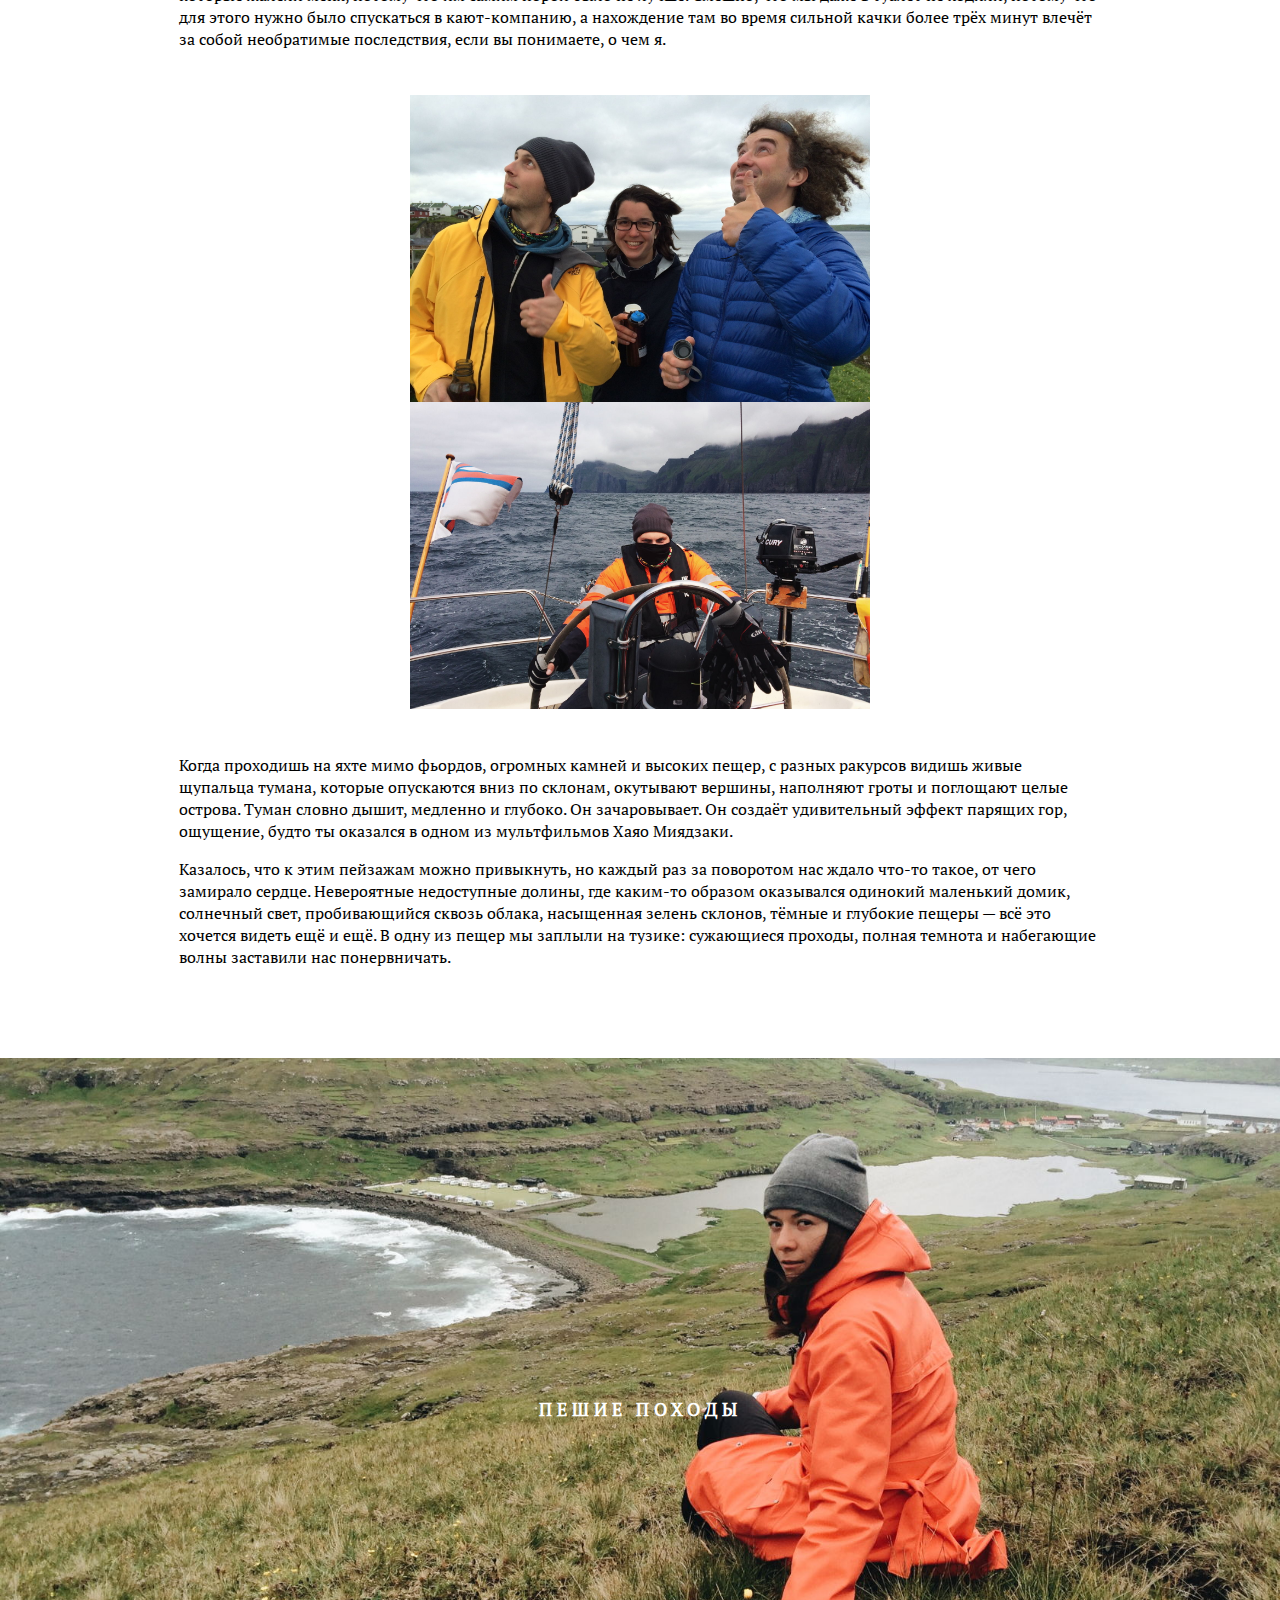
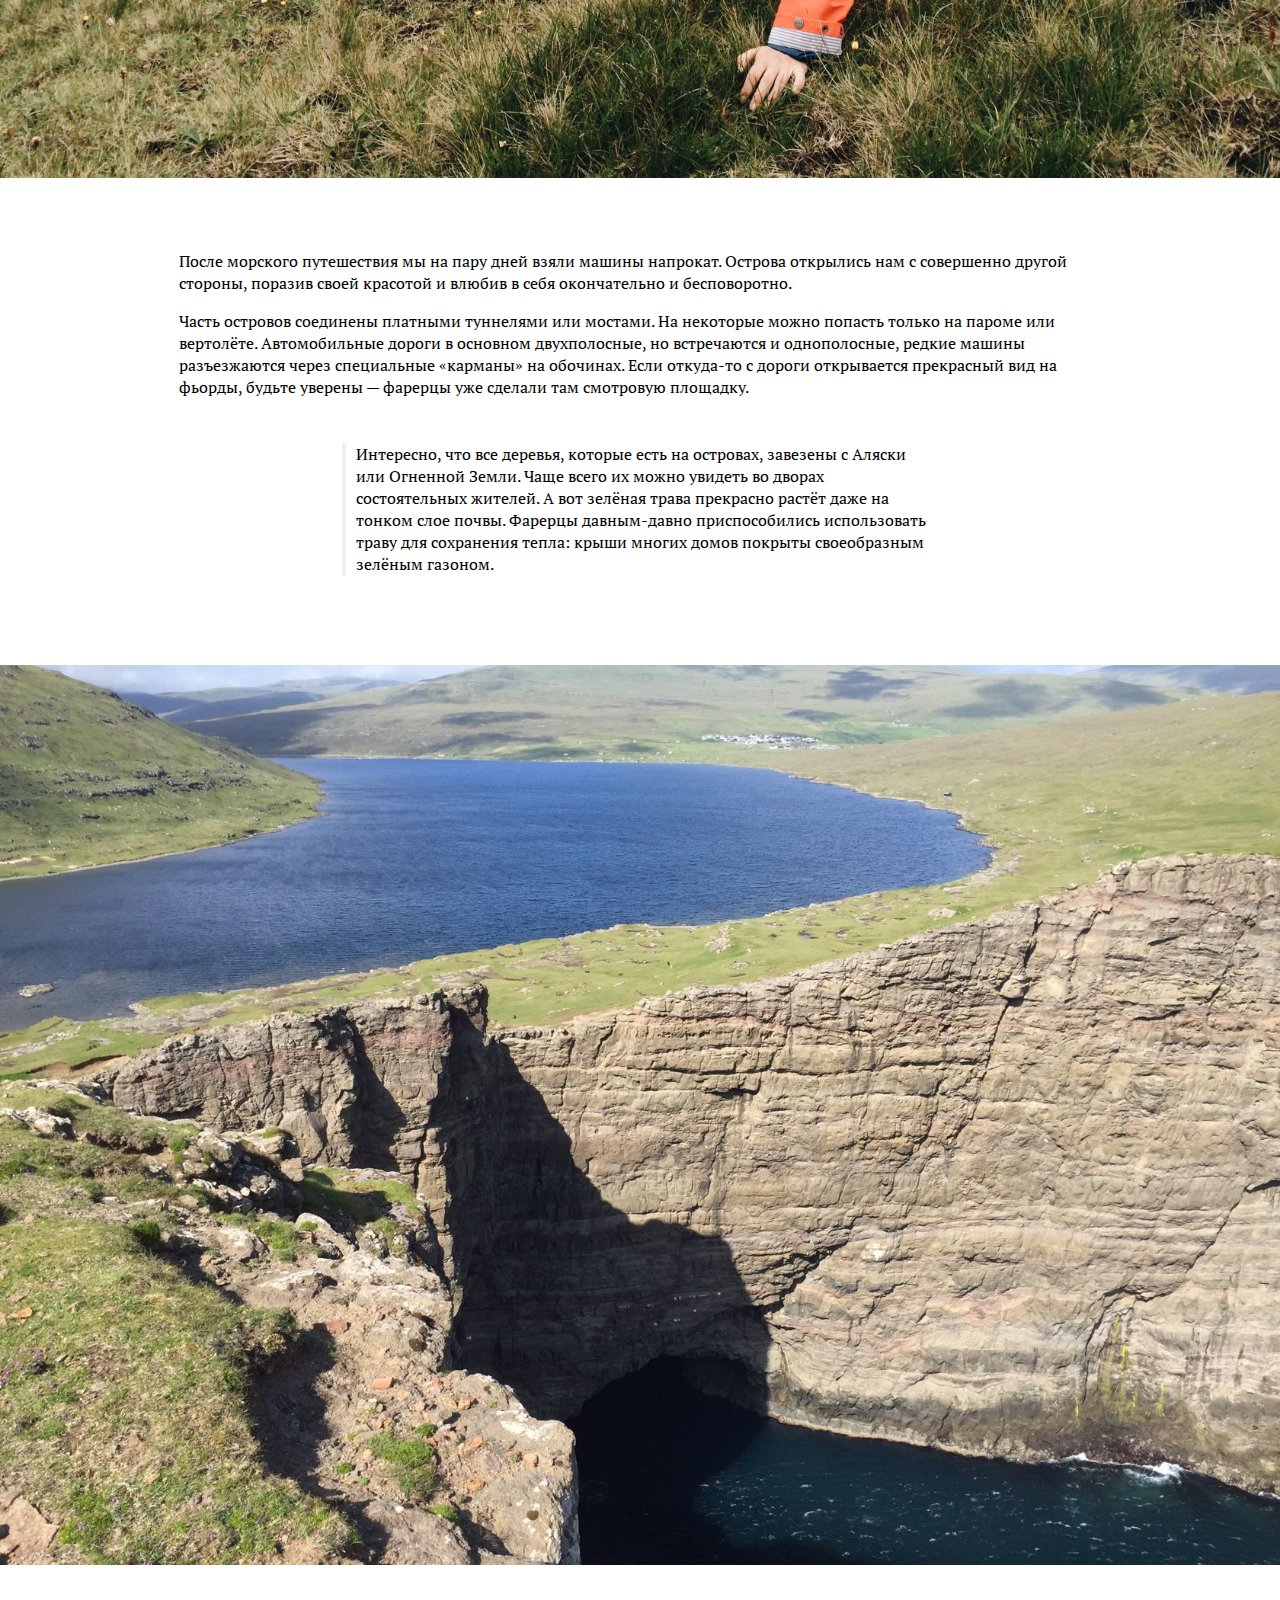
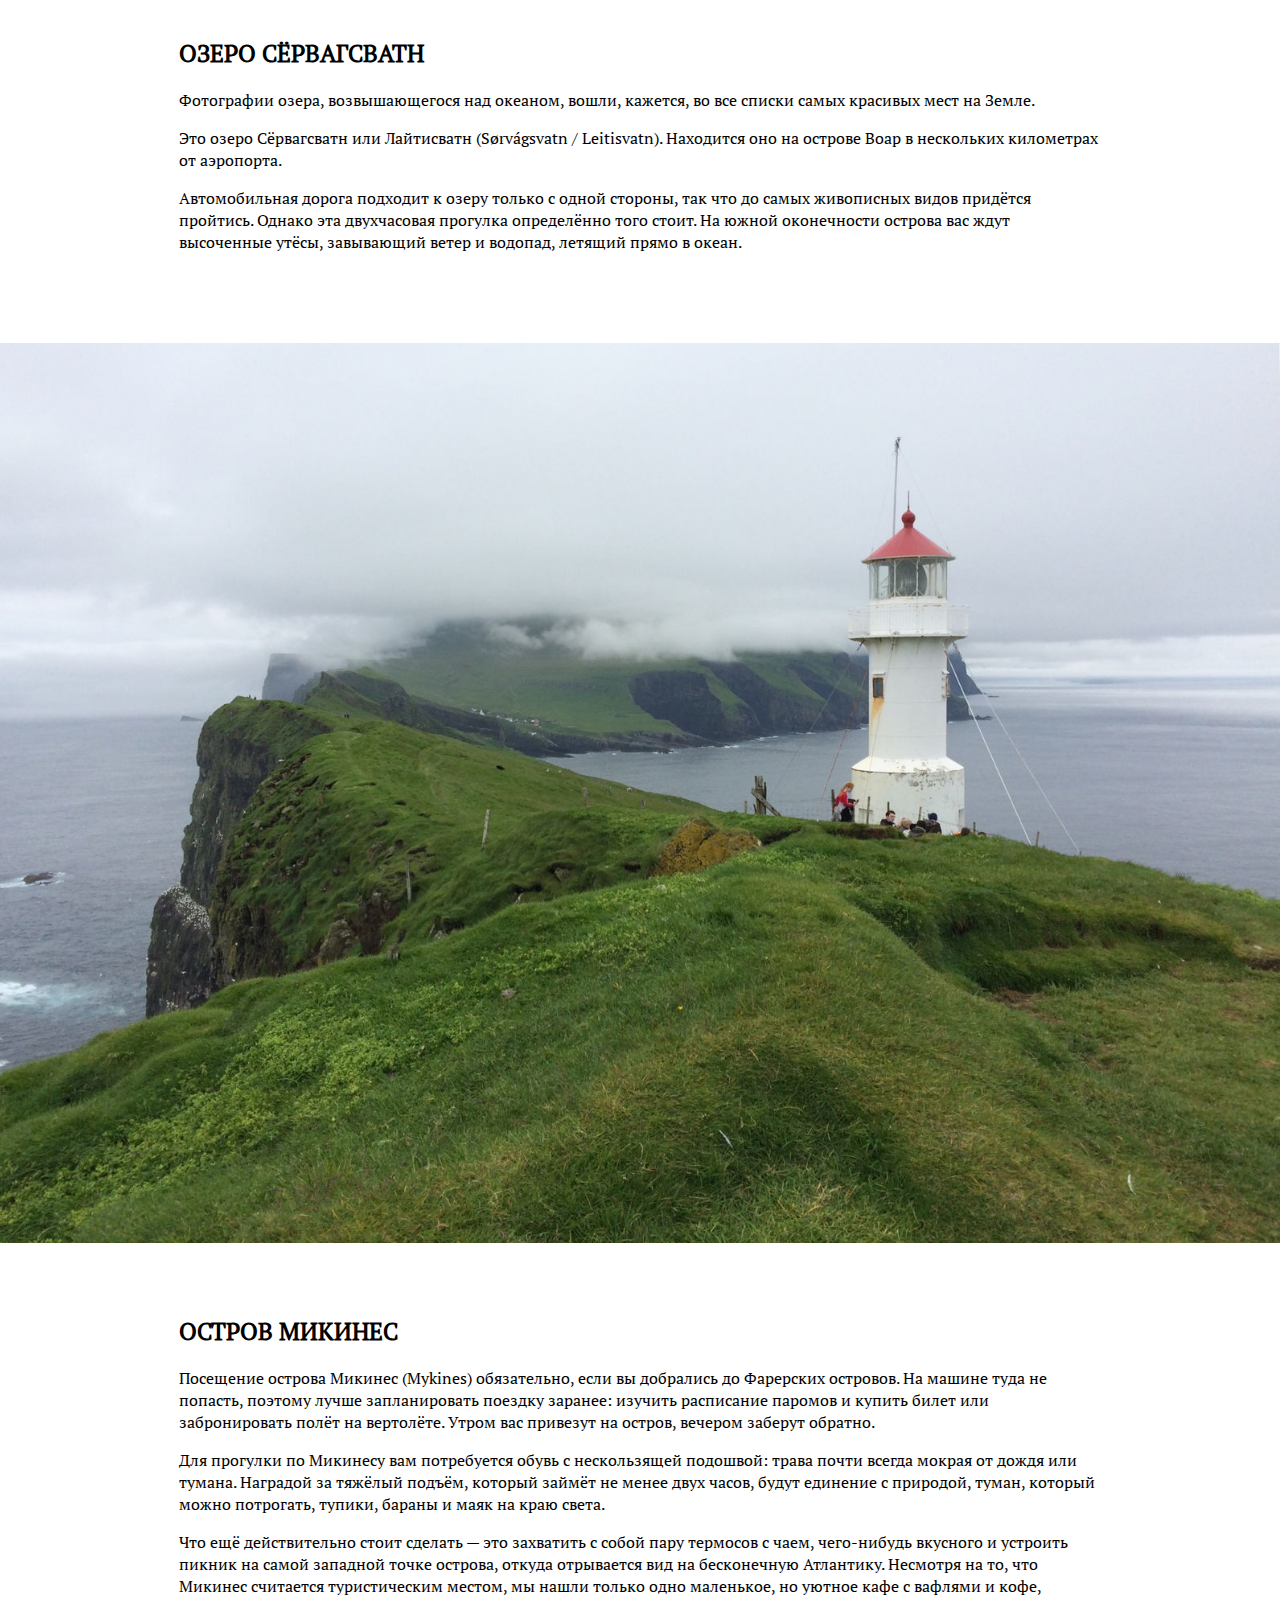
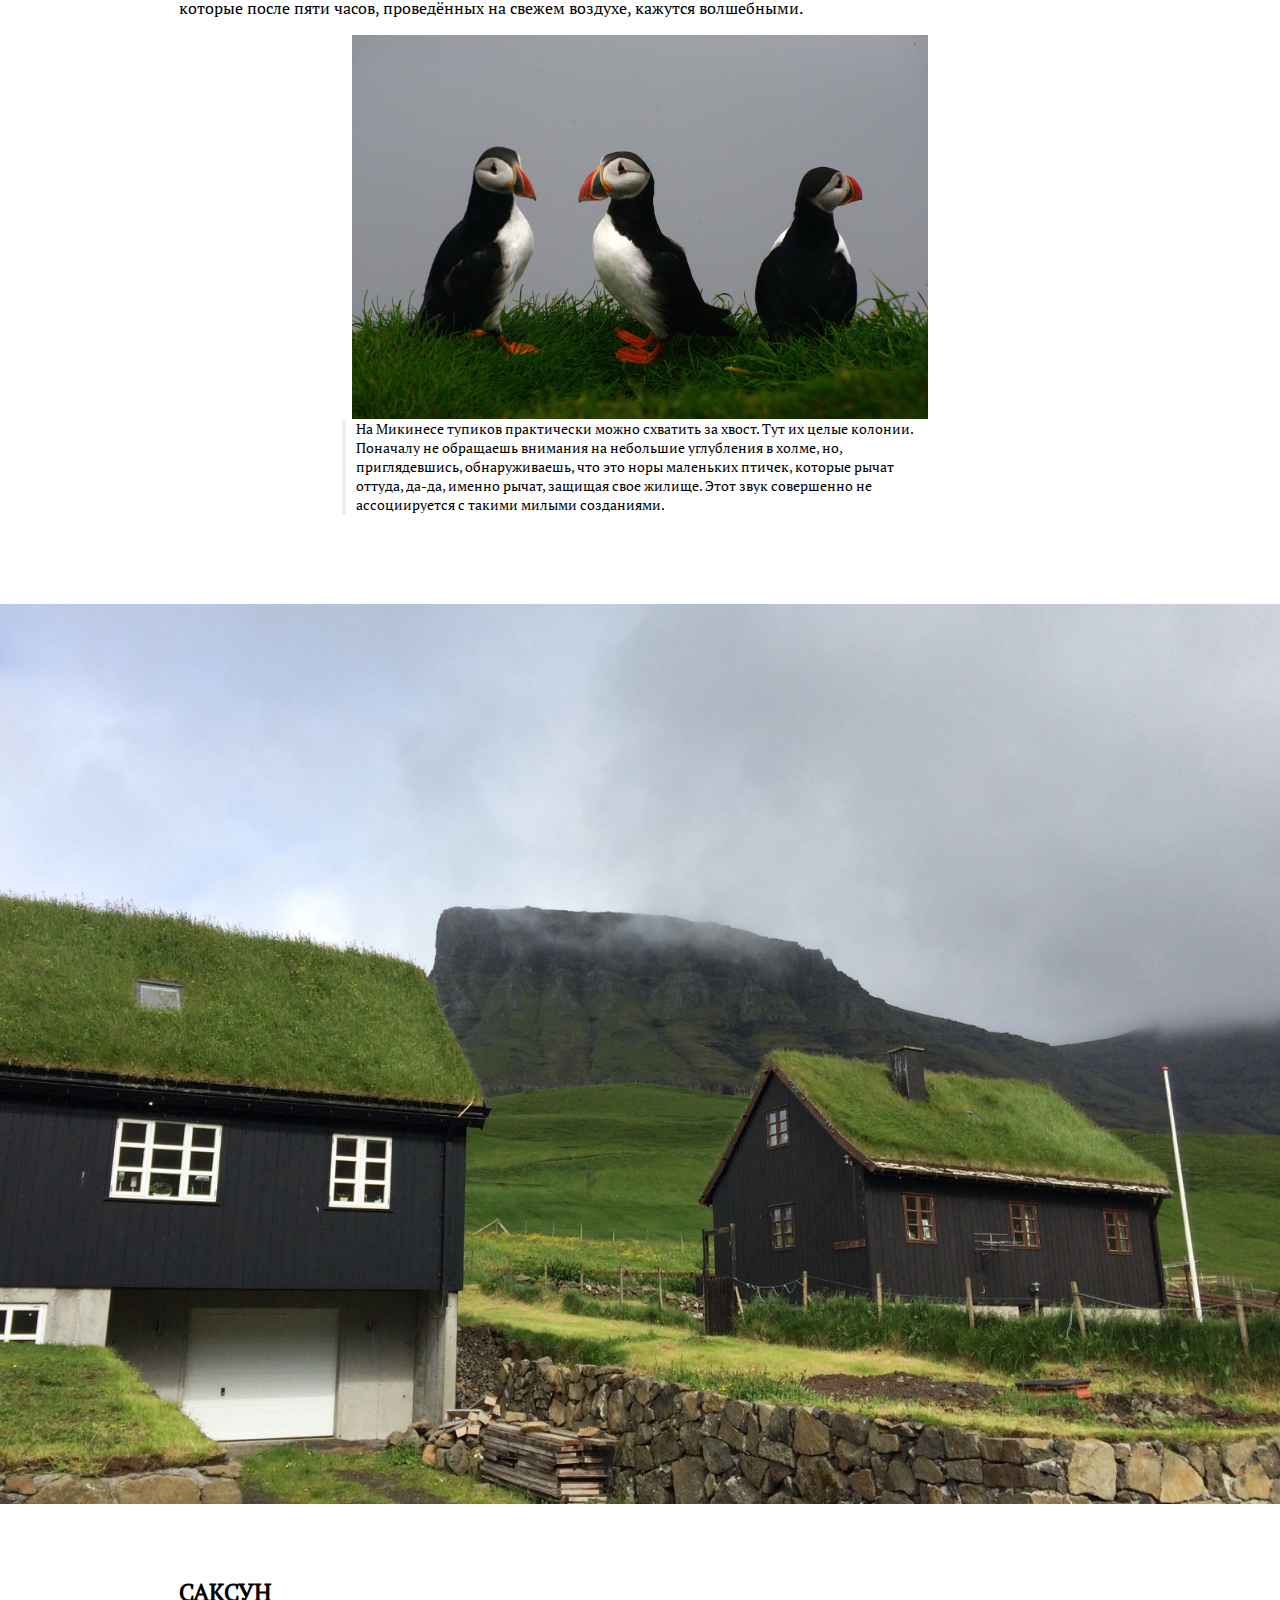
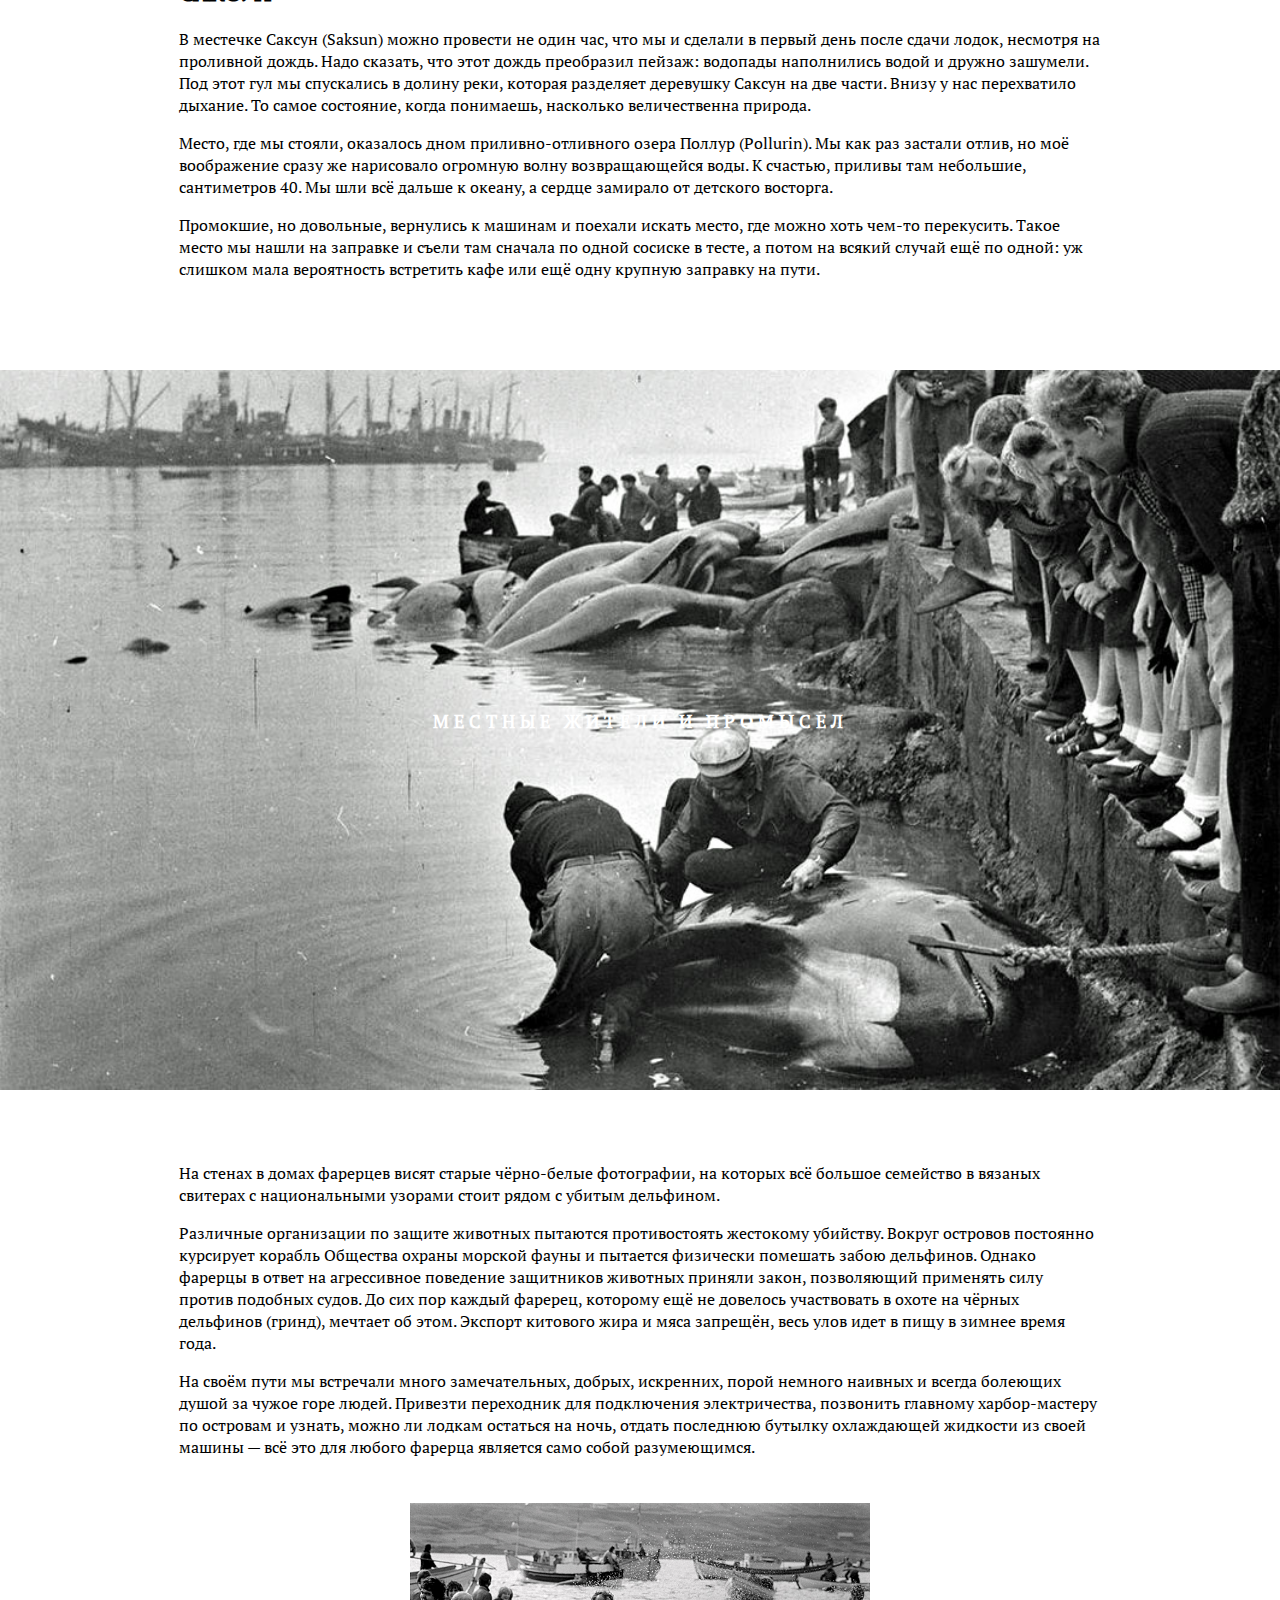
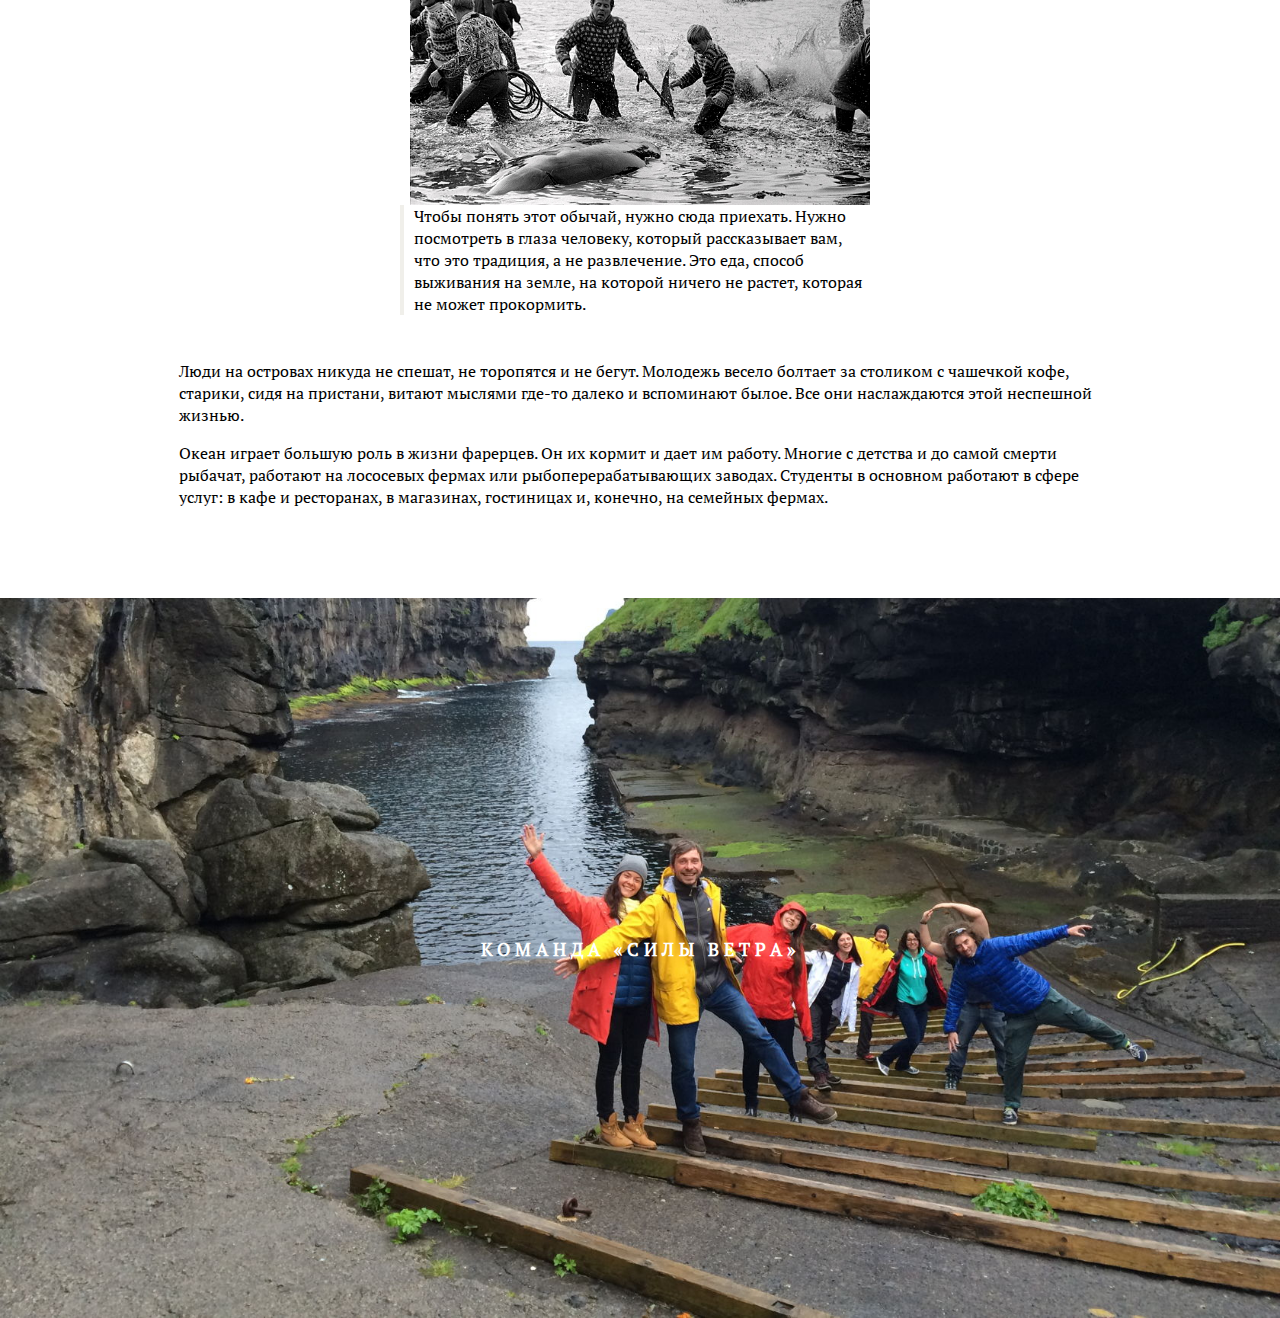
==== commit ececd0f5: "Merge branch 'master' into gh-pages" ====
--- a/index.html
+++ b/index.html
@@ -1,57 +1,369 @@
-<!DOCTYPE html>
-<html lang="en-us">
-  <head>
-    <meta charset="UTF-8">
-    <title>Ht1 by AlexandrAnash</title>
-    <meta name="viewport" content="width=device-width, initial-scale=1">
-    <link rel="stylesheet" type="text/css" href="stylesheets/normalize.css" media="screen">
-    <link href='https://fonts.googleapis.com/css?family=Open+Sans:400,700' rel='stylesheet' type='text/css'>
-    <link rel="stylesheet" type="text/css" href="stylesheets/stylesheet.css" media="screen">
-    <link rel="stylesheet" type="text/css" href="stylesheets/github-light.css" media="screen">
-  </head>
-  <body>
-    <section class="page-header">
-      <h1 class="project-name">Ht1</h1>
-      <h2 class="project-tagline"></h2>
-      <a href="https://github.com/AlexandrAnash/ht1" class="btn">View on GitHub</a>
-      <a href="https://github.com/AlexandrAnash/ht1/zipball/master" class="btn">Download .zip</a>
-      <a href="https://github.com/AlexandrAnash/ht1/tarball/master" class="btn">Download .tar.gz</a>
-    </section>
-
-    <section class="main-content">
-      <h3>
-<a id="welcome-to-github-pages" class="anchor" href="#welcome-to-github-pages" aria-hidden="true"><span aria-hidden="true" class="octicon octicon-link"></span></a>Welcome to GitHub Pages.</h3>
-
-<p>This automatic page generator is the easiest way to create beautiful pages for all of your projects. Author your page content here <a href="https://guides.github.com/features/mastering-markdown/">using GitHub Flavored Markdown</a>, select a template crafted by a designer, and publish. After your page is generated, you can check out the new <code>gh-pages</code> branch locally. If you’re using GitHub Desktop, simply sync your repository and you’ll see the new branch.</p>
-
-<h3>
-<a id="designer-templates" class="anchor" href="#designer-templates" aria-hidden="true"><span aria-hidden="true" class="octicon octicon-link"></span></a>Designer Templates</h3>
-
-<p>We’ve crafted some handsome templates for you to use. Go ahead and click 'Continue to layouts' to browse through them. You can easily go back to edit your page before publishing. After publishing your page, you can revisit the page generator and switch to another theme. Your Page content will be preserved.</p>
-
-<h3>
-<a id="creating-pages-manually" class="anchor" href="#creating-pages-manually" aria-hidden="true"><span aria-hidden="true" class="octicon octicon-link"></span></a>Creating pages manually</h3>
-
-<p>If you prefer to not use the automatic generator, push a branch named <code>gh-pages</code> to your repository to create a page manually. In addition to supporting regular HTML content, GitHub Pages support Jekyll, a simple, blog aware static site generator. Jekyll makes it easy to create site-wide headers and footers without having to copy them across every page. It also offers intelligent blog support and other advanced templating features.</p>
-
-<h3>
-<a id="authors-and-contributors" class="anchor" href="#authors-and-contributors" aria-hidden="true"><span aria-hidden="true" class="octicon octicon-link"></span></a>Authors and Contributors</h3>
-
-<p>You can <a href="https://help.github.com/articles/basic-writing-and-formatting-syntax/#mentioning-users-and-teams" class="user-mention">@mention</a> a GitHub username to generate a link to their profile. The resulting <code>&lt;a&gt;</code> element will link to the contributor’s GitHub Profile. For example: In 2007, Chris Wanstrath (<a href="https://github.com/defunkt" class="user-mention">@defunkt</a>), PJ Hyett (<a href="https://github.com/pjhyett" class="user-mention">@pjhyett</a>), and Tom Preston-Werner (<a href="https://github.com/mojombo" class="user-mention">@mojombo</a>) founded GitHub.</p>
-
-<h3>
-<a id="support-or-contact" class="anchor" href="#support-or-contact" aria-hidden="true"><span aria-hidden="true" class="octicon octicon-link"></span></a>Support or Contact</h3>
-
-<p>Having trouble with Pages? Check out our <a href="https://help.github.com/pages">documentation</a> or <a href="https://github.com/contact">contact support</a> and we’ll help you sort it out.</p>
-
-      <footer class="site-footer">
-        <span class="site-footer-owner"><a href="https://github.com/AlexandrAnash/ht1">Ht1</a> is maintained by <a href="https://github.com/AlexandrAnash">AlexandrAnash</a>.</span>
-
-        <span class="site-footer-credits">This page was generated by <a href="https://pages.github.com">GitHub Pages</a> using the <a href="https://github.com/jasonlong/cayman-theme">Cayman theme</a> by <a href="https://twitter.com/jasonlong">Jason Long</a>.</span>
-      </footer>
-
-    </section>
-
-  
-  </body>
-</html>
+<html><head>
+    <meta charset="utf-8">
+    <link rel="stylesheet" href="articles.css">
+    <meta name="viewport" content="width=device-width">
+    <meta name="robots" content="noindex">
+</head>
+<body>
+    <div class="articles">
+		<div class="article">
+            <div class="article__header ">
+				<div class="article__header-image   image-fixed" style="background-image:url('article-images/article-1__header.jpeg')">
+				</div>
+				<div class="article-header__content">
+					<div class="article-header__middle">
+						<h1 class="article-header__content-firstText">ФАРЕРЫ</h1>  
+						<h3 class="article-header__content-secondText">ПЕРВЫЙ РАЗ В ИСТОРИИ</h3>  
+						<div class="article-header__content-footer">
+							<div class="article-header__content-link">
+								<a href=""></a>
+							</div>  
+							<div class="article-header__content-author"></div>  
+						</div>  
+					</div>
+				</div>
+			</div>
+            <div class="article__context ">
+				<div class="article__text-header hide">
+					<h2>undefined</h2>
+				</div>
+                <div class="article__feature article__feature-top  text-bold  ">
+					<div class="article__feature-text">Пятнадцать человек и семь дней интригующей неизвестности. Все ждали той особенной свободы, присущей только северному морю на краю цивилизации.</div>
+                </div>
+                <div class="article__text upFirstLetter">
+					<p>Всё началось праздничным январским вечером. Мы&nbsp;с&nbsp;друзьями собрались, чтобы отметить Рождество, приготовить вкусный ужин и&nbsp;посмотреть кино. С другого конца стола я услышала:</p><p>— Давайте летом поедем туда!<br>
+            — Куда? — спросила я.</p><p>Вместо ответа мне показали фотографии. Я ещё не знала, что&nbsp;это&nbsp;за&nbsp;место, в какой точке Земли находится, как называется, но&nbsp;уже&nbsp;понимала — еду!</p><div class="article__feature article__feature-center article__feature-center-small"></div><p>За этим последовали обычные хлопоты подготовки к поездке: получение визы, приобретение и сбор всего необходимого, поиски информации и составление маршрутов.</p><p>Вопрос о способе передвижения между островами перед нами не стоял. Две яхты были готовы к отплытию 26 июля 2015 года. Кстати говоря, мы были первыми, кто арендовал яхты на целую неделю. В нашем распоряжении была лоция с подробной информацией о&nbsp;маринах, течениях, ветрах, но никаких фотографий, описаний, отзывов и впечатлений других яхтсменов мы не нашли. Это дало нам прекрасный шанс почувствовать себя первооткрывателями.</p>
+				</div>
+				<div class="article__feature article__feature-top article__feature-top-bottom  text-bold  hide-768">
+					<div class="article__feature-text">Пятнадцать человек и семь дней интригующей неизвестности. Все ждали той особенной свободы, присущей только северному морю на краю цивилизации.</div>
+                </div>
+                <div class="article__feature article__feature-bottom ">
+					<div class="article__feature-text">Практически всё, что мы знали о&nbsp;Фарерах, когда садились в самолет, — это то, что овец в этом месте больше, чем людей, что&nbsp;фарерцы охотятся на&nbsp;дельфинов, что там живут смешные птицы под названием тупики, что острова — одно из самых рыбных мест на Земле, и&nbsp;там очень красиво.</div>
+                </div>
+            </div>
+        </div>
+    
+		<div class="article">
+            <div class="article__header ">
+				<div class="article__header-image   " style="background-image:url('article-images/article-2__header.jpeg')">
+				</div>
+				<div class="article-header__content">
+					<div class="article-header__middle">
+						<h1 class="article-header__content-firstText"></h1>  
+						<h3 class="article-header__content-secondText">ПЕРЕЛЁТ И&nbsp;ДОРОГА</h3>  
+						<div class="article-header__content-footer">
+							<div class="article-header__content-link">
+								<a href=""></a>
+							</div>  
+							<div class="article-header__content-author"></div>  
+						</div>  
+					</div>
+				</div>
+			</div>
+            <div class="article__context ">
+				<div class="article__text-header hide">
+					<h2>undefined</h2>
+				</div>
+                <div class="article__feature article__feature-top  text-bold  ">
+					<div class="article__feature-text">Первыми жителями Фарерских островов, которых мы встретили, оказались овцы. Они просто гуляли по&nbsp;территории аэропорта.</div>
+                </div>
+                <div class="article__text ">
+					<p>Когда самолёт, выполняющий рейс Копенгаген — Воар (Vágar), начал снижаться, мы прилипли к иллюминаторам. Всюду был туман, из которого вдруг выплыли величественные скалы и то самое знаменитое озеро Сёрвагсватн (Sørvágsvatn), над которым мы летели так низко, что казалось, будто самолет будет приводняться.</p><p>Мы ещё не&nbsp;сошли на землю, но уже впечатлились суровым пейзажем: невероятные зелёные холмы, высоченные утёсы, такие ровные, будто их ножом срезали, тёмная, живая вода океана, густой туман и водопады. Фарерские острова — это страна мистических туманов, ветров и водопадов. По местной легенде, названия водопадов — это вербальное выражение уникального шума каждого из них. Фарерцы слушали их и&nbsp;давали имена.</p>
+				</div>
+				<div class="article__feature article__feature-top article__feature-top-bottom  text-bold  hide-768">
+					<div class="article__feature-text">Первыми жителями Фарерских островов, которых мы встретили, оказались овцы. Они просто гуляли по&nbsp;территории аэропорта.</div>
+                </div>
+                <div class="article__feature article__feature-bottom ">
+					<div class="article__feature-text">Если вы не арендуете машину, заранее посмотрите расписание автобусов из аэропорта в Торсхавн (Torshavn). Они ходят достаточно редко. Стоимость билета — 90&nbsp;датских крон (примерно 850&nbsp;р.)</div>
+                </div>
+            </div>
+        </div>
+    
+		<div class="article">
+            <div class="article__header ">
+				<div class="article__header-image   " style="background-image:url('article-images/article-3__header.jpeg')">
+				</div>
+				<div class="article-header__content">
+					<div class="article-header__middle">
+						<h1 class="article-header__content-firstText"></h1>  
+						<h3 class="article-header__content-secondText">ПОГОДА</h3>  
+						<div class="article-header__content-footer">
+							<div class="article-header__content-link">
+								<a href=""></a>
+							</div>  
+							<div class="article-header__content-author"></div>  
+						</div>  
+					</div>
+				</div>
+			</div>
+            <div class="article__context ">
+				<div class="article__text-header hide">
+					<h2>undefined</h2>
+				</div>
+                <div class="article__feature article__feature-top   ">
+					
+                </div>
+                <div class="article__text ">
+					<p>Мы знали про изменчивую фарерскую погоду и испытали все её особенности на себе. Обещали, что будет холодно, и&nbsp;не&nbsp;обманули.</p><p>Температура в самый тёплый месяц года не поднималась выше 14 градусов днём, что при наличии сильного ветра в море создавало достаточно суровые условия. Обещали дожди, но тут нам повезло: основательный дождь шёл только в один из дней. В остальном погода соответствовала фарерской поговорке «Не нравится погода — подожди пять минут». Северное солнце за минуты сменялось густым, непроглядным туманом, за которым следовал дождь, а ещё через полчаса небо снова расчищалось.</p>
+				</div>
+				<div class="article__feature article__feature-top article__feature-top-bottom   hide-768">
+					
+                </div>
+                <div class="article__feature article__feature-bottom ">
+					<div class="article__feature-text">Встроенная печка на одной из яхт не раз нас спасала. На другой яхте система обогрева регулярно давала сбои из-за низкого заряда сервисной батареи — в кают-компании ребята спали в термобелье и зимних строительных комбинезонах.</div>
+                </div>
+            </div>
+        </div>
+    
+		<div class="article">
+            <div class="article__header ">
+				<div class="article__header-image   " style="background-image:url('article-images/article-4__header.jpeg')">
+				</div>
+				<div class="article-header__content">
+					<div class="article-header__middle">
+						<h1 class="article-header__content-firstText"></h1>  
+						<h3 class="article-header__content-secondText">МОРЕ</h3>  
+						<div class="article-header__content-footer">
+							<div class="article-header__content-link">
+								<a href=""></a>
+							</div>  
+							<div class="article-header__content-author"></div>  
+						</div>  
+					</div>
+				</div>
+			</div>
+            <div class="article__context ">
+				<div class="article__text-header hide">
+					<h2>undefined</h2>
+				</div>
+                <div class="article__feature article__feature-top   hide-768 ">
+					<img class="article__feature-image" srcset="article-images/article-4__featureTop-1.jpeg"><img class="article__feature-image" srcset="article-images/article-4__featureTop-2.jpeg">
+                </div>
+                <div class="article__text ">
+					<p>Со снаряжением я как-то справилась, но противостоять волнам во время пятичасовых переходов никакая экипировка не поможет. Я прижималась к леерной стойке на корме лодки, каждая волна обдавала меня холодными солёными брызгами.</p><p>Я смотрела вдаль на горизонт и понимала, что даже качка не в силах испортить момента. Мне было жалко людей, которые жалели меня, потому что им самим порой было не лучше. Смешно, что мы даже в туалет не ходили, потому что для этого нужно было спускаться в кают-компанию, а нахождение там во время сильной качки более трёх минут влечёт за собой необратимые последствия, если вы понимаете, о чем я.</p><div class="article__feature article__feature-center article__feature-center-small"><img class="article__feature-image" srcset="article-images/article-4__featureTop-1.jpeg"><img class="article__feature-image" srcset="article-images/article-4__featureTop-2.jpeg"></div><p>Когда проходишь на яхте мимо фьордов, огромных камней и высоких пещер, с разных ракурсов видишь живые щупальца тумана, которые опускаются вниз по склонам, окутывают вершины, наполняют гроты и поглощают целые острова. Туман словно дышит, медленно и глубоко. Он зачаровывает. Он создаёт удивительный эффект парящих гор, ощущение, будто ты оказался в одном из мультфильмов Хаяо Миядзаки.</p><p>Казалось, что к этим пейзажам можно привыкнуть, но каждый раз за поворотом нас ждало что-то такое, от чего замирало сердце. Невероятные недоступные долины, где каким-то образом оказывался одинокий маленький домик, солнечный свет, пробивающийся сквозь облака, насыщенная зелень склонов, тёмные и глубокие пещеры — всё это хочется видеть ещё и ещё. В одну из пещер мы заплыли на тузике: сужающиеся проходы, полная темнота и набегающие волны заставили нас понервничать.</p>
+				</div>
+				<div class="article__feature article__feature-top article__feature-top-bottom   hide-768 hide-768">
+					<img class="article__feature-image" srcset="article-images/article-4__featureTop-1.jpeg"><img class="article__feature-image" srcset="article-images/article-4__featureTop-2.jpeg">
+                </div>
+                <div class="article__feature article__feature-bottom  hide-768">
+					<div class="article__feature-text">Меня удивил и поразил океан. Его воды полны невидимой жизни и силы. Иногда становилось не по себе от&nbsp;ощущения, что мы здесь с ним один на&nbsp;один.</div>
+                </div>
+            </div>
+        </div>
+    
+		<div class="article">
+            <div class="article__header ">
+				<div class="article__header-image   " style="background-image:url('article-images/article-5__header.jpeg')">
+				</div>
+				<div class="article-header__content">
+					<div class="article-header__middle">
+						<h1 class="article-header__content-firstText"></h1>  
+						<h3 class="article-header__content-secondText">ПЕШИЕ ПОХОДЫ</h3>  
+						<div class="article-header__content-footer">
+							<div class="article-header__content-link">
+								<a href=""></a>
+							</div>  
+							<div class="article-header__content-author"></div>  
+						</div>  
+					</div>
+				</div>
+			</div>
+            <div class="article__context ">
+				<div class="article__text-header hide">
+					<h2>undefined</h2>
+				</div>
+                <div class="article__feature article__feature-top   ">
+					
+                </div>
+                <div class="article__text ">
+					<p>После морского путешествия мы на пару дней взяли машины напрокат. Острова открылись нам с совершенно другой стороны, поразив своей красотой и влюбив в себя окончательно и бесповоротно.</p><p>Часть островов соединены платными туннелями или мостами. На некоторые можно попасть только на пароме или вертолёте. Автомобильные дороги в основном двухполосные, но встречаются и однополосные, редкие машины разъезжаются через специальные «карманы» на обочинах. Если откуда-то с дороги открывается прекрасный вид на фьорды, будьте уверены — фарерцы уже сделали там смотровую площадку.</p>
+				</div>
+				<div class="article__feature article__feature-top article__feature-top-bottom   hide-768">
+					
+                </div>
+                <div class="article__feature article__feature-bottom ">
+					<div class="article__feature-text">Интересно, что все деревья, которые есть на островах, завезены с Аляски или Огненной Земли. Чаще всего их можно увидеть во дворах состоятельных жителей. А вот зелёная трава прекрасно растёт даже на тонком слое почвы. Фарерцы давным-давно приспособились использовать траву для сохранения тепла: крыши многих домов покрыты своеобразным зелёным газоном.</div>
+                </div>
+            </div>
+        </div>
+    
+		<div class="article">
+            <div class="article__header article__header-w100">
+				<div class="article__header-image  article__header-w100 " style="background-image:url('article-images/article-6__header.jpeg')">
+				</div>
+				<div class="article-header__content">
+					<div class="article-header__middle">
+						<h1 class="article-header__content-firstText"></h1>  
+						<h3 class="article-header__content-secondText"></h3>  
+						<div class="article-header__content-footer">
+							<div class="article-header__content-link">
+								<a href=""></a>
+							</div>  
+							<div class="article-header__content-author"></div>  
+						</div>  
+					</div>
+				</div>
+			</div>
+            <div class="article__context ">
+				<div class="article__text-header ">
+					<h2>ОЗЕРО СЁРВАГСВАТН</h2>
+				</div>
+                <div class="article__feature article__feature-top   hide-768">
+					
+                </div>
+                <div class="article__text ">
+					<p>Фотографии озера, возвышающегося над океаном, вошли, кажется, во все списки самых красивых мест на Земле.</p><p>Это озеро Сёрвагсватн или Лайтисватн (Sørvágsvatn / Leitisvatn). Находится оно на острове Воар в нескольких километрах от аэропорта.</p><p>Автомобильная дорога подходит к озеру только с одной стороны, так что до самых живописных видов придётся пройтись. Однако эта двухчасовая прогулка определённо того стоит. На южной оконечности острова вас ждут высоченные утёсы, завывающий ветер и водопад, летящий прямо в океан.</p>
+				</div>
+				<div class="article__feature article__feature-top article__feature-top-bottom   ">
+					
+                </div>
+                <div class="article__feature article__feature-bottom ">
+					
+                </div>
+            </div>
+        </div>
+    
+		<div class="article">
+            <div class="article__header article__header-w100">
+				<div class="article__header-image  article__header-w100 " style="background-image:url('article-images/article-7__header.jpeg')">
+				</div>
+				<div class="article-header__content">
+					<div class="article-header__middle">
+						<h1 class="article-header__content-firstText"></h1>  
+						<h3 class="article-header__content-secondText"></h3>  
+						<div class="article-header__content-footer">
+							<div class="article-header__content-link">
+								<a href=""></a>
+							</div>  
+							<div class="article-header__content-author"></div>  
+						</div>  
+					</div>
+				</div>
+			</div>
+            <div class="article__context ">
+				<div class="article__text-header ">
+					<h2>ОСТРОВ МИКИНЕС</h2>
+				</div>
+                <div class="article__feature article__feature-top  text-small  hide-768">
+					<img class="article__feature-image" srcset="article-images/article-7__featureTop-1.jpeg"><div class="article__feature-text">На Микинесе тупиков практически можно схватить за хвост. Тут их целые колонии. Поначалу не обращаешь внимания на небольшие углубления в холме, но, приглядевшись, обнаруживаешь, что это норы маленьких птичек, которые рычат оттуда, да-да, именно рычат, защищая свое жилище. Этот звук совершенно не ассоциируется с такими милыми созданиями.</div>
+                </div>
+                <div class="article__text ">
+					<p>Посещение острова Микинес (Mykines) обязательно, если вы добрались до Фарерских островов. На машине туда не попасть, поэтому лучше запланировать поездку заранее: изучить расписание паромов и купить билет или забронировать полёт на вертолёте. Утром вас привезут на остров, вечером заберут обратно.</p><p>Для прогулки по Микинесу вам потребуется обувь с нескользящей подошвой: трава почти всегда мокрая от дождя или тумана. Наградой за тяжёлый подъём, который займёт не менее двух часов, будут единение с природой, туман, который можно потрогать, тупики, бараны и маяк на краю света.</p><p>Что ещё действительно стоит сделать — это захватить с собой пару термосов с чаем, чего-нибудь вкусного и устроить пикник на самой западной точке острова, откуда отрывается вид на бесконечную Атлантику. Несмотря на то, что Микинес считается туристическим местом, мы нашли только одно маленькое, но уютное кафе с вафлями и кофе, которые после пяти часов, проведённых на свежем воздухе, кажутся волшебными.</p>
+				</div>
+				<div class="article__feature article__feature-top article__feature-top-bottom  text-small  ">
+					<img class="article__feature-image" srcset="article-images/article-7__featureTop-1.jpeg"><div class="article__feature-text">На Микинесе тупиков практически можно схватить за хвост. Тут их целые колонии. Поначалу не обращаешь внимания на небольшие углубления в холме, но, приглядевшись, обнаруживаешь, что это норы маленьких птичек, которые рычат оттуда, да-да, именно рычат, защищая свое жилище. Этот звук совершенно не ассоциируется с такими милыми созданиями.</div>
+                </div>
+                <div class="article__feature article__feature-bottom ">
+					
+                </div>
+            </div>
+        </div>
+    
+		<div class="article">
+            <div class="article__header article__header-w100">
+				<div class="article__header-image  article__header-w100 " style="background-image:url('article-images/article-8__header.jpeg')">
+				</div>
+				<div class="article-header__content">
+					<div class="article-header__middle">
+						<h1 class="article-header__content-firstText"></h1>  
+						<h3 class="article-header__content-secondText"></h3>  
+						<div class="article-header__content-footer">
+							<div class="article-header__content-link">
+								<a href=""></a>
+							</div>  
+							<div class="article-header__content-author"></div>  
+						</div>  
+					</div>
+				</div>
+			</div>
+            <div class="article__context ">
+				<div class="article__text-header ">
+					<h2>САКСУН</h2>
+				</div>
+                <div class="article__feature article__feature-top   hide-768">
+					
+                </div>
+                <div class="article__text ">
+					<p>В местечке Саксун (Saksun) можно провести не один час, что мы и сделали в первый день после сдачи лодок, несмотря на проливной дождь. Надо сказать, что этот дождь преобразил пейзаж: водопады наполнились водой и дружно зашумели. Под этот гул мы спускались в долину реки, которая разделяет деревушку Саксун на две части. Внизу у нас перехватило дыхание. То самое состояние, когда понимаешь, насколько величественна природа.</p><p>Место, где мы стояли, оказалось дном приливно-отливного озера Поллур (Pollurin). Мы как раз застали отлив, но моё воображение сразу же нарисовало огромную волну возвращающейся воды. К счастью, приливы там небольшие, сантиметров 40. Мы шли всё дальше к океану, а сердце замирало от детского восторга.</p><p>Промокшие, но довольные, вернулись к машинам и поехали искать место, где можно хоть чем-то перекусить. Такое место мы нашли на заправке и съели там сначала по одной сосиске в тесте, а потом на всякий случай ещё по одной: уж слишком мала вероятность встретить кафе или ещё одну крупную заправку на пути.</p>
+				</div>
+				<div class="article__feature article__feature-top article__feature-top-bottom   ">
+					
+                </div>
+                <div class="article__feature article__feature-bottom ">
+					
+                </div>
+            </div>
+        </div>
+    
+		<div class="article">
+            <div class="article__header ">
+				<div class="article__header-image   " style="background-image:url('article-images/article-9__header.jpeg')">
+				</div>
+				<div class="article-header__content">
+					<div class="article-header__middle">
+						<h1 class="article-header__content-firstText"></h1>  
+						<h3 class="article-header__content-secondText">МЕСТНЫЕ ЖИТЕЛИ И ПРОМЫСЕЛ</h3>  
+						<div class="article-header__content-footer">
+							<div class="article-header__content-link">
+								<a href=""></a>
+							</div>  
+							<div class="article-header__content-author"></div>  
+						</div>  
+					</div>
+				</div>
+			</div>
+            <div class="article__context ">
+				<div class="article__text-header hide">
+					<h2></h2>
+				</div>
+                <div class="article__feature article__feature-top  text-small  hide-768 ">
+					<img class="article__feature-image" srcset="article-images/article-9__featureTop-1.jpeg"><div class="article__feature-text">Чтобы понять этот обычай, нужно сюда приехать. Нужно посмотреть в глаза человеку, который рассказывает вам, что это традиция, а не развлечение. Это еда, способ выживания на земле, на которой ничего не растет, которая не может прокормить.</div>
+                </div>
+                <div class="article__text ">
+					<p>На стенах в домах фарерцев висят старые чёрно-белые фотографии, на которых всё большое семейство в вязаных свитерах с национальными узорами стоит рядом с убитым дельфином.</p><p>Различные организации по защите животных пытаются противостоять жестокому убийству. Вокруг островов постоянно курсирует корабль Общества охраны морской фауны и пытается физически помешать забою дельфинов. Однако фарерцы в ответ на агрессивное поведение защитников животных приняли закон, позволяющий применять силу против подобных судов. До сих пор каждый фаререц, которому ещё не довелось участвовать в охоте на чёрных дельфинов (гринд), мечтает об этом. Экспорт китового жира и мяса запрещён, весь улов идет в пищу в зимнее время года.</p><p>На своём пути мы встречали много замечательных, добрых, искренних, порой немного наивных и всегда болеющих душой за чужое горе людей. Привезти переходник для подключения электричества, позвонить главному харбор-мастеру по островам и узнать, можно ли лодкам остаться на ночь, отдать последнюю бутылку охлаждающей жидкости из своей машины — всё это для любого фарерца является само собой разумеющимся.</p><div class="article__feature article__feature-center article__feature-center-small"><img class="article__feature-image" srcset="article-images/article-9__featureTop-1.jpeg"><div class="article__feature-text">Чтобы понять этот обычай, нужно сюда приехать. Нужно посмотреть в глаза человеку, который рассказывает вам, что это традиция, а не развлечение. Это еда, способ выживания на земле, на которой ничего не растет, которая не может прокормить.</div></div><p>Люди на островах никуда не спешат, не торопятся и не бегут. Молодежь весело болтает за столиком с чашечкой кофе, старики, сидя на пристани, витают мыслями где-то далеко и вспоминают былое. Все они наслаждаются этой неспешной жизнью.</p><p>Океан играет большую роль в жизни фарерцев. Он их кормит и дает им работу. Многие с детства и до самой смерти рыбачат, работают на лососевых фермах или рыбоперерабатывающих заводах. Студенты в основном работают в сфере услуг: в кафе и ресторанах, в магазинах, гостиницах и, конечно, на семейных фермах.</p>
+				</div>
+				<div class="article__feature article__feature-top article__feature-top-bottom  text-small  hide-768 hide-768">
+					<img class="article__feature-image" srcset="article-images/article-9__featureTop-1.jpeg"><div class="article__feature-text">Чтобы понять этот обычай, нужно сюда приехать. Нужно посмотреть в глаза человеку, который рассказывает вам, что это традиция, а не развлечение. Это еда, способ выживания на земле, на которой ничего не растет, которая не может прокормить.</div>
+                </div>
+                <div class="article__feature article__feature-bottom  hide-768">
+					<div class="article__feature-text">Фарерцы — удивительные, волшебные люди. Они не знают обмана, не понимают сарказма. Их дома, как и сердца, всегда открыты.</div>
+                </div>
+            </div>
+        </div>
+    
+		<div class="article">
+            <div class="article__header ">
+				<div class="article__header-image   " style="background-image:url('article-images/article-10__header.jpeg')">
+				</div>
+				<div class="article-header__content">
+					<div class="article-header__middle">
+						<h1 class="article-header__content-firstText"></h1>  
+						<h3 class="article-header__content-secondText">КОМАНДА «СИЛЫ ВЕТРА»</h3>  
+						<div class="article-header__content-footer">
+							<div class="article-header__content-link">
+								<a href=""></a>
+							</div>  
+							<div class="article-header__content-author"></div>  
+						</div>  
+					</div>
+				</div>
+			</div>
+            <div class="article__context hide">
+				<div class="article__text-header hide">
+					<h2>undefined</h2>
+				</div>
+                <div class="article__feature article__feature-top   ">
+					
+                </div>
+                <div class="article__text ">
+					
+				</div>
+				<div class="article__feature article__feature-top article__feature-top-bottom   hide-768">
+					
+                </div>
+                <div class="article__feature article__feature-bottom ">
+					
+                </div>
+            </div>
+        </div>
+    </div>
--- a/articles.css
+++ b/articles.css
@@ -0,0 +1,224 @@
+@font-face {
+    font-family: 'PT_Serif-Web-Regular';
+    src: url(font/PT_Serif-Web-Regular.ttf);
+}
+@font-face {
+    font-family: 'PT_Serif-Web-Bold';
+    src: url(font/PT_Serif-Web-Bold.ttf);
+}
+body {
+    font-family: 'PT_Serif-Web-Regular';
+    margin: 0;
+}
+.article__header-image {
+    width: 100%;
+    height: 80vh;
+    background-repeat: no-repeat;
+    background-position: right bottom;
+    text-align: center;
+    background-size: cover;
+}
+.article-header__middle {
+    display: table-cell;
+    vertical-align: middle;
+    height: 80vh;
+    text-align: center;
+    width: 100vw;
+    color: white;
+}
+.image-fixed {
+    background-attachment: fixed;
+}
+.article__header-w100 {
+    height: 100vh;
+}
+.article-header__content-secondText {
+    letter-spacing: 5px;
+    font-size: 18px;
+}
+.article__header {
+    position: relative;
+    min-height: 80vh;
+}
+.article:last-child .article__header {
+    margin-bottom: 0;
+}
+.article-header__content {
+    position: absolute;
+    top: 0;
+    right: 0;
+    left: 0;
+    bottom: 0;
+    width: 100%;
+    height: 100%;
+}
+.article__text-header {
+    margin: 0 auto;
+}
+.article-header__content-firstText {
+    font-family: 'PT_Serif-Web-bold';
+    font-size: 60px;
+    letter-spacing: 15px;
+    margin: 0;
+}
+.article-header__content-secondText {
+    letter-spacing: 5px;
+}
+.article-header__content-link a{
+    
+    text-decoration: blink;
+    color: inherit;
+}
+.article-header__content-author {
+}
+.article__context {
+    padding: 0 40px;
+    width: 920px;
+    margin: 0 auto;
+    position: relative;
+    margin-top: 8vh;
+    margin-bottom: 10vh;
+    
+}
+.article__text {
+    width: 55%;
+    margin-right: 10%;
+    font-size: 18px;
+}
+.upFirstLetter:first-letter {
+    font-size: 50px;
+    line-height: 0;
+    font-family: 'PT_Serif-Web-bold';
+}
+.article__feature {
+    width: 35%;
+}
+.article__feature-text {
+    border-left: 4px solid #F0EFEA;
+    padding-left: 10px;
+    margin-left: -10px;
+}
+.text-bold {
+    font-family: 'PT_Serif-Web-bold';
+    font-size: 18px;
+}
+.hide {
+    display: none;
+}
+.text-small {
+    font-size: 12px;
+}
+.article__feature-top {
+    float: right;
+}
+.article__feature-bottom {
+    position: absolute;
+    bottom: 0;
+    right: 0;
+}
+.article__feature-image {
+    width: 100%;
+}
+.article__feature-center-small {
+    display: none;
+}
+.show-768 {
+    display: none;
+}
+.hide-768 {
+    display: block;
+}
+.hide-320 {
+    display: block;        
+}
+
+.article__feature-top-bottom {
+    display: none;
+}
+@media screen and (max-width: 1280px) {
+    .article__context {
+        width: 90%;
+        padding: 0 5%;
+    }
+
+    .article__text-header {
+        width: 80%;
+    }
+    .article__text {
+        width: 80%;
+        margin: 0 auto;
+        font-size: 16px;
+    }
+    .article__feature-center-small {
+        display: block;
+    }
+    .article__feature-center-small {
+        display: block;
+    }
+    .article__feature-top-bottom {
+        display: block;
+    }
+    
+    .show-768 {
+        display: block
+    }
+    .hide-768 {
+        display: none;
+    }
+    .article__feature {
+        width: 50%;
+        margin: 0 auto;
+    }
+    .text-bold {
+        font-size: 14px;
+    }
+    .text-small {
+        font-size: 14px;
+    }
+    .article__feature-top {
+        float: none;
+        margin-bottom: 5vh;
+    }
+    
+    .article__feature-center {
+        float: none;
+        margin: 5vh auto;
+    }
+    .article__feature-bottom {
+        position: relative;
+        margin-top: 5vh;
+        margin-bottom: 10vh;
+    }
+}
+@media screen and (max-width: 768px) {
+    .hide-320 {
+        display: none;        
+    }
+    .article__header-image {
+        background-position: center;
+    }
+    .text-bold {
+        font-size: 12px;
+    }
+    .text-small {
+        font-size: 12px;
+    }
+    .article__feature {
+        width: 90%
+    }
+    .article__text {
+        width: 100%
+    }
+    .article__text-header {
+        width: 100%
+    }
+    .article-header__content-firstText {
+        font-size: 45px;
+        letter-spacing: 15px;
+    }
+    .article-header__content-secondText {
+        font-size: 20px;
+        letter-spacing: 5px;
+    }
+    
+}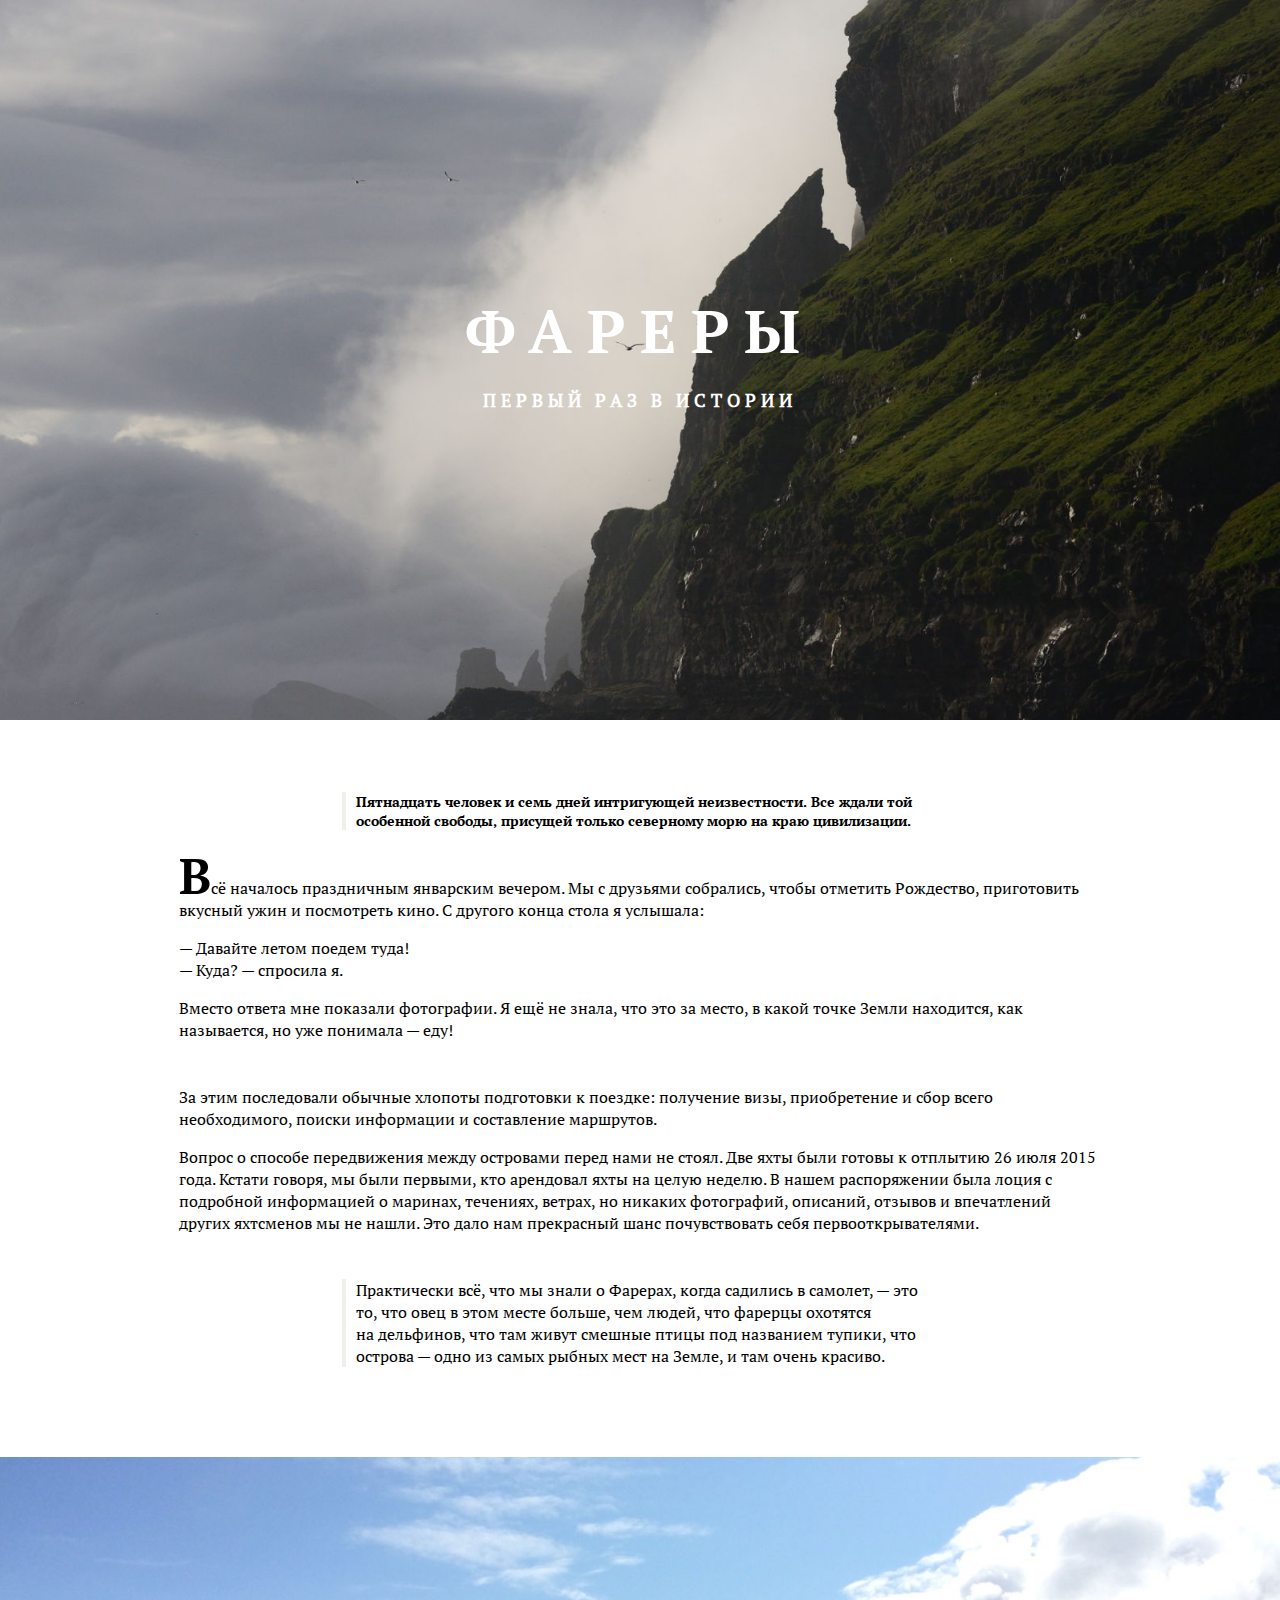
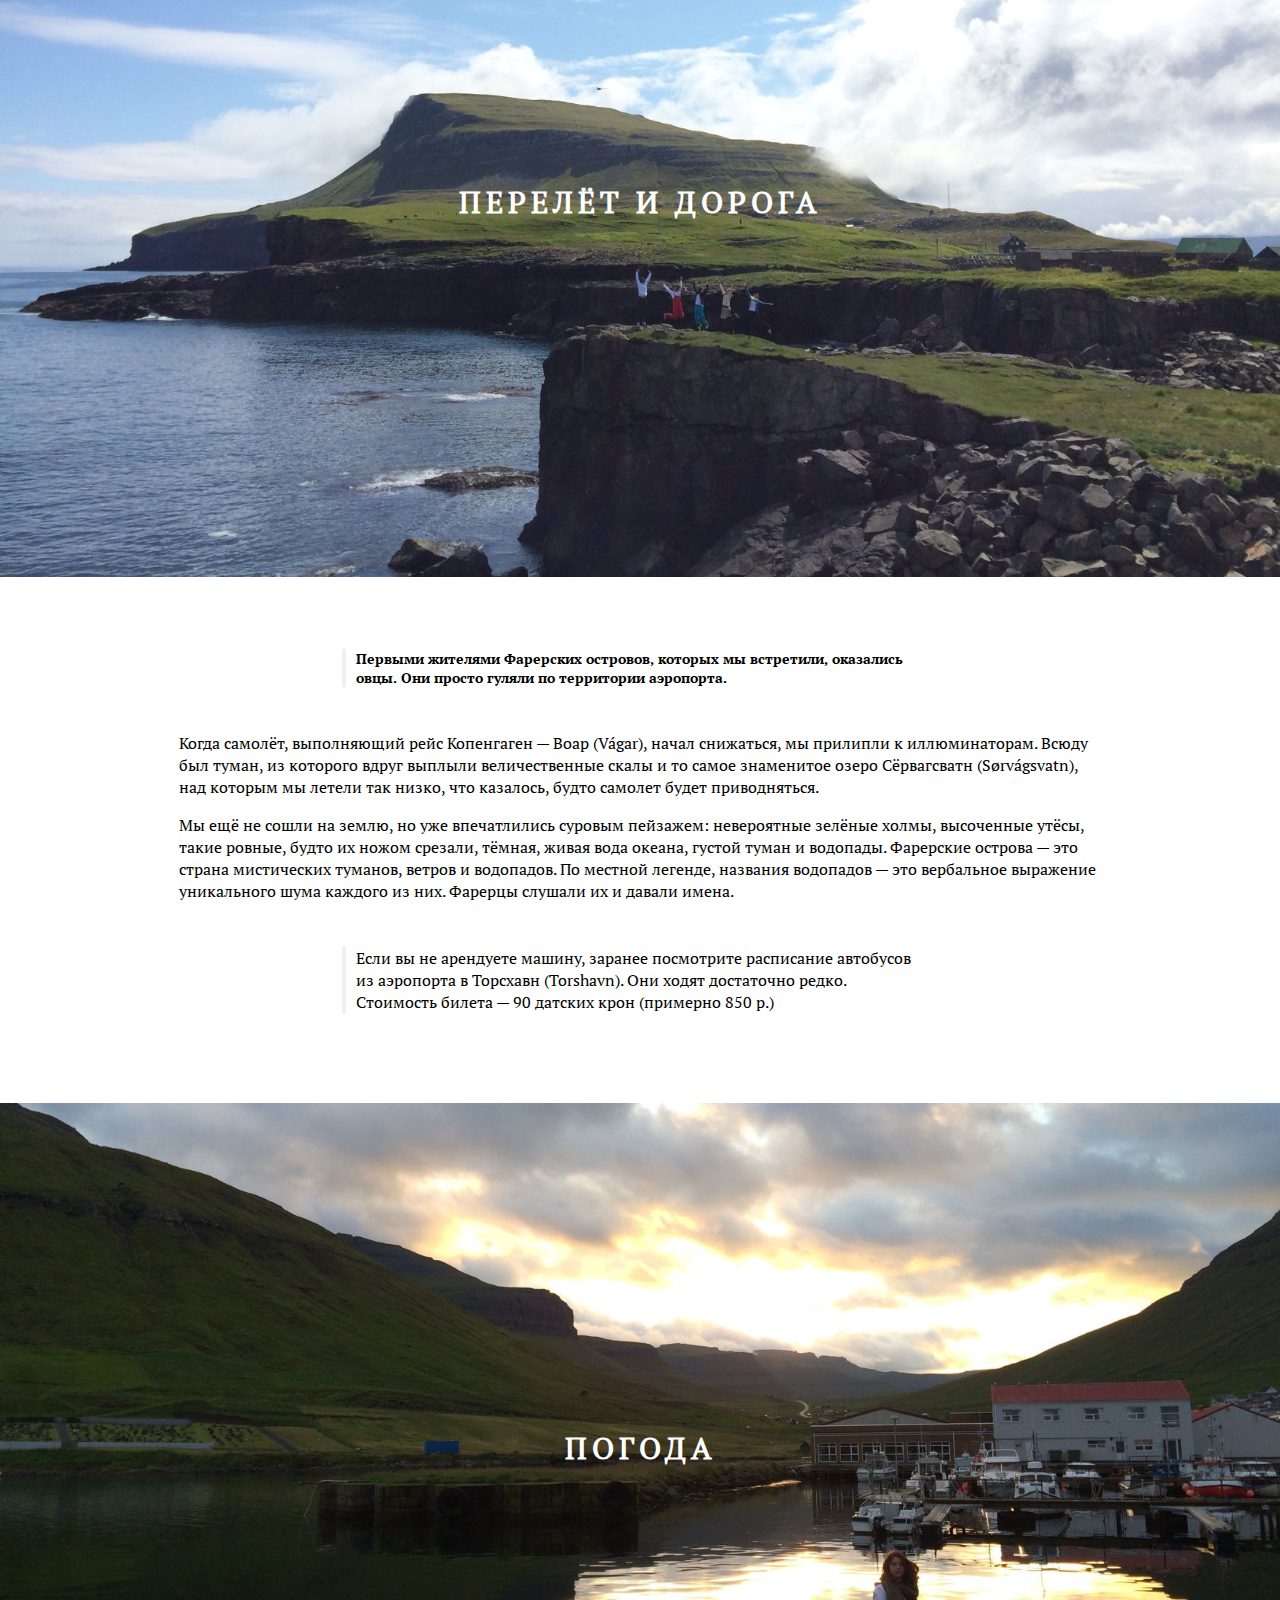
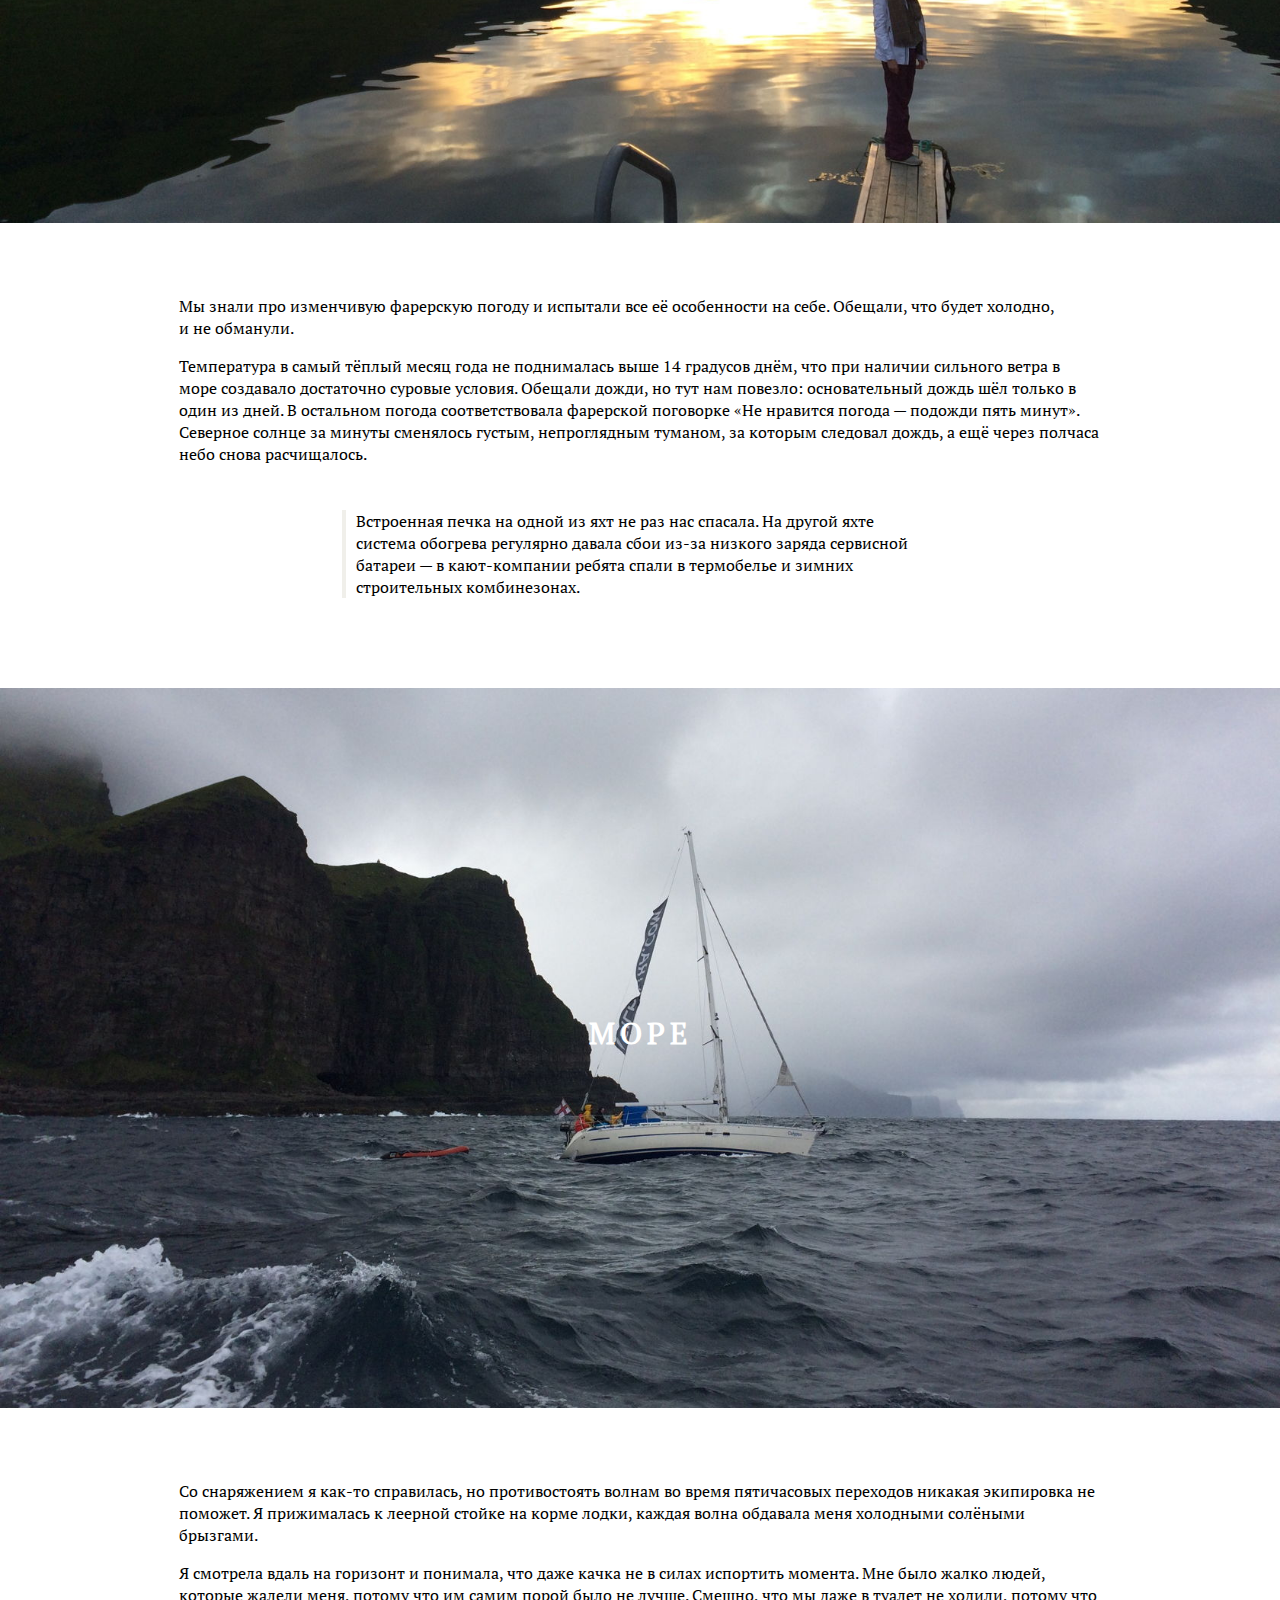
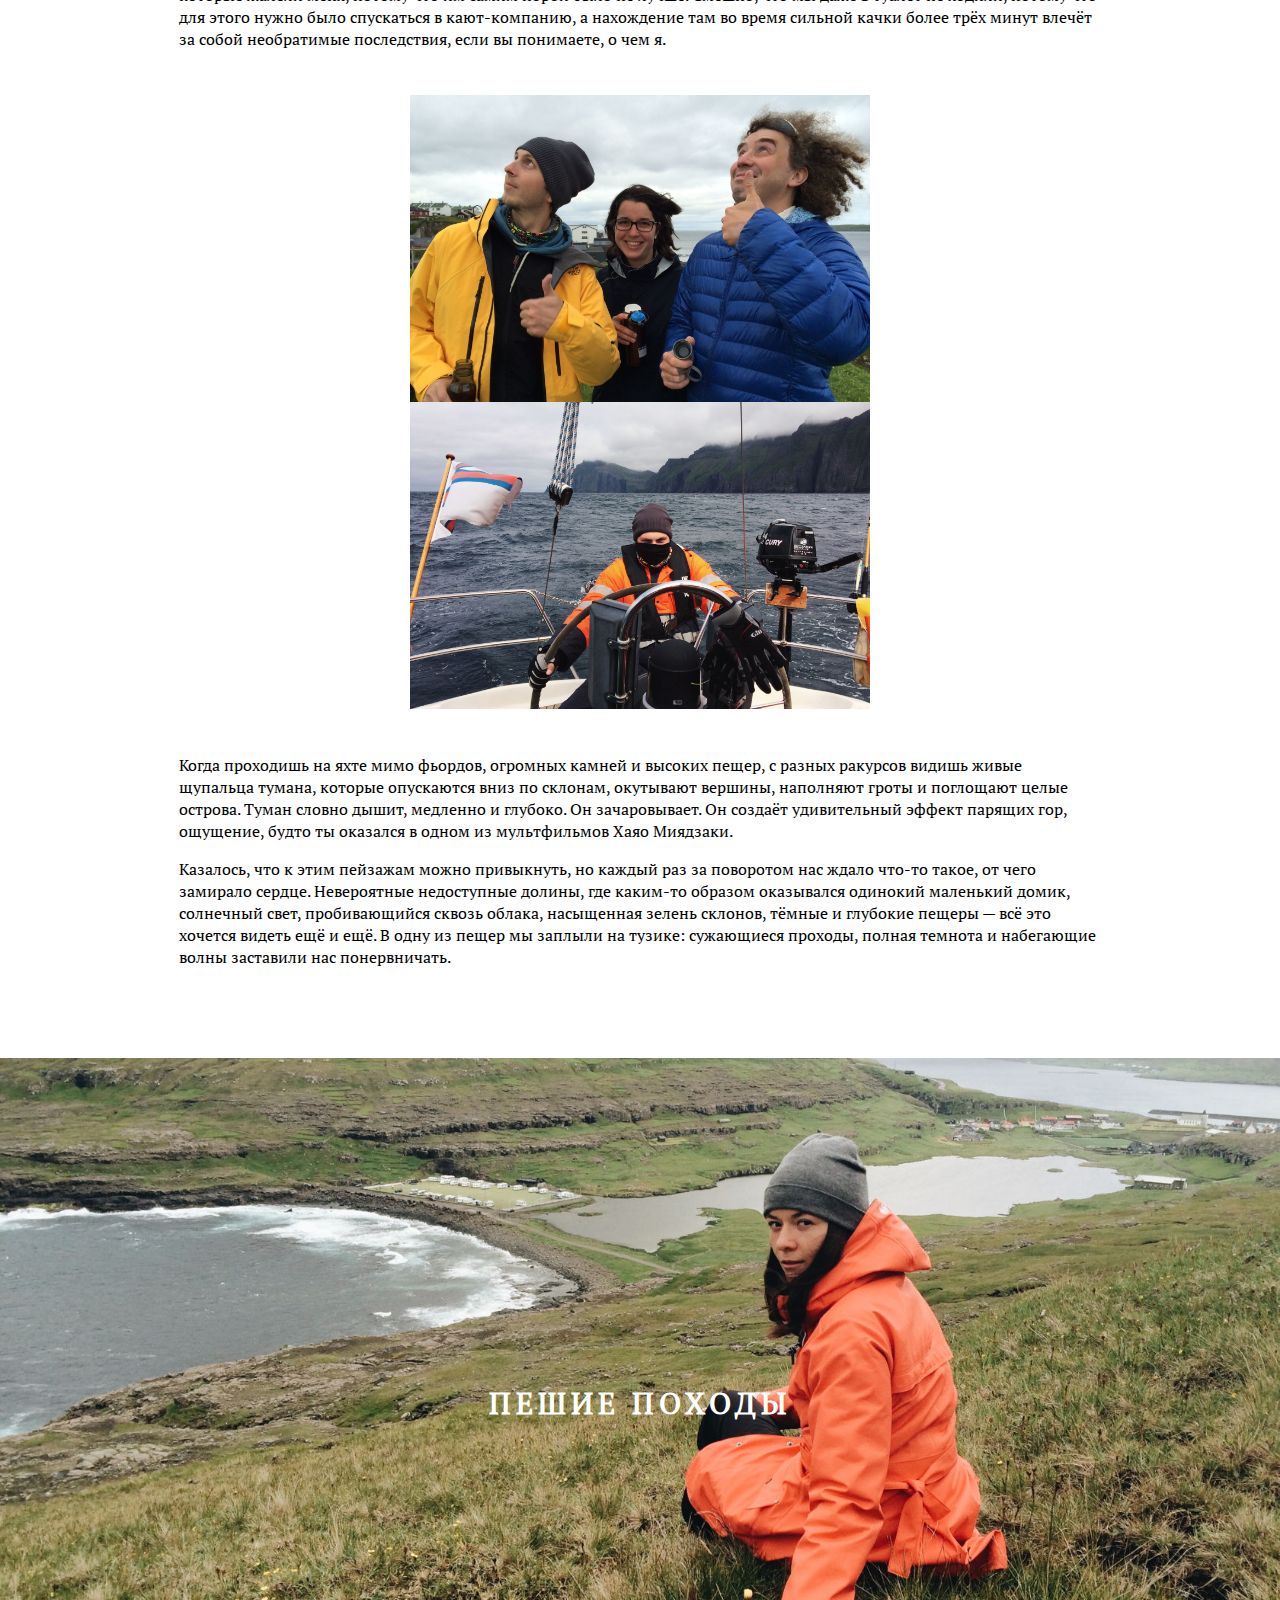
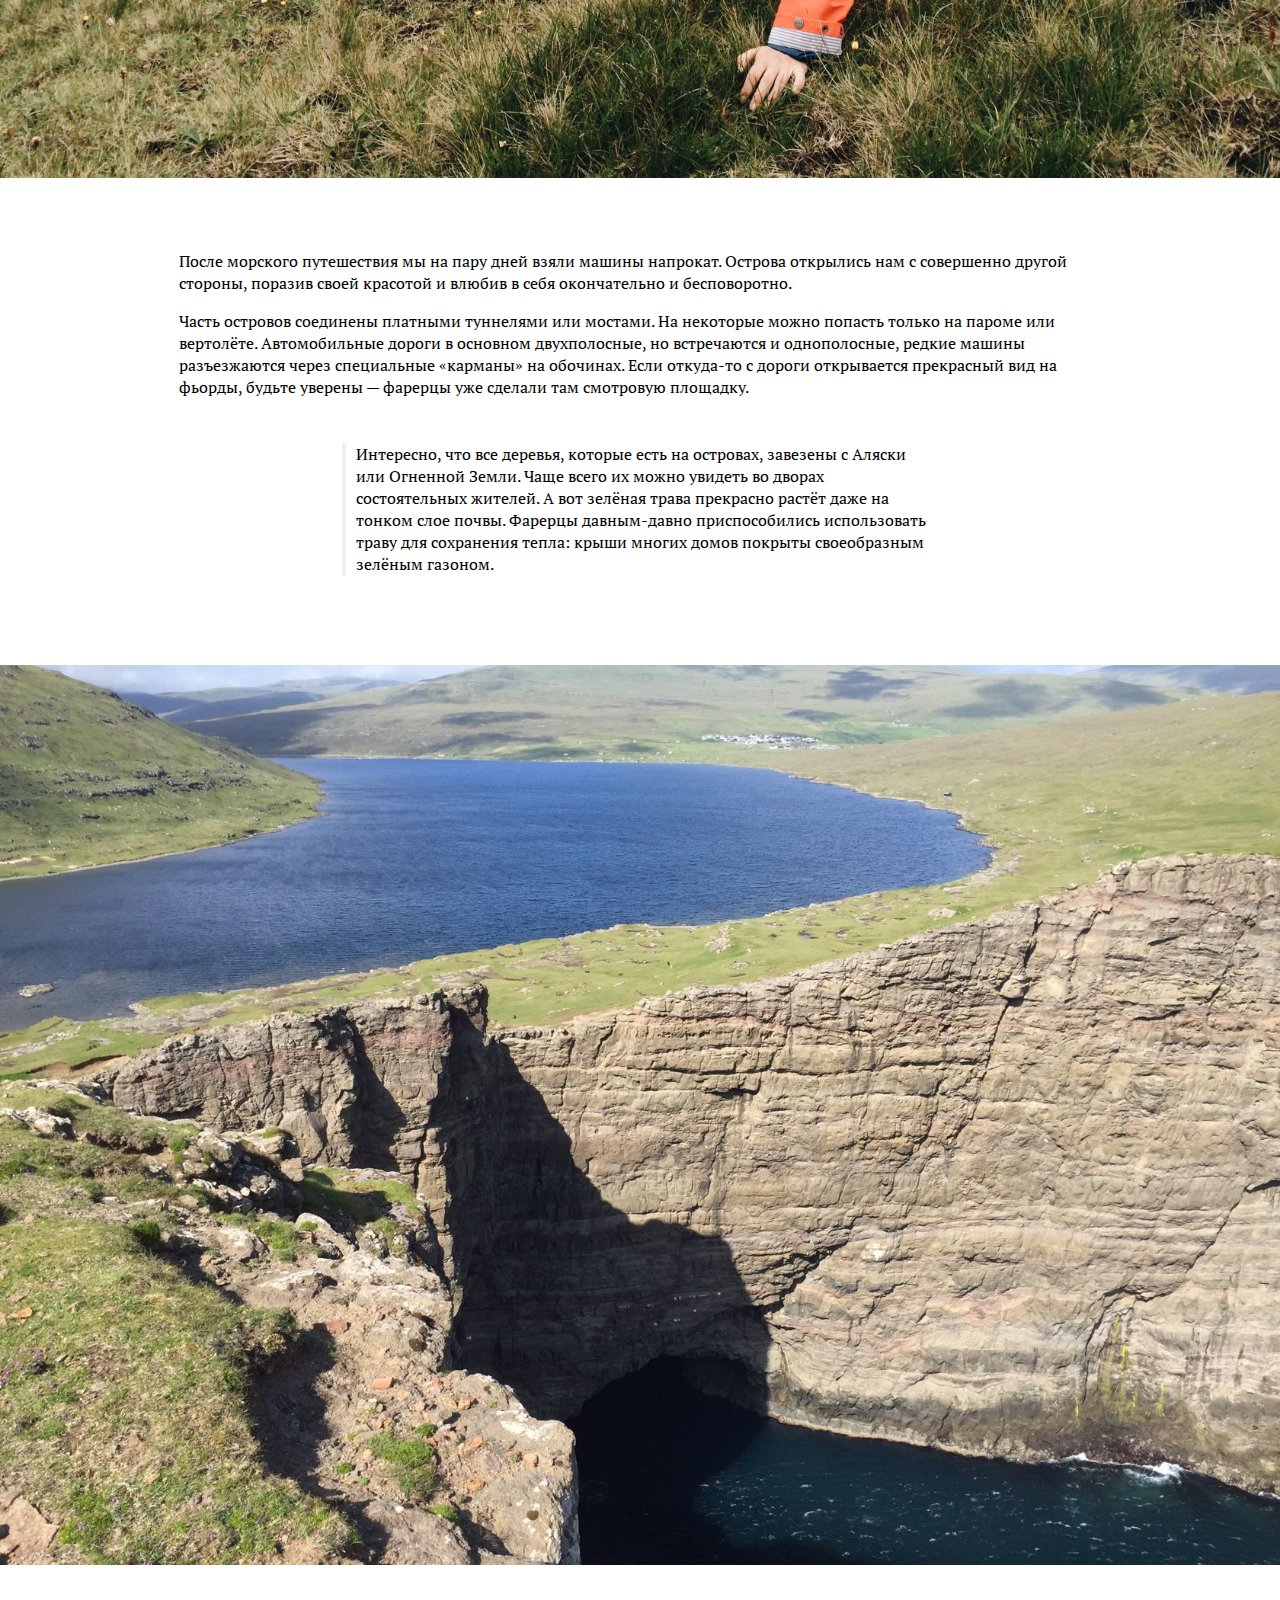
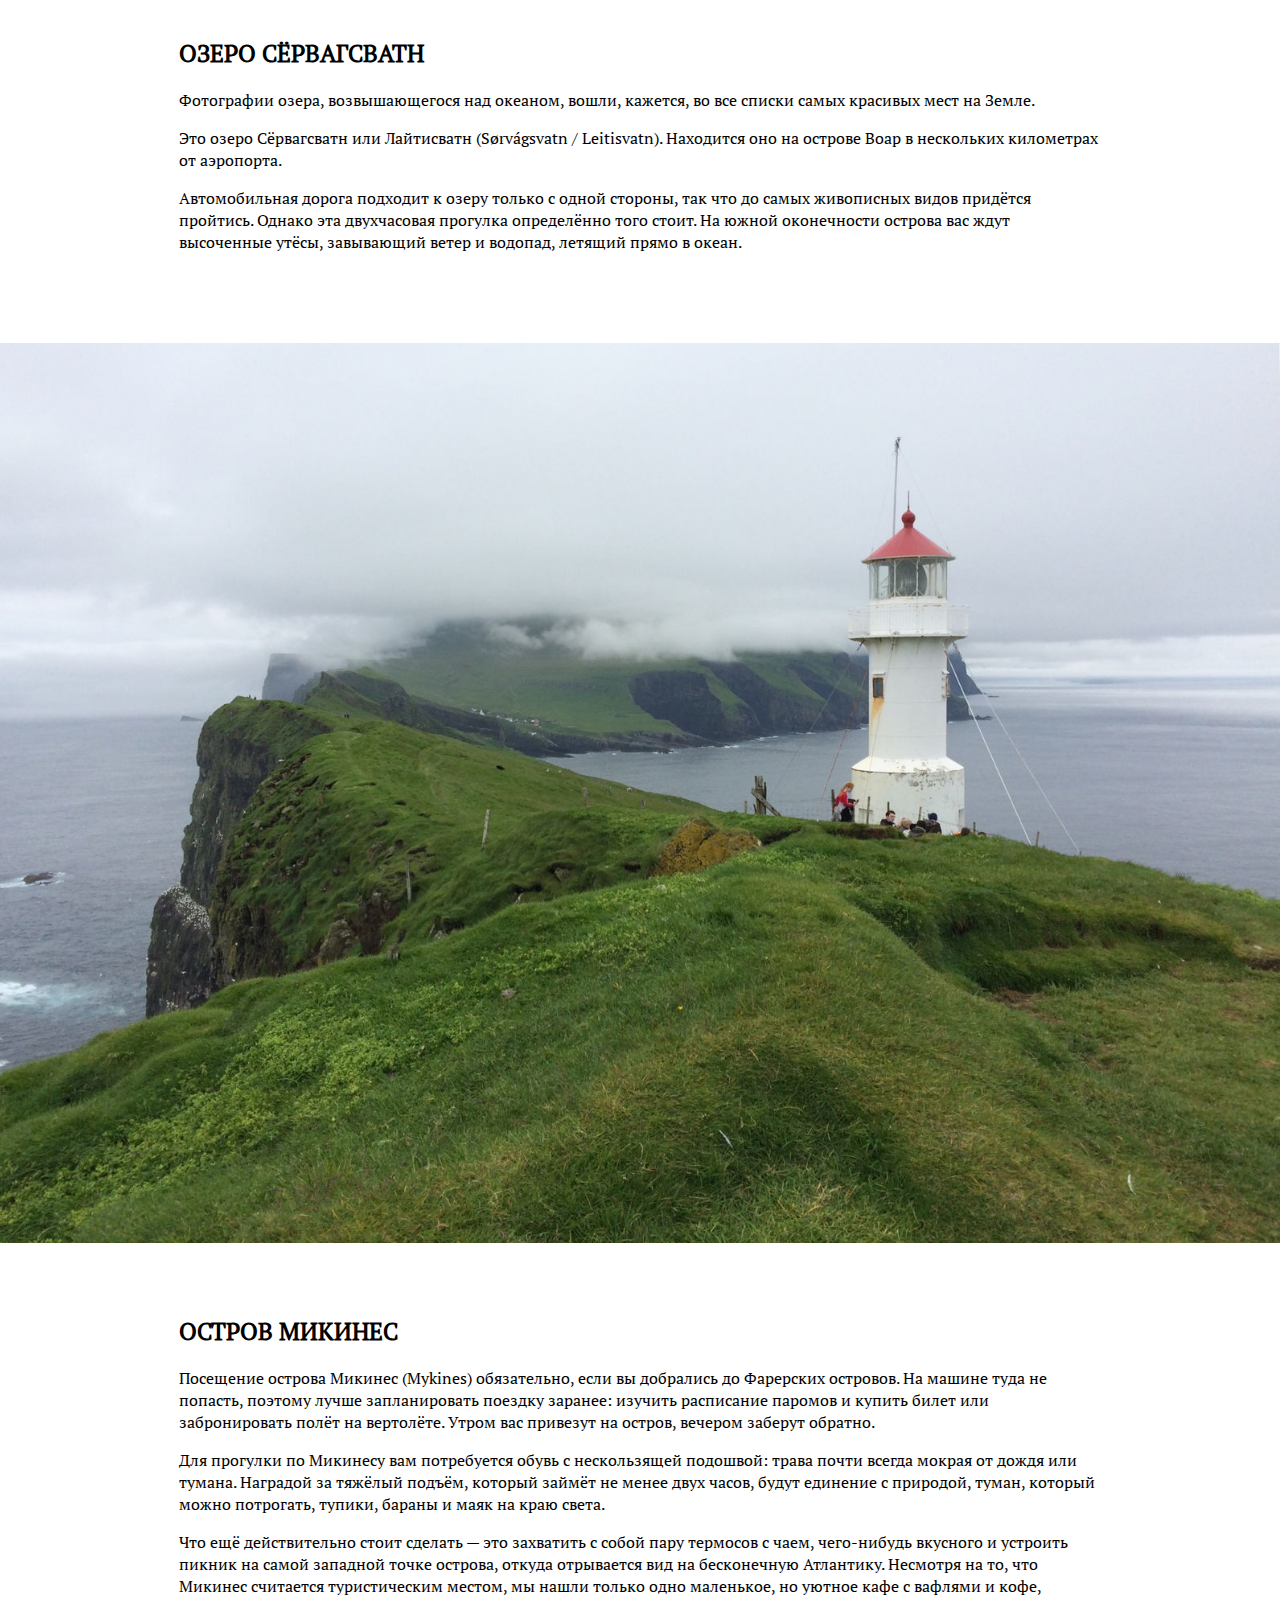
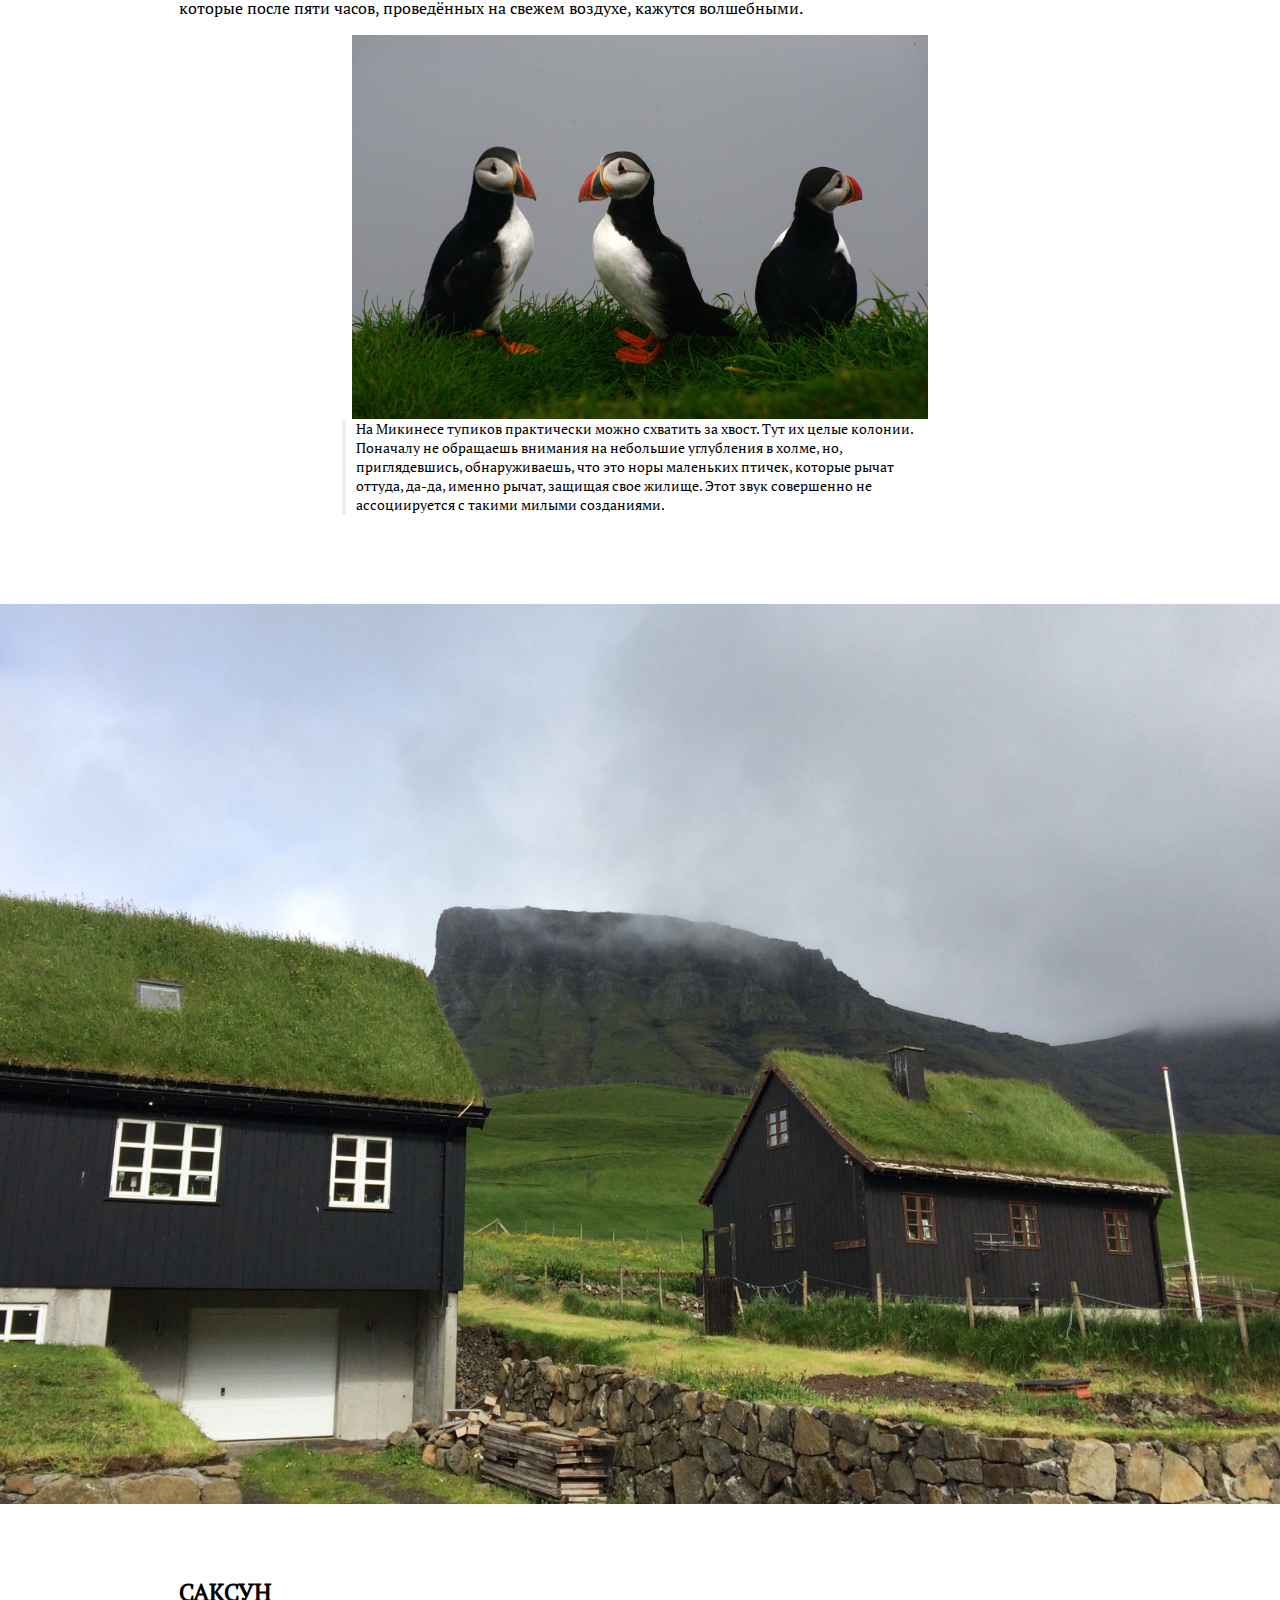
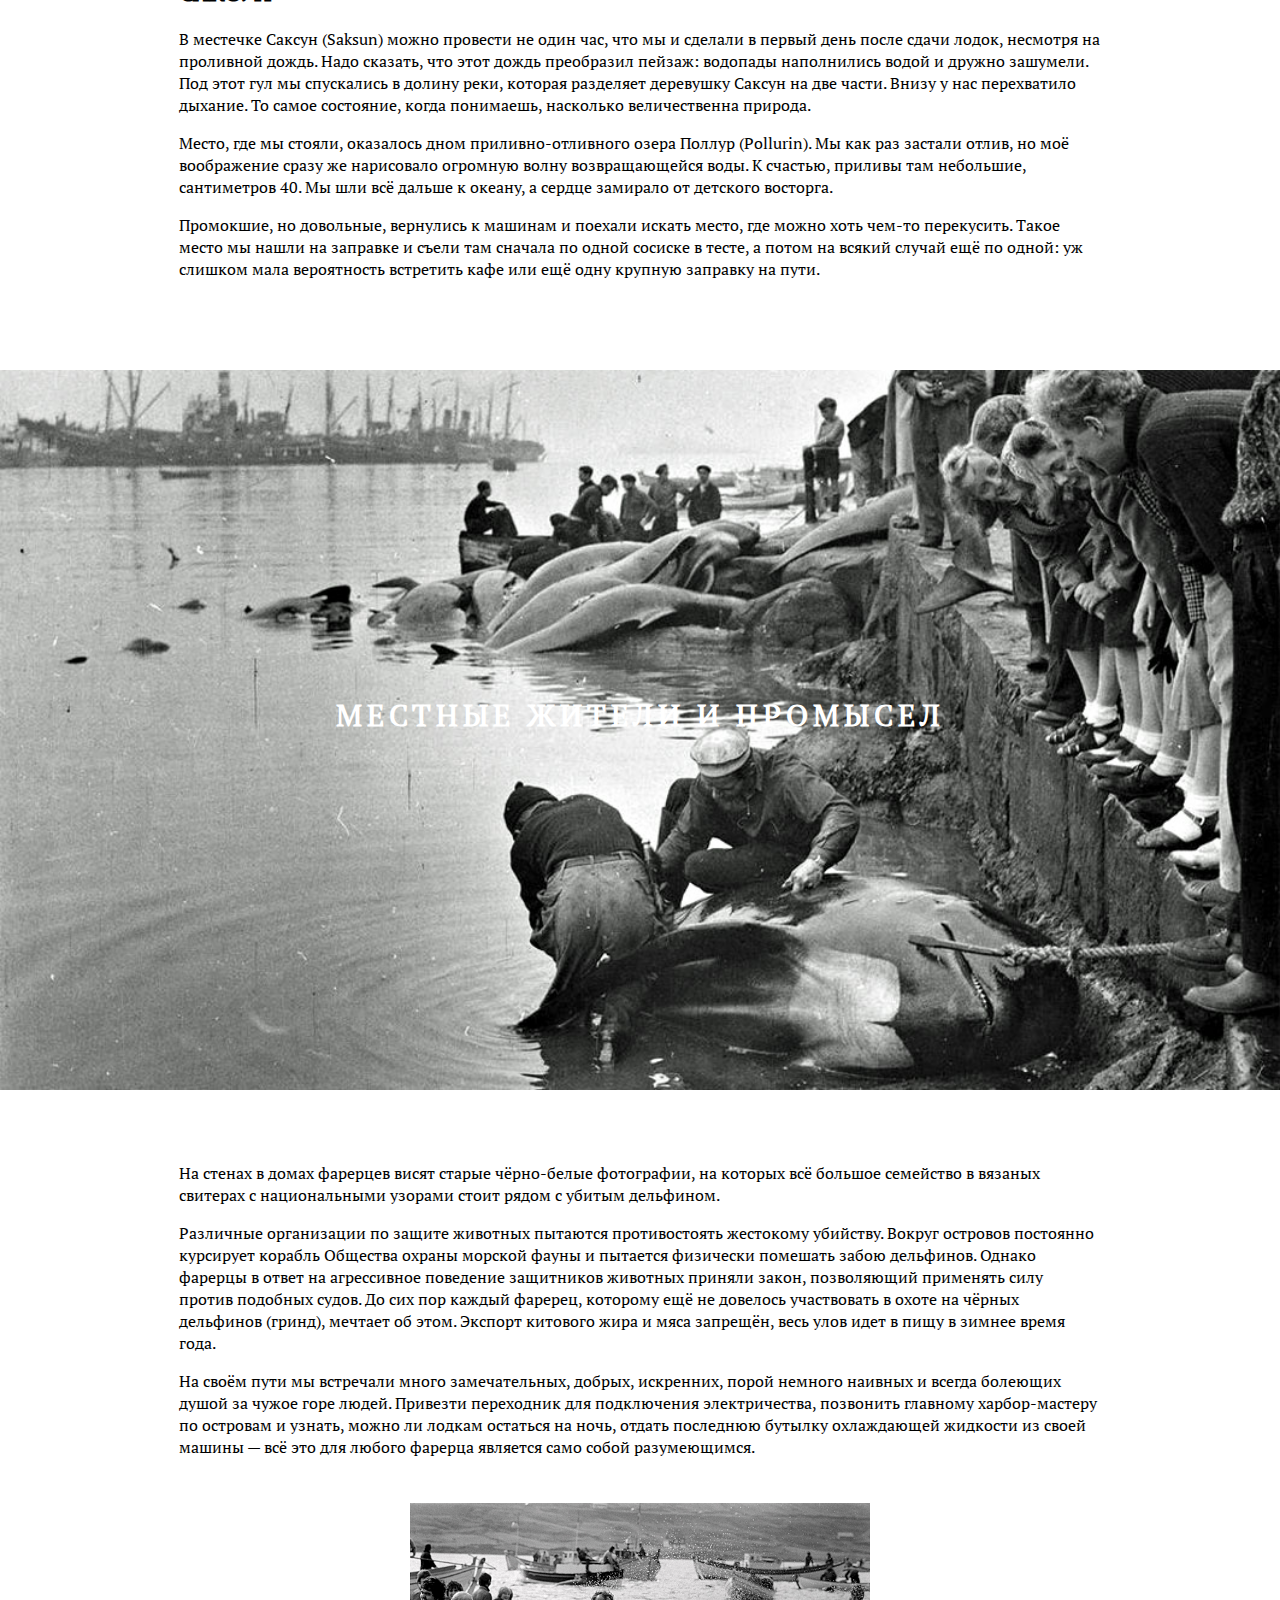
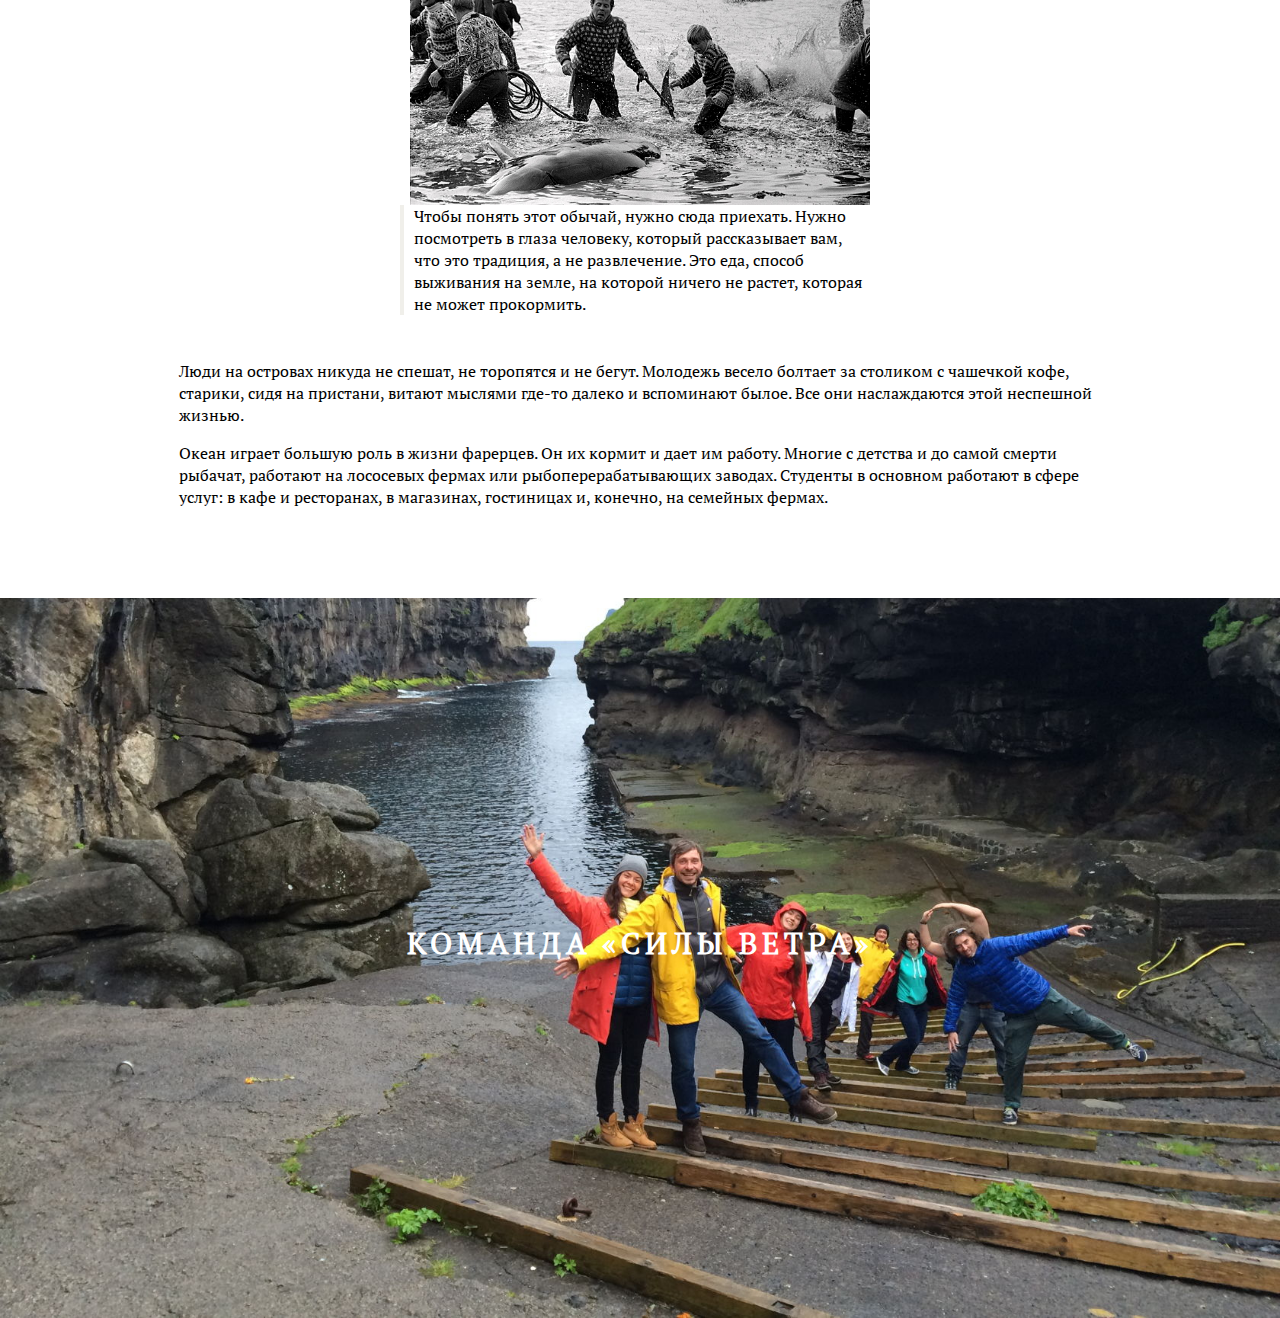
==== commit 3cad7b77: "update" ====
--- a/index.html
+++ b/index.html
@@ -4,7 +4,7 @@
     <meta name="viewport" content="width=device-width">
     <meta name="robots" content="noindex">
 </head>
-<body>
+<body style="">
     <div class="articles">
 		<div class="article">
             <div class="article__header ">
@@ -13,7 +13,7 @@
 				<div class="article-header__content">
 					<div class="article-header__middle">
 						<h1 class="article-header__content-firstText">ФАРЕРЫ</h1>  
-						<h3 class="article-header__content-secondText">ПЕРВЫЙ РАЗ В ИСТОРИИ</h3>  
+						<h3 class="article-header__content-secondText font-size__secondText-first">ПЕРВЫЙ РАЗ В ИСТОРИИ</h3>  
 						<div class="article-header__content-footer">
 							<div class="article-header__content-link">
 								<a href=""></a>
@@ -50,7 +50,7 @@
 				<div class="article-header__content">
 					<div class="article-header__middle">
 						<h1 class="article-header__content-firstText"></h1>  
-						<h3 class="article-header__content-secondText">ПЕРЕЛЁТ И&nbsp;ДОРОГА</h3>  
+						<h3 class="article-header__content-secondText ">ПЕРЕЛЁТ И&nbsp;ДОРОГА</h3>  
 						<div class="article-header__content-footer">
 							<div class="article-header__content-link">
 								<a href=""></a>
@@ -86,7 +86,7 @@
 				<div class="article-header__content">
 					<div class="article-header__middle">
 						<h1 class="article-header__content-firstText"></h1>  
-						<h3 class="article-header__content-secondText">ПОГОДА</h3>  
+						<h3 class="article-header__content-secondText ">ПОГОДА</h3>  
 						<div class="article-header__content-footer">
 							<div class="article-header__content-link">
 								<a href=""></a>
@@ -122,7 +122,7 @@
 				<div class="article-header__content">
 					<div class="article-header__middle">
 						<h1 class="article-header__content-firstText"></h1>  
-						<h3 class="article-header__content-secondText">МОРЕ</h3>  
+						<h3 class="article-header__content-secondText ">МОРЕ</h3>  
 						<div class="article-header__content-footer">
 							<div class="article-header__content-link">
 								<a href=""></a>
@@ -158,7 +158,7 @@
 				<div class="article-header__content">
 					<div class="article-header__middle">
 						<h1 class="article-header__content-firstText"></h1>  
-						<h3 class="article-header__content-secondText">ПЕШИЕ ПОХОДЫ</h3>  
+						<h3 class="article-header__content-secondText ">ПЕШИЕ ПОХОДЫ</h3>  
 						<div class="article-header__content-footer">
 							<div class="article-header__content-link">
 								<a href=""></a>
@@ -194,7 +194,7 @@
 				<div class="article-header__content">
 					<div class="article-header__middle">
 						<h1 class="article-header__content-firstText"></h1>  
-						<h3 class="article-header__content-secondText"></h3>  
+						<h3 class="article-header__content-secondText "></h3>  
 						<div class="article-header__content-footer">
 							<div class="article-header__content-link">
 								<a href=""></a>
@@ -230,7 +230,7 @@
 				<div class="article-header__content">
 					<div class="article-header__middle">
 						<h1 class="article-header__content-firstText"></h1>  
-						<h3 class="article-header__content-secondText"></h3>  
+						<h3 class="article-header__content-secondText "></h3>  
 						<div class="article-header__content-footer">
 							<div class="article-header__content-link">
 								<a href=""></a>
@@ -266,7 +266,7 @@
 				<div class="article-header__content">
 					<div class="article-header__middle">
 						<h1 class="article-header__content-firstText"></h1>  
-						<h3 class="article-header__content-secondText"></h3>  
+						<h3 class="article-header__content-secondText "></h3>  
 						<div class="article-header__content-footer">
 							<div class="article-header__content-link">
 								<a href=""></a>
@@ -302,7 +302,7 @@
 				<div class="article-header__content">
 					<div class="article-header__middle">
 						<h1 class="article-header__content-firstText"></h1>  
-						<h3 class="article-header__content-secondText">МЕСТНЫЕ ЖИТЕЛИ И ПРОМЫСЕЛ</h3>  
+						<h3 class="article-header__content-secondText ">МЕСТНЫЕ ЖИТЕЛИ И ПРОМЫСЕЛ</h3>  
 						<div class="article-header__content-footer">
 							<div class="article-header__content-link">
 								<a href=""></a>
@@ -338,7 +338,7 @@
 				<div class="article-header__content">
 					<div class="article-header__middle">
 						<h1 class="article-header__content-firstText"></h1>  
-						<h3 class="article-header__content-secondText">КОМАНДА «СИЛЫ ВЕТРА»</h3>  
+						<h3 class="article-header__content-secondText ">КОМАНДА «СИЛЫ ВЕТРА»</h3>  
 						<div class="article-header__content-footer">
 							<div class="article-header__content-link">
 								<a href=""></a>
@@ -367,3 +367,7 @@
             </div>
         </div>
     </div>
+    <script type="text/javascript" src="render.js"></script>
+
+
+    <div id="window-resizer-tooltip" style="display: none;"><a href="#" title="Edit settings"></a><span class="tooltipTitle">Window size: </span><span class="tooltipWidth" id="winWidth">507</span> x <span class="tooltipHeight" id="winHeight">860</span><br><span class="tooltipTitle">Viewport size: </span><span class="tooltipWidth" id="vpWidth">491</span> x <span class="tooltipHeight" id="vpHeight">747</span></div></body></html>--- a/articles.css
+++ b/articles.css
@@ -34,6 +34,12 @@
 }
 .article-header__content-secondText {
     letter-spacing: 5px;
+    font-size: 30px;
+}
+.font-size__secondText-first {
+    font-size: 18px;
+}
+.article-header__content-secondText:first-child {
     font-size: 18px;
 }
 .article__header {
@@ -61,15 +67,10 @@
     letter-spacing: 15px;
     margin: 0;
 }
-.article-header__content-secondText {
-    letter-spacing: 5px;
-}
 .article-header__content-link a{
     
     text-decoration: blink;
     color: inherit;
-}
-.article-header__content-author {
 }
 .article__context {
     padding: 0 40px;
